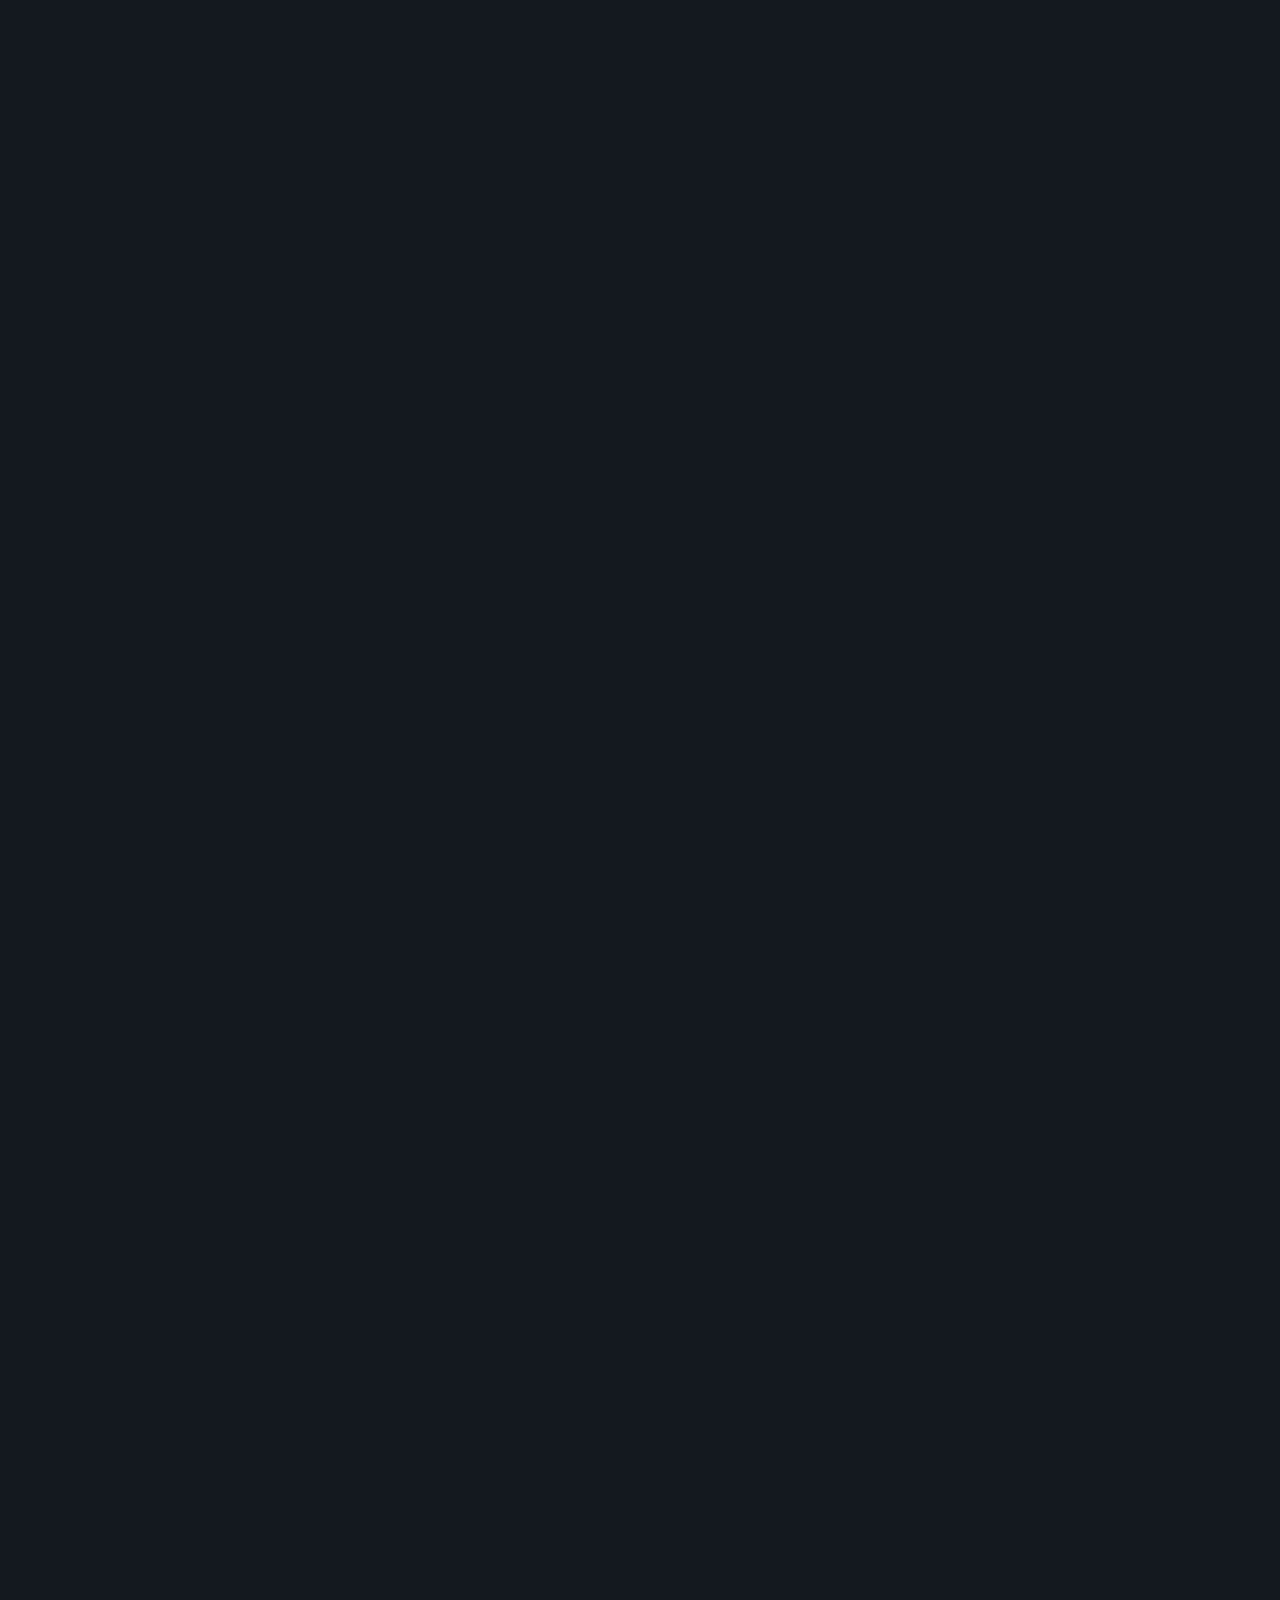
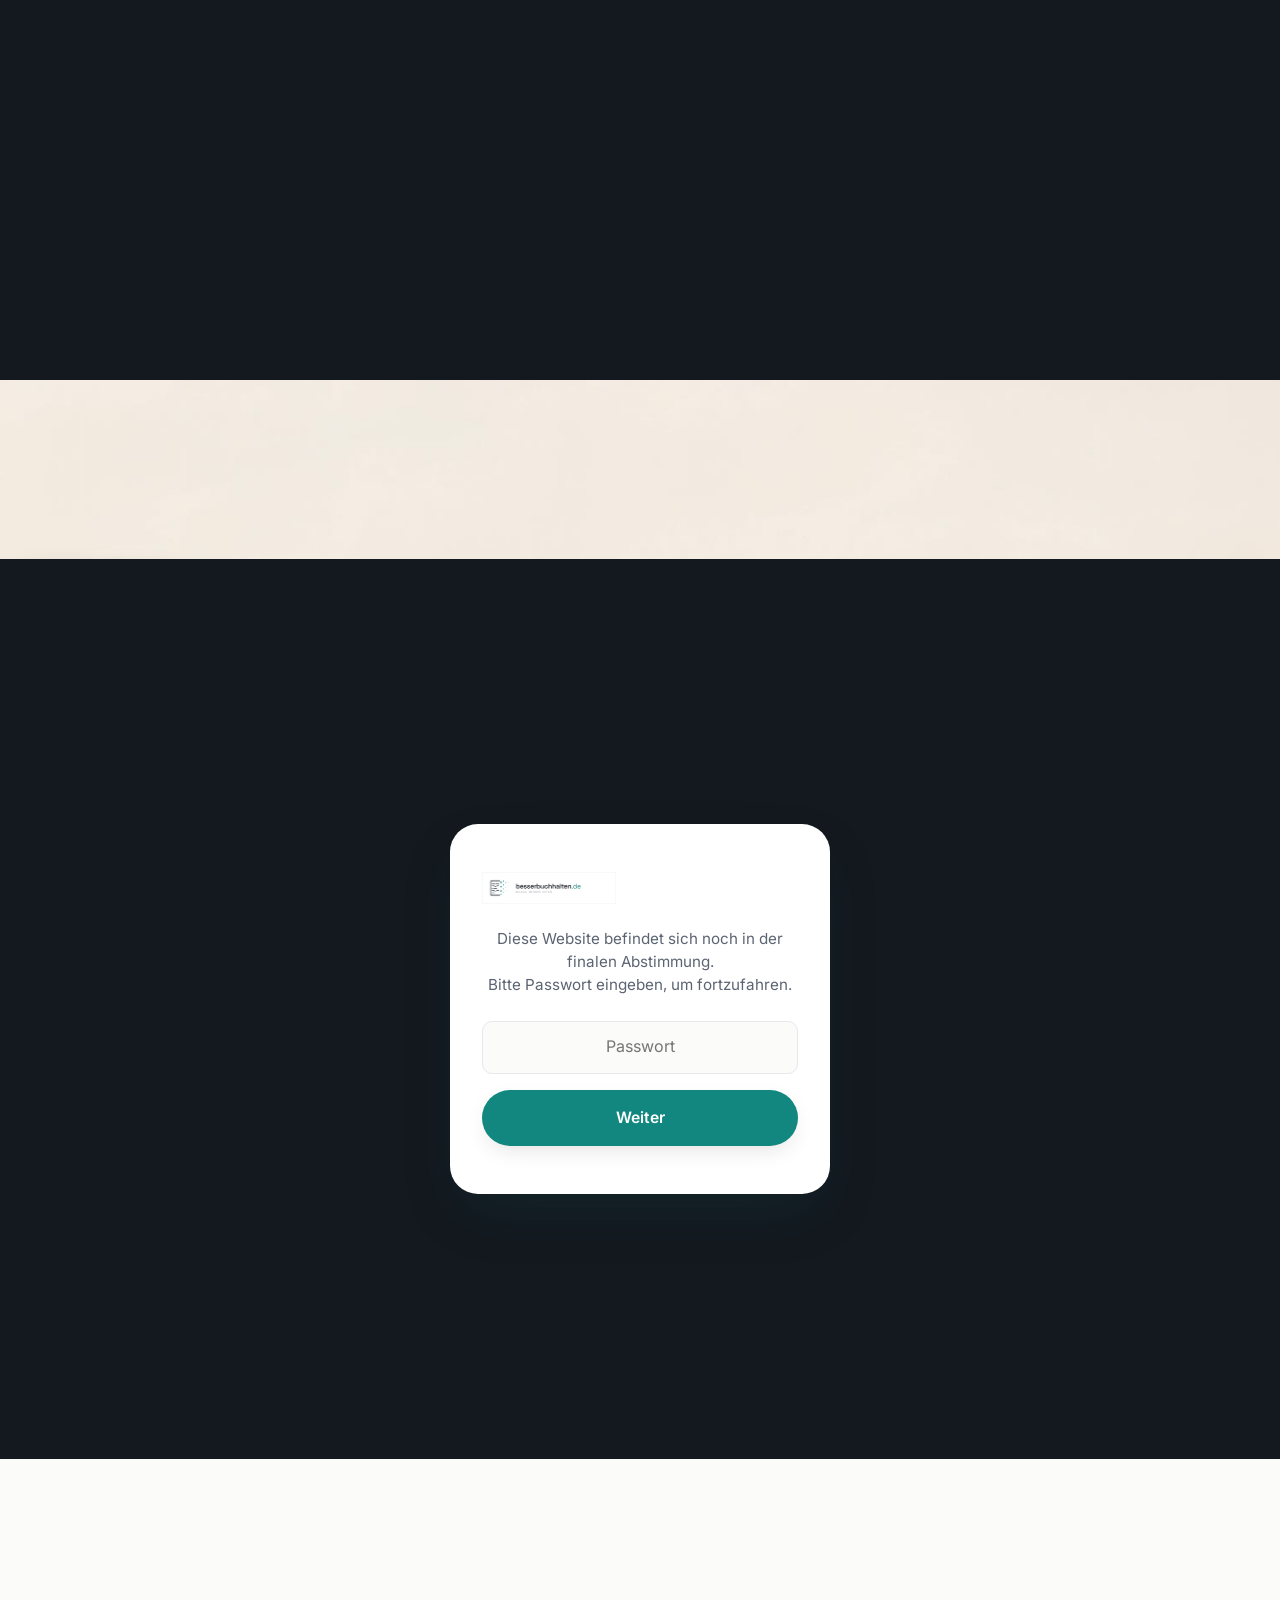
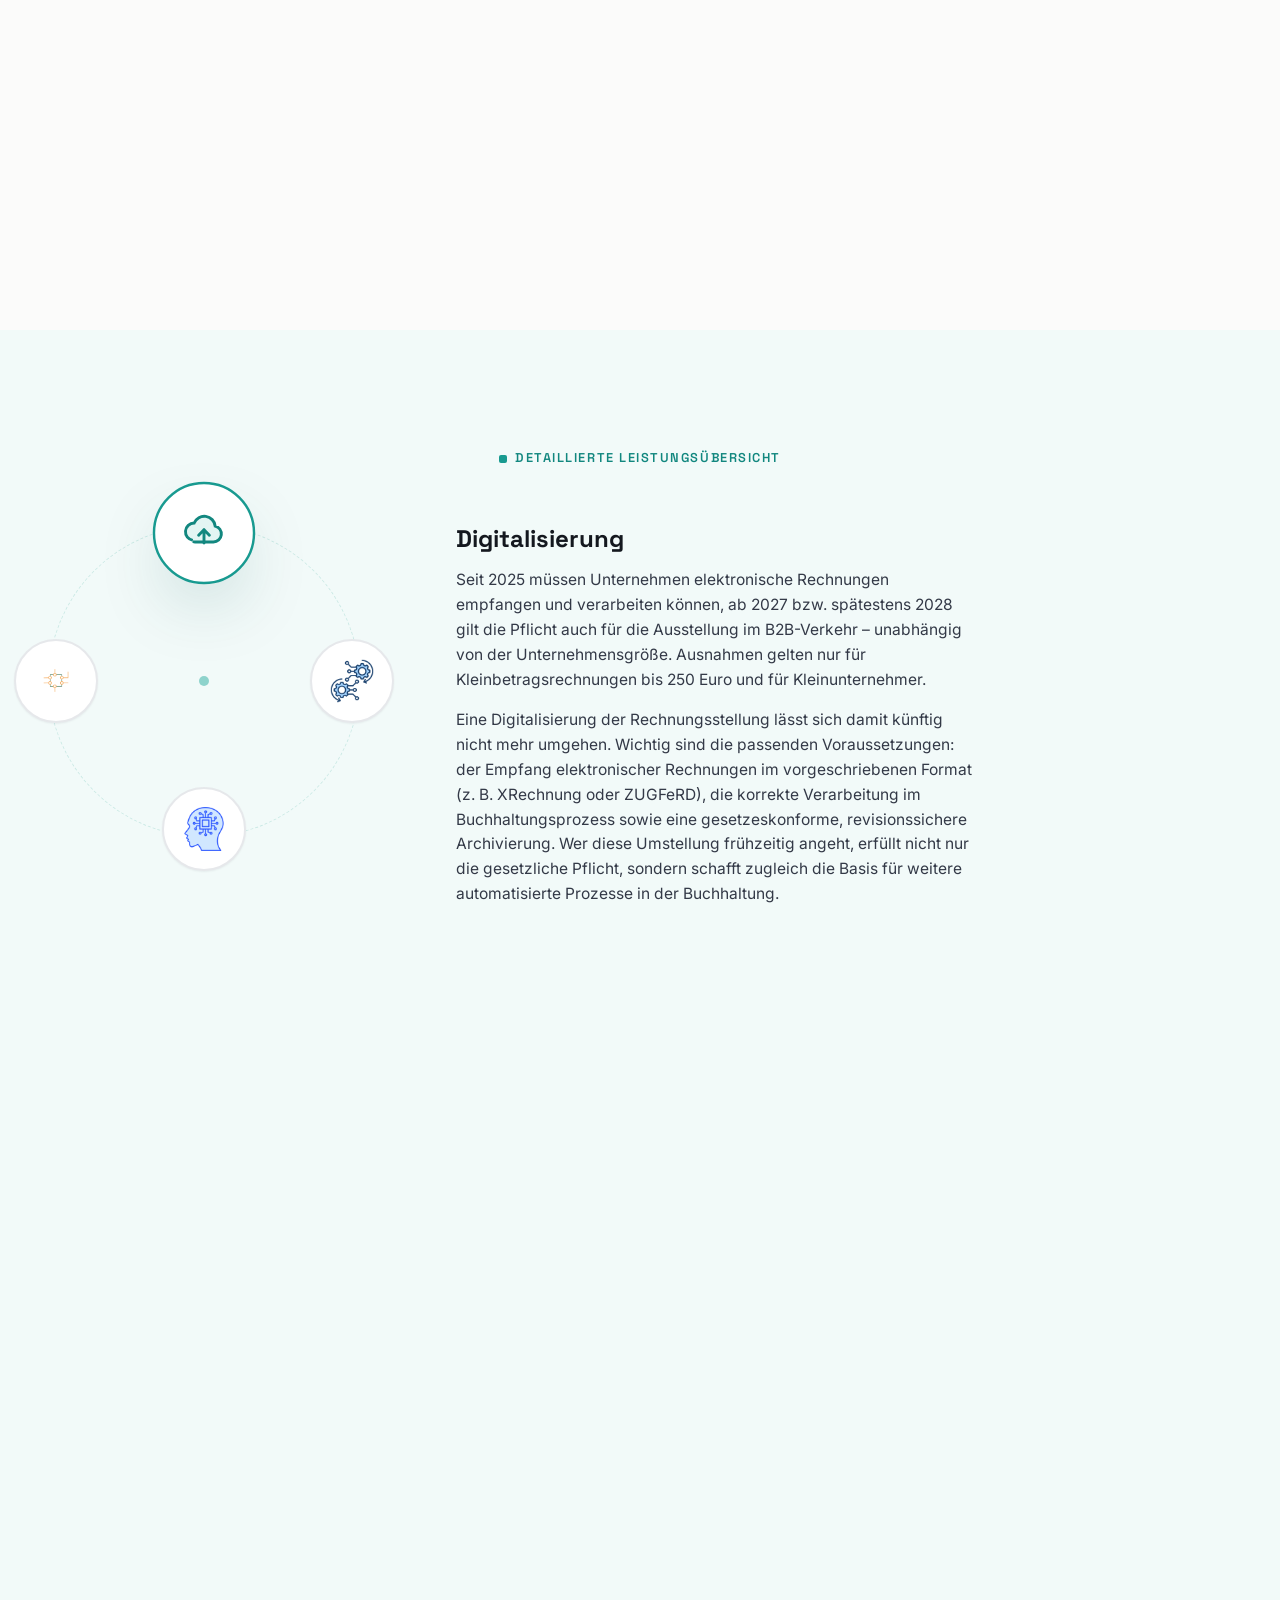
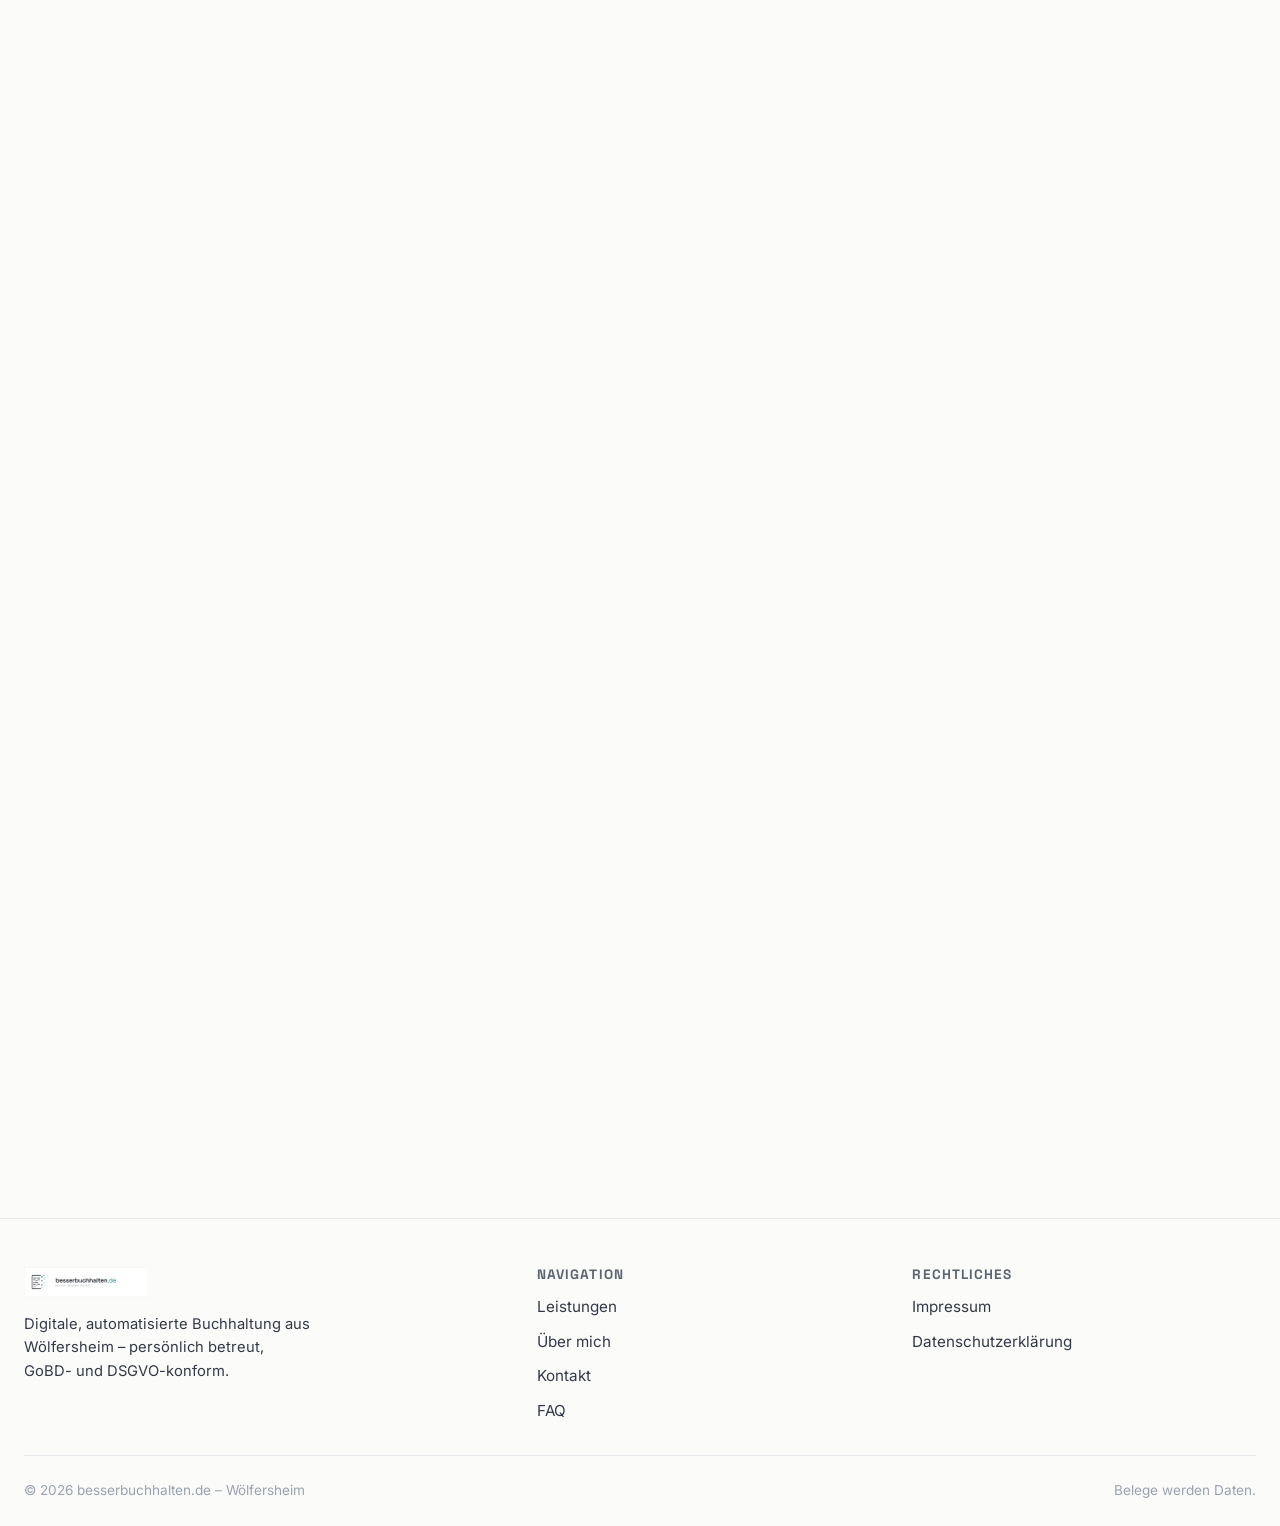
==== index.html @ 1b7bc753 "Replace FAQ with the finalized 7 questions from besserbuchhalten.de Swap the 5 placeholder questions" ====
<!DOCTYPE html>
<html lang="de">
<head>
<meta charset="UTF-8">
<meta name="viewport" content="width=device-width, initial-scale=1">
<title>besserbuchhalten.de – Digitale Buchhaltung aus Wölfersheim</title>
<meta name="description" content="besserbuchhalten.de digitalisiert und automatisiert Ihre Buchhaltung – mit praxisnaher Erfahrung aus der Steuerkanzlei und nahtlosen Schnittstellen zu Steuerberater, DATEV & Co. Aus Wölfersheim, für ganz Deutschland.">
<meta name="theme-color" content="#fbfbfa">
<link rel="icon" href="assets/img/logo-hoch.png">
<link rel="stylesheet" href="css/style.css">
<meta property="og:title" content="besserbuchhalten.de – Belege werden Daten">
<meta property="og:description" content="Digitale, automatisierte Buchhaltung aus Wölfersheim – persönlich betreut, GoBD- und DSGVO-konform.">
<meta property="og:type" content="website">
</head>
<body>
<div class="site-gate" id="siteGate">
  <div class="site-gate-card">
    <img src="assets/img/logo-quer.png" alt="besserbuchhalten.de" class="site-gate-logo">
    <p class="site-gate-text">Diese Website befindet sich noch in der finalen Abstimmung.<br>Bitte Passwort eingeben, um fortzufahren.</p>
    <form class="site-gate-form" id="siteGateForm" autocomplete="off">
      <input type="password" id="siteGatePassword" class="site-gate-input" placeholder="Passwort" autocomplete="off" required>
      <button type="submit" class="btn btn-accent btn-block">Weiter</button>
    </form>
    <p class="site-gate-error" id="siteGateError" hidden>Falsches Passwort. Bitte erneut versuchen.</p>
  </div>
</div>
<script>
(function () {
  var GATE_KEY = "bb_site_unlocked";
  var GATE_PASSWORD = "DieseWebsiteistnochnichtfinal!";
  var gate = document.getElementById("siteGate");

  if (localStorage.getItem(GATE_KEY) === "true") {
    gate.remove();
    return;
  }

  var form = document.getElementById("siteGateForm");
  var input = document.getElementById("siteGatePassword");
  var error = document.getElementById("siteGateError");

  form.addEventListener("submit", function (e) {
    e.preventDefault();
    if (input.value === GATE_PASSWORD) {
      localStorage.setItem(GATE_KEY, "true");
      gate.remove();
    } else {
      error.hidden = false;
      input.value = "";
      input.focus();
    }
  });
})();
</script>

<a class="skip-link" href="#main">Zum Inhalt springen</a>

<div class="site-chrome" id="siteChrome">
  <a class="brand" id="heroBrand" href="#top" aria-label="besserbuchhalten.de – Startseite">
    <img src="assets/img/logo-quer.png" alt="besserbuchhalten.de Logo" id="heroBrandImg">
  </a>

  <nav class="nav-pill header-chrome" aria-label="Hauptnavigation">
    <ul class="nav-links" id="navLinks">
      <li><a href="#leistungen">Leistungen</a></li>
      <li><a href="#ueber-mich">Über mich</a></li>
      <li><a href="#kontakt">Kontakt</a></li>
      <li><a href="#faq">FAQ</a></li>
    </ul>
    <span class="nav-indicator" id="navIndicator" aria-hidden="true"></span>
  </nav>

  <button class="nav-toggle-float header-chrome" id="navToggle" aria-label="Menü öffnen" aria-expanded="false" aria-controls="mobileNav">
    <svg viewBox="0 0 24 24" fill="none" stroke="currentColor" stroke-width="1.75" stroke-linecap="round"><line x1="4" y1="7" x2="20" y2="7"/><line x1="4" y1="12" x2="20" y2="12"/><line x1="4" y1="17" x2="20" y2="17"/></svg>
  </button>

  <a class="quick-contact header-chrome" href="#kontakt" aria-label="Jetzt besserbuchhalten – zum Kontaktformular">
    <span class="quick-contact-icon"><img src="assets/img/logo-beleg.png" alt=""></span>
    <span class="quick-contact-label">Jetzt besserbuchhalten</span>
  </a>
</div>

<div class="mobile-nav" id="mobileNav">
  <div class="mobile-nav-top">
    <a href="#top" aria-label="besserbuchhalten.de – Startseite">
      <img src="assets/img/logo-quer.png" alt="besserbuchhalten.de Logo" style="height:28px;">
    </a>
    <button class="nav-toggle" id="navClose" aria-label="Menü schließen">
      <svg viewBox="0 0 24 24" fill="none" stroke="currentColor" stroke-width="1.75" stroke-linecap="round"><line x1="6" y1="6" x2="18" y2="18"/><line x1="18" y1="6" x2="6" y2="18"/></svg>
    </button>
  </div>
  <ul>
    <li><a href="#leistungen">Leistungen</a></li>
    <li><a href="#ueber-mich">Über mich</a></li>
    <li><a href="#kontakt">Kontakt</a></li>
    <li><a href="#faq">FAQ</a></li>
  </ul>
  <a class="btn btn-accent btn-block" href="#kontakt">Erstgespräch vereinbaren</a>
</div>

<main id="main">

  <!-- HERO: scroll-scrubbed frame sequence (canvas), no text -->
  <section class="hero-scroll" id="top">
    <div class="hero-pin">
      <canvas class="hero-canvas" id="heroCanvas" aria-hidden="true"></canvas>
      <div class="hero-scrim" aria-hidden="true"></div>
      <div class="scroll-cue" aria-hidden="true">
        <svg viewBox="0 0 24 24" fill="none" stroke="currentColor" stroke-width="1.75" stroke-linecap="round" stroke-linejoin="round"><path d="M12 5v14M6 13l6 6 6-6"/></svg>
      </div>
    </div>
  </section>

  <!-- EINLEITUNG -->
  <section class="intro" id="einleitung">
    <div class="container intro-inner reveal">
      <p class="eyebrow" style="justify-content:center;">Digitale Buchhaltung aus Wölfersheim</p>
      <h1>Ihre Belege. <span class="accent">Automatisch zu Daten.</span></h1>
      <p class="hero-lead" style="margin-inline:auto;max-width:62ch;">Die Vorbereitung der Buchhaltung ist für viele Unternehmen aufwendiger, als sie sein müsste: Belege, Kontoauszüge und Daten aus verschiedenen Systemen müssen zusammengeführt, geprüft und so aufbereitet werden, dass auch die Zusammenarbeit mit dem Steuerberater reibungslos funktioniert. Genau hier setze ich an. Aus der praktischen Arbeit auf der anderen Seite dieses Prozesses kenne ich die Anforderungen an gut vorbereitete Buchhaltungsunterlagen – dieses Wissen bringe ich gezielt in die Abläufe Ihres Unternehmens ein. Gemeinsam identifizieren wir, wo Schnittstellen, Automatisierung, Digitalisierung und künstliche Intelligenz Ihre Buchhaltung entlasten können, und sorgen so für eine spürbare Prozessoptimierung in Ihrem Unternehmen.</p>
      <div class="hero-actions" style="justify-content:center;">
        <a href="#kontakt" class="btn btn-accent">Kostenloses Erstgespräch</a>
        <a href="#leistungen" class="btn btn-ghost">Leistungen entdecken</a>
      </div>
      <div class="hero-trust" style="justify-content:center;">
        <span class="hero-trust-item"><svg viewBox="0 0 24 24" fill="none" stroke="currentColor" stroke-width="1.75" stroke-linecap="round" stroke-linejoin="round"><path d="M12 3l7 3v5c0 4.5-3 7.5-7 9-4-1.5-7-4.5-7-9V6z"/><path d="M9 12l2 2 4-4"/></svg>DSGVO-konform</span>
        <span class="hero-trust-item"><svg viewBox="0 0 24 24" fill="none" stroke="currentColor" stroke-width="1.75" stroke-linecap="round" stroke-linejoin="round"><rect x="4" y="4" width="16" height="16" rx="3"/><path d="M8 12h8M8 16h5"/></svg>GoBD-konform archiviert</span>
        <span class="hero-trust-item"><svg viewBox="0 0 24 24" fill="none" stroke="currentColor" stroke-width="1.75" stroke-linecap="round" stroke-linejoin="round"><path d="M12 21s-7-4.35-9.5-9C1 8.5 2.5 5 6 5c2 0 3.5 1.2 4 2 0.5-0.8 2-2 4-2 3.5 0 5 3.5 3.5 7-2.5 4.65-9.5 9-9.5 9z"/></svg>Persönlich &amp; digital</span>
      </div>
      <figure class="intro-visual">
        <img src="assets/img/schreibtisch-chaos.png" alt="Gestapelte Belege, Verträge und Rechnungen auf einem Schreibtisch als Sinnbild für unstrukturierte Buchhaltungsunterlagen" loading="lazy">
        <figcaption>So sieht der Buchhaltungs-Alltag ohne digitale Prozesse oft aus.</figcaption>
      </figure>
    </div>
  </section>

  <!-- LEISTUNGEN -->
  <section id="leistungen">
    <div class="container">
      <div class="section-head reveal">
        <p class="eyebrow" style="justify-content:center;">Leistungen</p>
        <h2>Vier Bausteine für eine Buchhaltung, die einfach läuft</h2>
        <p>Von der digitalen Belegerfassung bis zur nahtlosen Anbindung an Ihr Steuerbüro – ich kombiniere Technologie mit persönlicher, praxisnaher Betreuung.</p>
      </div>
      <div class="services-grid reveal-stagger reveal">
        <article class="service-card" style="--i:0;">
          <div class="service-icon">
            <svg viewBox="0 0 24 24" fill="none"><path d="M7 15.3a3.9 3.9 0 0 1 .6-7.75A4.9 4.9 0 0 1 17 8.9a3.6 3.6 0 0 1-.8 7.1H8a3.1 3.1 0 0 1-1-.2" fill="var(--teal-100)" stroke="var(--teal-700)" stroke-width="1.3"/><path d="M12 10.5v6M9.6 13 12 10.5 14.4 13" stroke="var(--teal-700)" stroke-width="1.3" stroke-linecap="round" stroke-linejoin="round"/></svg>
          </div>
          <h3>Digitalisierung</h3>
          <p>Mit der gesetzlichen E-Rechnungspflicht wird die Digitalisierung von Rechnungen für Unternehmen zur Pflicht. Wer frühzeitig die technischen Voraussetzungen schafft, kann elektronische Rechnungen sicher empfangen, verarbeiten und archivieren.</p>
        </article>
        <article class="service-card" style="--i:1;">
          <div class="service-icon">
            <img src="assets/img/icons/automatisierung.png" alt="">
          </div>
          <h3>Automatisierung</h3>
          <p>Viele wiederkehrende Handgriffe in der Buchhaltung lassen sich automatisieren. Mit den passenden, bereits am Markt verfügbaren Tools richte ich für Sie ein, dass Belege automatisch bereitgestellt und Rechnungen direkt aus Online-Portalen abgerufen werden – der manuelle Aufwand entfällt.</p>
        </article>
        <article class="service-card" style="--i:2;">
          <div class="service-icon">
            <img src="assets/img/icons/ki.png" alt="">
          </div>
          <h3>Künstliche Intelligenz</h3>
          <p>Mit bestehenden KI-Tools lässt sich in vielen Unternehmensbereichen gewinnbringend arbeiten – von der Kommunikation bis zur Erstellung von Inhalten. Ich zeige Ihnen, welche Anwendungen zu Ihrem Unternehmen passen. Im eigentlichen Buchhaltungsprozess bleibt der Einsatz von KI in der Regel dem Steuerberater vorbehalten.</p>
        </article>
        <article class="service-card" style="--i:3;">
          <div class="service-icon">
            <img src="assets/img/icons/schnittstellen.png" alt="">
          </div>
          <h3>Schnittstellen</h3>
          <p>Viele Kassensysteme, Rechnungsprogramme und Bankkonten bringen bereits eigene Schnittstellen mit. Richtig eingerichtet und verbunden, fließen Ihre Daten automatisch dorthin, wo sie gebraucht werden – ganz ohne doppelte manuelle Erfassung.</p>
        </article>
      </div>
    </div>
  </section>

  <!-- LEISTUNGEN IM DETAIL: scroll-driven rotating icon wheel -->
  <section class="wheel-scroll" id="leistungen-detail">
    <div class="wheel-pin">
      <div class="container wheel-inner">
        <p class="eyebrow wheel-eyebrow">Detaillierte Leistungsübersicht</p>
        <div class="wheel-layout">
          <div class="wheel-circle" aria-hidden="true">
            <div class="wheel-ring" id="wheelRing">
              <div class="wheel-icon is-active" style="--angle:0deg;">
                <div class="wheel-icon-counter">
                  <svg viewBox="0 0 24 24" fill="none"><path d="M7 15.3a3.9 3.9 0 0 1 .6-7.75A4.9 4.9 0 0 1 17 8.9a3.6 3.6 0 0 1-.8 7.1H8a3.1 3.1 0 0 1-1-.2" fill="var(--teal-100)" stroke="var(--teal-700)" stroke-width="1.3"/><path d="M12 10.5v6M9.6 13 12 10.5 14.4 13" stroke="var(--teal-700)" stroke-width="1.3" stroke-linecap="round" stroke-linejoin="round"/></svg>
                </div>
              </div>
              <div class="wheel-icon" style="--angle:90deg;">
                <div class="wheel-icon-counter"><img src="assets/img/icons/automatisierung.png" alt=""></div>
              </div>
              <div class="wheel-icon" style="--angle:180deg;">
                <div class="wheel-icon-counter"><img src="assets/img/icons/ki.png" alt=""></div>
              </div>
              <div class="wheel-icon" style="--angle:270deg;">
                <div class="wheel-icon-counter"><img src="assets/img/icons/schnittstellen.png" alt=""></div>
              </div>
            </div>
          </div>
          <div class="wheel-text">
            <h3 class="wheel-title" id="wheelTitle">Digitalisierung</h3>
            <div class="wheel-text-panel is-active" data-title="Digitalisierung">
              <p>Seit 2025 müssen Unternehmen elektronische Rechnungen empfangen und verarbeiten können, ab 2027 bzw. spätestens 2028 gilt die Pflicht auch für die Ausstellung im B2B-Verkehr – unabhängig von der Unternehmensgröße. Ausnahmen gelten nur für Kleinbetragsrechnungen bis 250 Euro und für Kleinunternehmer.</p>
              <p>Eine Digitalisierung der Rechnungsstellung lässt sich damit künftig nicht mehr umgehen. Wichtig sind die passenden Voraussetzungen: der Empfang elektronischer Rechnungen im vorgeschriebenen Format (z. B. XRechnung oder ZUGFeRD), die korrekte Verarbeitung im Buchhaltungsprozess sowie eine gesetzeskonforme, revisionssichere Archivierung. Wer diese Umstellung frühzeitig angeht, erfüllt nicht nur die gesetzliche Pflicht, sondern schafft zugleich die Basis für weitere automatisierte Prozesse in der Buchhaltung.</p>
            </div>
            <div class="wheel-text-panel" data-title="Automatisierung">
              <p>Der Austausch von Daten zwischen Unternehmen und Buchhaltung setzt häufig voraus, dass jemand aktiv wird: Belege sammeln, hochladen, Rechnungen aus Online-Portalen herunterladen und an die richtige Stelle weiterleiten. Jeder dieser Schritte kostet Zeit – und bleibt oft an derselben Person hängen. Automatisierung reduziert genau diese manuellen Eingriffe auf ein Minimum.</p>
              <p>Ein Beispiel sind digitale Belege: Statt sie einzeln zu sammeln, zu sortieren und zu übermitteln, sorgen bereits am Markt verfügbare, entsprechend eingerichtete Lösungen dafür, dass Belege direkt bei ihrer Entstehung bereitgestellt bzw. hochgeladen werden. Auch Rechnungen, die Lieferanten, Versorger oder andere Dienstleister in eigenen Online-Portalen hinterlegen, müssen nicht mehr manuell abgerufen werden – richtig eingerichtete automatisierte Abrufe holen diese Rechnungen selbstständig ab und stellen sie für die weitere Bearbeitung bereit.</p>
              <p>Das Ergebnis: weniger manuelle Eingriffe durch Personal oder Unternehmer, weniger Zeitaufwand für wiederkehrende Routineaufgaben und dadurch mehr Raum für die eigentlichen unternehmerischen Tätigkeiten.</p>
            </div>
            <div class="wheel-text-panel" data-title="Künstliche Intelligenz">
              <p>Im Buchhaltungsprozess selbst ist der Einsatz von Künstlicher Intelligenz in der Regel dem Steuerberater vorbehalten. Abseits davon bietet KI aber zahlreiche Möglichkeiten, andere Unternehmensprozesse spürbar zu erleichtern und Zeit einzusparen.</p>
              <p>Mithilfe bestehender KI-Tools zählen dazu etwa der automatisierte Versand von Werbe-E-Mails, die Zusammenfassung eingehender E-Mails, die Unterstützung bei Recherchen sowie die Erstellung von Textvorlagen und Dokumenten. Auch Übersetzungen lassen sich mit KI-Unterstützung schneller erledigen, und selbst die Erstellung einer eigenen Website ist mit den passenden Werkzeugen deutlich einfacher geworden.</p>
              <p>Der gemeinsame Nenner all dieser Anwendungen: wiederkehrende, zeitaufwendige Aufgaben werden spürbar reduziert, sodass mehr Zeit für die eigentlichen unternehmerischen Kernaufgaben bleibt.</p>
            </div>
            <div class="wheel-text-panel" data-title="Schnittstellen">
              <p>Viele Kassensysteme, Rechnungsstellungsprogramme und Bankkonten bringen heute bereits eigene Schnittstellen mit – oft, ohne dass sie im Unternehmensalltag genutzt werden. Richtig eingerichtet, sorgen diese Schnittstellen dafür, dass Daten automatisch zwischen den beteiligten Systemen fließen, statt Geschäftsvorfälle händisch zu erfassen.</p>
              <p>Besonders deutlich wird das bei Ausgangsrechnungen: Kassensysteme und Rechnungsstellungssoftware verfügen häufig über Schnittstellen, die einen direkten Datenaustausch zwischen Unternehmen und Steuerberater ermöglichen. Statt Belege zu sammeln, auszudrucken oder einzeln hochzuladen, werden die relevanten Daten automatisch übermittelt und stehen für die Buchhaltung sofort zur Verfügung.</p>
              <p>Auch im Zahlungsverkehr lässt sich viel Aufwand einsparen: Über Bankschnittstellen können Kontoumsätze automatisch abgerufen und mit offenen Rechnungen abgeglichen werden. Der manuelle Abgleich von Zahlungseingängen und -ausgängen entfällt weitgehend, Zahlungsdifferenzen fallen schneller auf. Das Ergebnis: weniger manuelle Erfassung, weniger Übertragungsfehler und eine spürbar schnellere Zusammenarbeit mit dem Steuerberater.</p>
            </div>
          </div>
        </div>
      </div>
    </div>
  </section>

  <!-- UEBER MICH -->
  <section id="ueber-mich" style="background:var(--teal-50);">
    <div class="container about-grid">
      <div class="about-media reveal">
        <img src="assets/img/portrait-robin.jpg" alt="Robin Exeler, Gründer von besserbuchhalten.de" loading="lazy" width="725" height="900">
        <div class="about-badge">
          <svg viewBox="0 0 24 24" fill="none" stroke="currentColor" stroke-width="1.75" stroke-linecap="round" stroke-linejoin="round"><path d="M12 21c4-3.5 7-7.2 7-11a7 7 0 1 0-14 0c0 3.8 3 7.5 7 11z"/><circle cx="12" cy="10" r="2.5"/></svg>
          Aus Wölfersheim, Hessen
        </div>
      </div>
      <div class="about-bio reveal">
        <p class="eyebrow">Über mich</p>
        <h2>Direkt aus der Steuerkanzlei – für Ihre Buchhaltung</h2>
        <p>Hauptberuflich arbeite ich als Steuerassistent in einer Steuerkanzlei. Dort betreue ich eigenverantwortlich ein breites, branchenübergreifendes Mandantenportfolio – von der laufenden Buchführung über die Lohnbuchhaltung bis zur fachlichen Erstellung von Jahresabschlüssen, sicher im Umgang mit DATEV und den zugehörigen Cloud-Lösungen. Daneben bin ich am Standort interner Ansprechpartner für alle Fragen rund um EDV-Systeme und Digitalisierung und berate zunehmend auch zu betriebswirtschaftlichen Sonderfragen.</p>
        <p>Aus unzähligen Gesprächen mit Mandanten und aus dem eigenen Arbeitsalltag kenne ich beide Seiten der Zusammenarbeit zwischen Unternehmen und Steuerberater – und ich sehe dort regelmäßig ungenutztes Potenzial. Vielen Unternehmen fehlen schlicht die Zeit und die fachliche Expertise, um sich mit der Optimierung ihrer Buchhaltungsprozesse auseinanderzusetzen, sodass Verbesserungen liegen bleiben, die eigentlich naheliegend wären. Genau hier setze ich mit besserbuchhalten.de an: Ich möchte die Zusammenarbeit zwischen Unternehmen und Steuerberater nachhaltig erleichtern – mit weniger Aufwand für beide Seiten und, wo möglich, auch mit spürbar geringeren Kosten.</p>
        <p>Diese Praxisnähe verbinde ich mit einem akademischen Hintergrund in Betriebswirtschaftslehre: Mein duales Bachelorstudium mit Schwerpunkt Steuerberatung und mein aktuelles, berufsbegleitendes Masterstudium in Finance and Accounting beschäftigen sich immer wieder mit Fragen der Wirtschaftlichkeit und Prozessoptimierung. Mit diesem Wissen unterstütze ich Sie dabei, Ihre Buchhaltung gezielt und praxisnah zu optimieren – zugeschnitten auf Ihr Unternehmen und mit einem klaren Blick dafür, was sich wirtschaftlich wirklich lohnt.</p>
      </div>
      <div class="about-career reveal">
        <h3 class="timeline-heading">Werdegang</h3>
        <ol class="timeline">
          <li class="timeline-item">
            <span class="timeline-date">seit 03/2026</span>
            <p class="timeline-text">Berufsbegleitendes Masterstudium Finance and Accounting, FOM Hochschule</p>
          </li>
          <li class="timeline-item">
            <span class="timeline-date">04/2025 – heute</span>
            <p class="timeline-text">Steuerassistent in einer Steuerkanzlei (Buchführung, Lohnbuchhaltung, Jahresabschlüsse, interner Ansprechpartner für EDV &amp; Digitalisierung)</p>
          </li>
          <li class="timeline-item">
            <span class="timeline-date">10/2021 – 03/2025</span>
            <p class="timeline-text">Duales Bachelorstudium Betriebswirtschaftslehre, Schwerpunkt Steuerberatung, in Kooperation mit einer Steuerkanzlei</p>
          </li>
          <li class="timeline-item">
            <span class="timeline-date">2021</span>
            <p class="timeline-text">Allgemeine Hochschulreife (Abitur)</p>
          </li>
        </ol>

        <div class="linkedin-card">
          <img src="assets/img/linkedin-qr.png" alt="QR-Code zum LinkedIn-Profil von Robin Exeler" width="140" height="140" loading="lazy">
          <div>
            <strong>Vernetzen Sie sich mit mir</strong>
            <span>QR-Code scannen und auf LinkedIn folgen</span>
          </div>
        </div>
      </div>
    </div>
  </section>

  <!-- CTA BAND -->
  <section>
    <div class="container">
      <div class="cta-band reveal">
        <div>
          <h2>Bereit für Buchhaltung ohne Zettelwirtschaft?</h2>
          <p>Vereinbaren Sie ein unverbindliches, kostenloses Erstgespräch.</p>
        </div>
        <a href="#kontakt" class="btn btn-accent">Jetzt Kontakt aufnehmen</a>
      </div>
    </div>
  </section>

  <!-- KONTAKT -->
  <section id="kontakt">
    <div class="container">
      <div class="section-head reveal">
        <p class="eyebrow" style="justify-content:center;">Kontakt</p>
        <h2>Lassen Sie uns sprechen</h2>
        <p>Schreiben Sie mir – ich melde mich in der Regel innerhalb eines Werktages zurück.</p>
      </div>
      <div class="contact-grid reveal">
        <div class="contact-info-card">
          <h3>besserbuchhalten.de</h3>
          <p>Digitale Buchhaltung aus Wölfersheim, Hessen.</p>
          <div class="contact-detail">
            <svg viewBox="0 0 24 24" fill="none" stroke="currentColor" stroke-width="1.75" stroke-linecap="round" stroke-linejoin="round"><path d="M4 5h4l2 5-2.5 1.5a11 11 0 0 0 5 5L14 14l5 2v4a2 2 0 0 1-2 2C9.5 22 2 14.5 2 7a2 2 0 0 1 2-2z"/></svg>
            <div><strong>Telefon</strong><a href="tel:+4915122918889">0151 22918889</a></div>
          </div>
          <div class="contact-detail">
            <svg viewBox="0 0 24 24" fill="none" stroke="currentColor" stroke-width="1.75" stroke-linecap="round" stroke-linejoin="round"><rect x="3" y="5" width="18" height="14" rx="2"/><path d="m4 6 8 7 8-7"/></svg>
            <div><strong>E-Mail</strong><a href="mailto:mail@besserbuchhalten.de">mail@besserbuchhalten.de</a></div>
          </div>
        </div>

        <form class="contact-form" id="contactForm" name="kontakt" method="POST" data-netlify="true" netlify-honeypot="bot-field" novalidate>
          <input type="hidden" name="form-name" value="kontakt">
          <p class="hp-field" aria-hidden="true"><label>Bitte freilassen: <input name="bot-field" tabindex="-1" autocomplete="off"></label></p>
          <div class="form-success" id="formSuccess">
            <svg viewBox="0 0 24 24" fill="none" stroke="currentColor" stroke-width="1.75" stroke-linecap="round" stroke-linejoin="round"><path d="M20 6 9 17l-5-5"/></svg>
            Danke! Ihre Nachricht wurde erfolgreich versendet. Ich melde mich in der Regel innerhalb eines Werktages zurück.
          </div>
          <div class="form-row">
            <div class="field">
              <label for="name">Name</label>
              <input type="text" id="name" name="name" autocomplete="name" required>
              <span class="field-error">Bitte geben Sie Ihren Namen ein.</span>
            </div>
            <div class="field">
              <label for="email">E-Mail</label>
              <input type="email" id="email" name="email" autocomplete="email" required>
              <span class="field-error">Bitte geben Sie eine gültige E-Mail-Adresse ein.</span>
            </div>
          </div>
          <div class="form-row">
            <div class="field">
              <label for="company">Unternehmen (optional)</label>
              <input type="text" id="company" name="company" autocomplete="organization">
            </div>
            <div class="field">
              <label for="branche">Branche (optional)</label>
              <input type="text" id="branche" name="branche" autocomplete="off">
            </div>
          </div>
          <div class="field">
            <label for="steuerberater">Aktuelle Steuerkanzlei (optional)</label>
            <input type="text" id="steuerberater" name="steuerberater" autocomplete="off" placeholder="Name der Kanzlei, falls vorhanden">
          </div>
          <div class="field">
            <span class="field-label-static">Woran haben Sie Interesse? (optional)</span>
            <details class="multiselect" id="interessenDropdown">
              <summary class="multiselect-summary">
                <span id="interessenSummaryText">Bitte auswählen</span>
                <svg viewBox="0 0 24 24" fill="none" stroke="currentColor" stroke-width="1.75" stroke-linecap="round" stroke-linejoin="round" class="multiselect-chevron"><path d="M6 9l6 6 6-6"/></svg>
              </summary>
              <div class="multiselect-panel">
                <label class="multiselect-option"><input type="checkbox" name="interessen" value="Automatisierung"><span>Automatisierung</span></label>
                <label class="multiselect-option"><input type="checkbox" name="interessen" value="Digitalisierung"><span>Digitalisierung</span></label>
                <label class="multiselect-option"><input type="checkbox" name="interessen" value="Künstliche Intelligenz"><span>Künstliche Intelligenz</span></label>
                <label class="multiselect-option"><input type="checkbox" name="interessen" value="Schnittstellen"><span>Schnittstellen</span></label>
              </div>
            </details>
          </div>
          <div class="field">
            <span class="field-label-static">Aktueller Grad der Digitalisierung (optional)</span>
            <details class="multiselect" id="digitalisierungsgradDropdown">
              <summary class="multiselect-summary">
                <span id="digitalisierungsgradSummaryText">Bitte auswählen</span>
                <svg viewBox="0 0 24 24" fill="none" stroke="currentColor" stroke-width="1.75" stroke-linecap="round" stroke-linejoin="round" class="multiselect-chevron"><path d="M6 9l6 6 6-6"/></svg>
              </summary>
              <div class="multiselect-panel">
                <label class="multiselect-option"><input type="radio" name="digitalisierungsgrad" value="Papierbasiert – kaum digitale Prozesse"><span>Papierbasiert – kaum digitale Prozesse</span></label>
                <label class="multiselect-option"><input type="radio" name="digitalisierungsgrad" value="Einzelne digitale Tools im Einsatz"><span>Einzelne digitale Tools im Einsatz</span></label>
                <label class="multiselect-option"><input type="radio" name="digitalisierungsgrad" value="Größtenteils digital, aber wenig automatisiert"><span>Größtenteils digital, aber wenig automatisiert</span></label>
                <label class="multiselect-option"><input type="radio" name="digitalisierungsgrad" value="Digital und weitgehend automatisiert"><span>Digital und weitgehend automatisiert</span></label>
                <label class="multiselect-option"><input type="radio" name="digitalisierungsgrad" value="Unsicher / möchte ich im Gespräch klären"><span>Unsicher / möchte ich im Gespräch klären</span></label>
              </div>
            </details>
          </div>
          <div class="field">
            <label for="message">Nachricht</label>
            <textarea id="message" name="message" required></textarea>
            <span class="field-error">Bitte geben Sie eine Nachricht ein.</span>
          </div>
          <label class="consent">
            <input type="checkbox" id="consent" name="consent" required>
            <span>Ich habe die <a href="datenschutz.html">Datenschutzerklärung</a> gelesen und bin mit der Verarbeitung meiner Angaben zur Kontaktaufnahme einverstanden.</span>
          </label>
          <button type="submit" class="btn btn-accent btn-block">Nachricht senden</button>
        </form>
      </div>
    </div>
  </section>

  <!-- FAQ -->
  <section id="faq">
    <div class="container">
      <div class="section-head reveal">
        <p class="eyebrow" style="justify-content:center;">FAQ</p>
        <h2>Häufig gestellte Fragen</h2>
        <p>Die wichtigsten Antworten rund um Leistungsumfang, Zusammenarbeit mit Ihrem Steuerberater und Ablauf.</p>
      </div>
      <div class="faq-list reveal">
        <div class="faq-item">
          <button class="faq-question" aria-expanded="false">Für wen ist Ihr Angebot geeignet?<span class="plus"></span></button>
          <div class="faq-answer"><div class="faq-answer-inner"><p>Ich richte mich an kleine und mittlere Unternehmen (KMU) und deren Entscheider, die ihre Buchhaltungsprozesse mit Hilfe von IT, Digitalisierung und künstlicher Intelligenz optimieren möchten. Besonders profitieren Unternehmen mit eigenen, etwas aufwendigeren Buchhaltungsabläufen.</p></div></div>
        </div>
        <div class="faq-item">
          <button class="faq-question" aria-expanded="false">Brauche ich IT- oder Buchhaltungs-Kenntnisse, um mit Ihnen zusammenzuarbeiten?<span class="plus"></span></button>
          <div class="faq-answer"><div class="faq-answer-inner"><p>Nein, das ist nicht erforderlich. Ich erkläre Ihnen die relevanten Zusammenhänge verständlich und begleite die Umsetzung – Vorkenntnisse in IT oder Buchhaltung sind keine Voraussetzung.</p></div></div>
        </div>
        <div class="faq-item">
          <button class="faq-question" aria-expanded="false">Ersetzt Ihr Angebot meinen Steuerberater?<span class="plus"></span></button>
          <div class="faq-answer"><div class="faq-answer-inner"><p>Nein. Ich biete ganz bewusst keine buchhalterischen Leistungen oder Steuerberatung an – das bleibt Aufgabe Ihres Steuerberaters. Meine Leistung beschränkt sich ausschließlich auf die Optimierung der Prozesse rund um Ihr Rechnungswesen: Schnittstellen, Automatisierung, Digitalisierung und den sinnvollen Einsatz von KI. Dadurch wird die Zusammenarbeit mit Ihrem Steuerberater einfacher und reibungsloser.</p></div></div>
        </div>
        <div class="faq-item">
          <button class="faq-question" aria-expanded="false">Brauche ich schon einen Steuerberater, um Ihr Angebot zu nutzen?<span class="plus"></span></button>
          <div class="faq-answer"><div class="faq-answer-inner"><p>Nein. Ob Sie bereits einen Steuerberater beauftragt haben oder nicht, spielt für meine Leistung keine Rolle – ich optimiere die Prozesse in Ihrem Unternehmen unabhängig davon.</p></div></div>
        </div>
        <div class="faq-item">
          <button class="faq-question" aria-expanded="false">Wie läuft eine Zusammenarbeit mit Ihnen ab?<span class="plus"></span></button>
          <div class="faq-answer"><div class="faq-answer-inner"><p>Der Ablauf richtet sich individuell nach Ihrem Unternehmen – es gibt kein starres Schema. In einem ersten Gespräch verschaffe ich mir einen Überblick über Ihre aktuellen Prozesse, daraus ergibt sich gemeinsam mit Ihnen das weitere Vorgehen.</p></div></div>
        </div>
        <div class="faq-item">
          <button class="faq-question" aria-expanded="false">Wie lange dauert eine Zusammenarbeit?<span class="plus"></span></button>
          <div class="faq-answer"><div class="faq-answer-inner"><p>Das ist von Projekt zu Projekt unterschiedlich und hängt vom Umfang der gewünschten Optimierung ab – von einer punktuellen Beratung bis zu einer längeren Begleitung ist alles möglich.</p></div></div>
        </div>
        <div class="faq-item">
          <button class="faq-question" aria-expanded="false">Findet die Zusammenarbeit remote oder vor Ort statt?<span class="plus"></span></button>
          <div class="faq-answer"><div class="faq-answer-inner"><p>Beides ist möglich – ganz nach Ihrem Bedarf entscheiden wir gemeinsam, ob wir remote per Videocall oder vor Ort bei Ihnen zusammenarbeiten.</p></div></div>
        </div>
      </div>
    </div>
  </section>

</main>

<footer class="site-footer">
  <div class="container">
    <div class="footer-top">
      <div class="footer-brand">
        <img src="assets/img/logo-quer.png" alt="besserbuchhalten.de Logo">
        <p>Digitale, automatisierte Buchhaltung aus Wölfersheim – persönlich betreut, GoBD- und DSGVO-konform.</p>
      </div>
      <div class="footer-col">
        <h4>Navigation</h4>
        <ul>
          <li><a href="#leistungen">Leistungen</a></li>
          <li><a href="#ueber-mich">Über mich</a></li>
          <li><a href="#kontakt">Kontakt</a></li>
          <li><a href="#faq">FAQ</a></li>
        </ul>
      </div>
      <div class="footer-col">
        <h4>Rechtliches</h4>
        <ul>
          <li><a href="impressum.html">Impressum</a></li>
          <li><a href="datenschutz.html">Datenschutzerklärung</a></li>
        </ul>
      </div>
    </div>
    <div class="footer-bottom">
      <span>© 2026 besserbuchhalten.de – Wölfersheim</span>
      <span>Belege werden Daten.</span>
    </div>
  </div>
</footer>

<button class="back-to-top" id="backToTop" aria-label="Nach oben scrollen">
  <svg viewBox="0 0 24 24" fill="none" stroke="currentColor" stroke-width="2" stroke-linecap="round" stroke-linejoin="round"><path d="M12 19V5M5 12l7-7 7 7"/></svg>
</button>

<script src="js/main.js"></script>
</body>
</html>
---- css/style.css ----
@import url("fonts.css");

/* ============ Design Tokens ============ */
:root {
  --ink-900: #14181f;
  --ink-700: #333947;
  --ink-500: #5b6472;
  --ink-300: #9aa2ad;
  --ink-150: #d8dce1;
  --ink-100: #e9ebee;

  --teal-900: #0b4f4a;
  --teal-700: #12877f;
  --teal-600: #189a90;
  --teal-500: #2ca39a;
  --teal-300: #8ed3cc;
  --teal-150: #cdeae6;
  --teal-100: #e3f5f3;
  --teal-50: #f2faf9;

  --bg: #fbfbfa;
  --surface: #ffffff;
  --border: #e6e8eb;

  --font-head: "Space Grotesk", "Inter", system-ui, sans-serif;
  --font-body: "Inter", system-ui, sans-serif;

  --space-1: 0.5rem;
  --space-2: 0.75rem;
  --space-3: 1rem;
  --space-4: 1.5rem;
  --space-5: 2rem;
  --space-6: 3rem;
  --space-7: 4.5rem;
  --space-8: 7rem;

  --radius-sm: 10px;
  --radius-md: 16px;
  --radius-lg: 28px;

  --header-h: 80px;

  --shadow-sm: 0 1px 2px rgba(20, 24, 31, 0.06);
  --shadow-md: 0 8px 24px -8px rgba(20, 24, 31, 0.16);
  --shadow-lg: 0 24px 60px -16px rgba(11, 79, 74, 0.28);

  --ease-out: cubic-bezier(0.16, 1, 0.3, 1);
  --dur-fast: 180ms;
  --dur-med: 420ms;
  --dur-slow: 900ms;

  color-scheme: light;
}

@media (prefers-reduced-motion: reduce) {
  :root { --dur-fast: 0ms; --dur-med: 0ms; --dur-slow: 0ms; }
}

/* ============ Reset ============ */
*, *::before, *::after { box-sizing: border-box; }
html { scroll-behavior: smooth; -webkit-text-size-adjust: 100%; }
@media (prefers-reduced-motion: reduce) {
  html { scroll-behavior: auto; }
  *, *::before, *::after {
    animation-duration: 0.001ms !important;
    animation-iteration-count: 1 !important;
    transition-duration: 0.001ms !important;
    scroll-behavior: auto !important;
  }
}
body {
  margin: 0;
  min-height: 100dvh;
  background: var(--bg);
  color: var(--ink-900);
  font-family: var(--font-body);
  font-size: 1rem;
  line-height: 1.6;
  -webkit-font-smoothing: antialiased;
}
img { max-width: 100%; display: block; }
h1, h2, h3, h4 { font-family: var(--font-head); line-height: 1.15; margin: 0 0 var(--space-2); color: var(--ink-900); }
p { margin: 0 0 var(--space-3); color: var(--ink-700); }
a { color: inherit; text-decoration: none; }
ul { margin: 0; padding: 0; list-style: none; }
button { font: inherit; cursor: pointer; }
input, textarea { font: inherit; }

:focus-visible {
  outline: 3px solid var(--teal-600);
  outline-offset: 2px;
  border-radius: 4px;
}

.skip-link {
  position: absolute;
  left: -9999px;
  top: 0;
  background: var(--ink-900);
  color: #fff;
  padding: 0.75rem 1.25rem;
  z-index: 1000;
  border-radius: 0 0 8px 0;
}
.skip-link:focus {
  left: 0;
}

.container {
  width: 100%;
  max-width: 1320px;
  margin-inline: auto;
  padding-inline: var(--space-4);
}

section { padding-block: var(--space-8); }
section[id] { scroll-margin-top: var(--header-h, 80px); }
@media (max-width: 720px) {
  section { padding-block: var(--space-6); }
}

.eyebrow {
  display: inline-flex;
  align-items: center;
  gap: 0.5rem;
  font-family: var(--font-head);
  font-size: 0.8rem;
  font-weight: 600;
  letter-spacing: 0.12em;
  text-transform: uppercase;
  color: var(--teal-700);
  margin-bottom: var(--space-3);
}
.eyebrow::before {
  content: "";
  width: 8px;
  height: 8px;
  border-radius: 2px;
  background: var(--teal-600);
  flex-shrink: 0;
}

.section-head {
  max-width: 640px;
  margin-inline: auto;
  text-align: center;
  margin-bottom: var(--space-6);
}
.section-head h2 { font-size: clamp(1.7rem, 3.4vw, 2.4rem); }
.section-head p { font-size: 1.05rem; }

/* ============ Buttons ============ */
.btn {
  display: inline-flex;
  align-items: center;
  justify-content: center;
  gap: 0.5rem;
  padding: 0.9rem 1.6rem;
  border-radius: 999px;
  font-weight: 600;
  font-size: 0.98rem;
  border: 1.5px solid transparent;
  transition: transform var(--dur-fast) var(--ease-out), box-shadow var(--dur-fast) var(--ease-out), background var(--dur-fast) var(--ease-out), color var(--dur-fast) var(--ease-out), border-color var(--dur-fast) var(--ease-out);
  min-height: 44px;
  white-space: nowrap;
}
.btn:active { transform: translateY(1px) scale(0.99); }
.btn:disabled { opacity: 0.6; cursor: not-allowed; pointer-events: none; }
.btn-primary {
  background: var(--ink-900);
  color: #fff;
}
.btn-primary:hover { background: var(--teal-700); box-shadow: var(--shadow-md); }
.btn-accent {
  background: var(--teal-700);
  color: #fff;
  box-shadow: var(--shadow-md);
}
.btn-accent:hover { background: var(--teal-600); transform: translateY(-2px); }
.btn-ghost {
  background: transparent;
  color: var(--ink-900);
  border-color: var(--border);
}
.btn-ghost:hover { border-color: var(--teal-600); color: var(--teal-700); }
.btn-block { width: 100%; }

/* ============ Site password gate ============ */
body:has(.site-gate) { overflow: hidden; }
.site-gate {
  position: fixed;
  inset: 0;
  z-index: 9999;
  display: flex;
  align-items: center;
  justify-content: center;
  padding: var(--space-4);
  background: var(--ink-900);
}
.site-gate-card {
  width: 100%;
  max-width: 380px;
  background: var(--surface);
  border-radius: var(--radius-lg);
  box-shadow: var(--shadow-lg);
  padding: var(--space-6) var(--space-5);
  text-align: center;
}
.site-gate-logo { height: 32px; width: auto; margin-bottom: var(--space-4); }
.site-gate-text {
  color: var(--ink-500);
  font-size: 0.95rem;
  line-height: 1.5;
  margin-bottom: var(--space-4);
}
.site-gate-form { display: flex; flex-direction: column; gap: var(--space-3); }
.site-gate-input {
  width: 100%;
  padding: 0.8rem 1rem;
  border-radius: 10px;
  border: 1.5px solid var(--border);
  background: var(--bg);
  color: var(--ink-900);
  min-height: 44px;
  text-align: center;
  transition: border-color var(--dur-fast) var(--ease-out), box-shadow var(--dur-fast) var(--ease-out);
}
.site-gate-input:focus {
  outline: none;
  border-color: var(--teal-600);
  box-shadow: 0 0 0 4px var(--teal-100);
}
.site-gate-error { color: #b3261e; font-size: 0.9rem; margin-top: var(--space-3); }

/* ============ Header / scroll chrome ============ */
/* The header is no longer a full-width bar: the logo and the nav pill are
   independent freestanding elements floating over the page. */
.site-chrome {
  position: fixed;
  top: 0; left: 0; right: 0;
  z-index: 500;
  pointer-events: none;
}
.site-chrome > * { pointer-events: auto; }

.brand {
  position: absolute;
  top: 18px;
  left: max(24px, calc(50% - 660px + 24px));
  display: flex;
  align-items: center;
}
.brand img {
  height: 34px;
  width: auto;
  transform-origin: center center;
  filter: drop-shadow(0 2px 14px rgba(20, 24, 31, 0.35));
}

/* Nav pill + mobile toggle: hidden by default until the hero has (almost)
   finished scrubbing into view, then fade in. Default visible without JS. */
.header-chrome { opacity: 1; transition: opacity var(--dur-med) var(--ease-out); }
body.has-scroll-hero .header-chrome { opacity: 0; pointer-events: none; }
body.has-scroll-hero .site-chrome.is-visible .header-chrome { opacity: 1; pointer-events: auto; }

.nav-pill {
  position: absolute;
  top: 18px;
  left: 50%;
  transform: translateX(-50%);
}
.nav-links {
  position: relative;
  display: flex;
  gap: 2px;
  background: var(--surface);
  border: 1px solid var(--border);
  border-radius: 999px;
  padding: 5px;
  box-shadow: var(--shadow-sm);
}
.nav-links a {
  position: relative;
  display: block;
  font-weight: 500;
  color: var(--ink-700);
  font-size: 0.92rem;
  padding: 0.5rem 1rem;
  border-radius: 999px;
  transition: color var(--dur-fast) var(--ease-out), background var(--dur-fast) var(--ease-out);
}
.nav-links a:hover { color: var(--ink-900); background: var(--teal-50); }

/* Small bar under whichever nav item matches the section currently in view */
.nav-indicator {
  position: absolute;
  left: 0;
  bottom: 4px;
  height: 3px;
  border-radius: 999px;
  background: var(--teal-600);
  opacity: 0;
  transition: transform 250ms var(--ease-out), width 250ms var(--ease-out), opacity 200ms var(--ease-out);
  pointer-events: none;
}
.nav-indicator.is-visible { opacity: 1; }

/* Close button inside the full-screen mobile nav overlay */
.nav-toggle {
  display: inline-flex;
  width: 44px; height: 44px;
  align-items: center; justify-content: center;
  background: transparent; border: 1px solid var(--border); border-radius: 10px;
}
.nav-toggle svg { width: 22px; height: 22px; }

.nav-toggle-float {
  display: none;
  position: absolute;
  top: 18px;
  right: max(24px, calc(50% - 660px + 24px));
  width: 44px; height: 44px;
  align-items: center; justify-content: center;
  background: var(--surface);
  border: 1px solid var(--border);
  border-radius: 999px;
  box-shadow: var(--shadow-sm);
  color: var(--ink-900);
}
.nav-toggle-float svg { width: 20px; height: 20px; }

/* Floating quick-contact bubble: small brand-mark icon top-right that
   expands into a labeled pill on hover/focus, linking to the contact form. */
.quick-contact {
  position: absolute;
  top: 18px;
  right: max(24px, calc(50% - 660px + 24px));
  display: flex;
  align-items: center;
  height: 44px;
  border-radius: 999px;
  background: var(--teal-700);
  box-shadow: var(--shadow-sm);
  overflow: hidden;
  transition: background var(--dur-med) var(--ease-out), box-shadow var(--dur-med) var(--ease-out);
}
.quick-contact-icon {
  width: 44px;
  height: 44px;
  flex-shrink: 0;
  display: flex;
  align-items: center;
  justify-content: center;
}
.quick-contact-icon img { width: 20px; height: 20px; }
.quick-contact-label {
  display: inline-block;
  max-width: 0;
  overflow: hidden;
  white-space: nowrap;
  color: #fff;
  font-weight: 600;
  font-size: 0.9rem;
  transition: max-width var(--dur-med) var(--ease-out), padding-right var(--dur-med) var(--ease-out);
}
.quick-contact:hover,
.quick-contact:focus-visible {
  background: var(--teal-600);
  box-shadow: var(--shadow-md);
}
.quick-contact:hover .quick-contact-label,
.quick-contact:focus-visible .quick-contact-label {
  max-width: 200px;
  padding-right: 20px;
}
@media (max-width: 860px) {
  .quick-contact { display: none; }
}

.mobile-nav {
  display: none;
  position: fixed;
  inset: 0;
  z-index: 600;
  background: var(--surface);
  padding: var(--space-4);
  flex-direction: column;
  gap: var(--space-4);
}
.mobile-nav.is-open { display: flex; }
.mobile-nav-top { display: flex; align-items: center; justify-content: space-between; }
.mobile-nav a { font-family: var(--font-head); font-size: 1.4rem; font-weight: 600; }
.mobile-nav ul { display: flex; flex-direction: column; gap: var(--space-3); margin-top: var(--space-4); }
.mobile-nav .btn { margin-top: var(--space-3); }

@media (max-width: 860px) {
  .nav-pill { display: none; }
  .nav-toggle-float { display: inline-flex; }
}

/* ============ Hero: scroll-scrubbed frame sequence ============ */
/* Tall scroll track; the pinned viewport-height stage scrubs a preloaded
   JPEG frame sequence (drawn to canvas) as the user scrolls through it, then
   scrolls away normally afterwards. A frame sequence is used instead of a
   <video> element because programmatic currentTime-seeking on scroll is
   unreliable on iOS Safari; drawing images to canvas has no such limits. */
.hero-scroll {
  position: relative;
  height: 320vh;
  padding: 0;
  background: var(--ink-900);
}
.hero-pin {
  position: sticky;
  top: 0;
  height: 100vh;
  overflow: hidden;
}
.hero-canvas {
  position: absolute;
  inset: 0;
  width: 100%;
  height: 100%;
  display: block;
}
.hero-scrim {
  position: absolute;
  inset: 0;
  background: linear-gradient(180deg, rgba(20, 24, 31, 0) 55%, rgba(20, 24, 31, 0.55) 100%);
  pointer-events: none;
}
.scroll-cue {
  position: absolute;
  left: 50%;
  bottom: var(--space-4);
  transform: translateX(-50%);
  color: #fff;
  opacity: 0.85;
  animation: cue-bounce 1.8s var(--ease-out) infinite;
}
.scroll-cue svg { width: 26px; height: 26px; }
@keyframes cue-bounce {
  0%, 100% { transform: translate(-50%, 0); }
  50% { transform: translate(-50%, 10px); }
}
@media (prefers-reduced-motion: reduce) {
  .scroll-cue { animation: none; }
}
/* If no JS runs, there's no scrubbing — shrink the track to a normal viewport-height banner */
body:not(.has-scroll-hero) .hero-scroll { height: 100vh; }
body:not(.has-scroll-hero) .hero-pin { position: relative; }

/* ============ Einleitung (intro) ============ */
.intro-inner {
  max-width: 760px;
  text-align: center;
}
.intro-inner h1 {
  font-size: clamp(2.2rem, 5vw, 3.4rem);
  letter-spacing: -0.01em;
}
.intro-inner h1 .accent { color: var(--teal-700); }
.hero-lead {
  font-size: 1.15rem;
  max-width: 46ch;
  color: var(--ink-700);
}
.hero-actions {
  display: flex;
  gap: var(--space-3);
  flex-wrap: wrap;
  margin-top: var(--space-4);
}
.hero-trust {
  display: flex;
  flex-wrap: wrap;
  gap: var(--space-2) var(--space-4);
  margin-top: var(--space-6);
  padding-top: var(--space-4);
  border-top: 1px solid var(--border);
}
.hero-trust-item {
  display: flex;
  align-items: center;
  gap: 0.5rem;
  font-size: 0.9rem;
  font-weight: 500;
  color: var(--ink-500);
}
.hero-trust-item svg { width: 18px; height: 18px; color: var(--teal-700); flex-shrink: 0; }

.intro-visual {
  max-width: 920px;
  margin: var(--space-6) auto 0;
  border-radius: var(--radius-lg);
  overflow: hidden;
  box-shadow: var(--shadow-lg);
  position: relative;
}
.intro-visual img {
  width: 100%;
  height: 100%;
  max-height: 420px;
  object-fit: cover;
  display: block;
}
.intro-visual figcaption {
  position: absolute;
  left: 0; right: 0; bottom: 0;
  padding: var(--space-4);
  background: linear-gradient(0deg, rgba(20, 24, 31, 0.75), transparent);
  color: #fff;
  font-size: 0.92rem;
  font-weight: 500;
  text-align: left;
}

/* ============ Reveal on scroll ============ */
.reveal {
  opacity: 0;
  transform: translateY(22px);
  transition: opacity var(--dur-slow) var(--ease-out), transform var(--dur-slow) var(--ease-out);
}
.reveal.is-visible { opacity: 1; transform: none; }
.reveal-stagger.is-visible > * { transition-delay: calc(var(--i, 0) * 70ms); }

/* ============ Services ============ */
.services-grid {
  display: grid;
  grid-template-columns: repeat(4, 1fr);
  gap: var(--space-4);
  align-items: start;
}
@media (max-width: 980px) { .services-grid { grid-template-columns: 1fr 1fr; } }
@media (max-width: 560px) { .services-grid { grid-template-columns: 1fr; } }

.service-card {
  background: var(--surface);
  border: 1px solid var(--border);
  border-radius: var(--radius-md);
  padding: var(--space-4);
  transition: transform var(--dur-fast) var(--ease-out), box-shadow var(--dur-fast) var(--ease-out), border-color var(--dur-fast) var(--ease-out);
}
.service-card:hover {
  transform: translateY(-6px);
  box-shadow: var(--shadow-md);
  border-color: var(--teal-150);
}
.service-icon {
  width: 56px; height: 56px;
  border-radius: 14px;
  background: var(--teal-100);
  display: flex; align-items: center; justify-content: center;
  margin-bottom: var(--space-3);
  color: var(--teal-700);
  transition: background var(--dur-fast) var(--ease-out), transform var(--dur-fast) var(--ease-out);
}
.service-card:hover .service-icon { background: var(--teal-700); color: #fff; transform: rotate(-6deg) scale(1.05); }
.service-icon svg { width: 28px; height: 28px; }
.service-icon img { width: 34px; height: 34px; object-fit: contain; }
.service-card h3 { font-size: 1.15rem; margin-bottom: 0.4rem; }
.service-card p { font-size: 0.95rem; margin-bottom: 0; }

/* ============ Leistungen im Detail: rotating icon wheel ============ */
.wheel-scroll {
  position: relative;
  height: 400vh;
  padding: 0;
  background: var(--teal-50);
}
.wheel-pin {
  position: sticky;
  top: 0;
  height: 100vh;
  display: flex;
  flex-direction: column;
  justify-content: center;
  overflow: hidden;
}
.wheel-eyebrow { display: flex; justify-content: center; margin-bottom: var(--space-5); }
.wheel-layout {
  display: grid;
  grid-template-columns: 360px 1fr;
  gap: var(--space-7);
  align-items: start;
}
.wheel-circle {
  position: relative;
  width: 360px;
  height: 360px;
  flex-shrink: 0;
}
.wheel-circle::before {
  content: "";
  position: absolute;
  inset: 24px;
  border-radius: 50%;
  border: 1.5px dashed var(--teal-150);
}
.wheel-circle::after {
  content: "";
  position: absolute;
  top: 50%; left: 50%;
  width: 10px; height: 10px;
  border-radius: 50%;
  background: var(--teal-300);
  transform: translate(-50%, -50%);
}
.wheel-ring { position: absolute; inset: 0; --ring-rotation: 0deg; }
.wheel-icon {
  --radius: 148px;
  position: absolute;
  top: 50%;
  left: 50%;
  width: 84px;
  height: 84px;
  transform:
    translate(-50%, -50%)
    rotate(calc(var(--angle) + var(--ring-rotation)))
    translateY(calc(-1 * var(--radius)))
    rotate(calc(-1 * (var(--angle) + var(--ring-rotation))));
}
.wheel-icon-counter {
  width: 100%;
  height: 100%;
  border-radius: 50%;
  background: var(--surface);
  border: 2px solid var(--border);
  box-shadow: var(--shadow-sm);
  display: flex;
  align-items: center;
  justify-content: center;
  padding: 18px;
  transition: transform var(--dur-med) var(--ease-out), box-shadow var(--dur-med) var(--ease-out), border-color var(--dur-med) var(--ease-out);
}
.wheel-icon-counter svg,
.wheel-icon-counter img { width: 100%; height: 100%; object-fit: contain; }
.wheel-icon.is-active .wheel-icon-counter {
  transform: scale(1.22);
  border-color: var(--teal-600);
  box-shadow: var(--shadow-lg);
}

/* Grid overlap keeps the block's height pinned to the tallest panel at all
   times (all panels contribute to row sizing even while invisible), so
   crossfading between panels of different lengths never shifts the heading
   above them or the pinned section's vertical centering. */
.wheel-text { display: grid; grid-template-rows: auto 1fr; grid-template-columns: 1fr; }
.wheel-title { grid-row: 1; grid-column: 1; font-size: 1.5rem; margin-top: 24px; margin-bottom: var(--space-3); max-width: 52ch; }
.wheel-text-panel {
  grid-row: 2;
  grid-column: 1;
  max-width: 52ch;
  opacity: 0;
  pointer-events: none;
  transition: opacity var(--dur-slow) var(--ease-out);
}
.wheel-text-panel.is-active { opacity: 1; pointer-events: auto; }
.wheel-text-panel p { font-size: 0.97rem; margin-bottom: var(--space-3); }
@media (prefers-reduced-motion: reduce) {
  .wheel-icon { transition: none; }
}
@media (max-width: 900px) {
  .wheel-layout { grid-template-columns: 1fr; justify-items: center; text-align: center; }
  .wheel-circle { width: 240px; height: 240px; }
  .wheel-icon { --radius: 98px; width: 64px; height: 64px; }
  .wheel-title { margin-top: var(--space-4); margin-inline: auto; }
  .wheel-text-panel { max-width: 46ch; margin-inline: auto; }
}
/* If no JS runs, there's no scroll-driven rotation — show a simple static stack */
body:not(.has-scroll-hero) .wheel-scroll { height: auto; padding-block: var(--space-8); }
body:not(.has-scroll-hero) .wheel-pin { position: relative; height: auto; overflow: visible; }
body:not(.has-scroll-hero) .wheel-text { display: block; }
body:not(.has-scroll-hero) .wheel-text-panel {
  grid-row: auto;
  grid-column: auto;
  opacity: 1;
  pointer-events: auto;
  max-width: 65ch;
  margin-inline: auto;
  margin-bottom: var(--space-6);
}
body:not(.has-scroll-hero) .wheel-circle { display: none; }
body:not(.has-scroll-hero) .wheel-title { display: none; }
body:not(.has-scroll-hero) .wheel-text-panel::before {
  content: attr(data-title);
  display: block;
  font-family: var(--font-head);
  font-weight: 600;
  font-size: 1.3rem;
  color: var(--ink-900);
  margin-bottom: var(--space-3);
}

/* ============ About ============ */
.about-grid {
  display: grid;
  grid-template-columns: 280px 1fr 300px;
  gap: var(--space-6);
  align-items: start;
}
@media (max-width: 1080px) { .about-grid { grid-template-columns: 240px 1fr; } .about-career { grid-column: 1 / -1; } }
@media (max-width: 700px) { .about-grid { grid-template-columns: 1fr; } .about-career { grid-column: auto; } }
.about-media {
  position: relative;
  border-radius: var(--radius-lg);
  overflow: hidden;
  box-shadow: var(--shadow-lg);
}
.about-media img { width: 100%; height: 100%; object-fit: cover; aspect-ratio: 4/5; }
.about-badge {
  position: absolute;
  left: var(--space-3);
  bottom: var(--space-3);
  background: rgba(20, 24, 31, 0.82);
  backdrop-filter: blur(6px);
  color: #fff;
  padding: 0.7rem 1rem;
  border-radius: var(--radius-sm);
  font-size: 0.85rem;
  font-weight: 600;
  display: flex;
  align-items: center;
  gap: 0.5rem;
}
.about-badge svg { width: 18px; height: 18px; color: var(--teal-300); }

.timeline-heading {
  font-size: 1.05rem;
  margin-top: var(--space-5);
  margin-bottom: 0;
}
.timeline {
  list-style: none;
  margin: var(--space-3) 0 0;
  padding-left: 0;
  border-left: 2px solid var(--teal-150);
  margin-left: 6px;
}
.timeline-item {
  position: relative;
  padding: 0 0 var(--space-3) 1.5rem;
}
.timeline-item:last-child { padding-bottom: 0; }
.timeline-item::before {
  content: "";
  position: absolute;
  left: -7px;
  top: 4px;
  width: 12px;
  height: 12px;
  border-radius: 50%;
  background: var(--teal-600);
  box-shadow: 0 0 0 3px var(--teal-50);
}
.timeline-date {
  display: block;
  font-family: var(--font-head);
  font-weight: 600;
  font-size: 0.85rem;
  color: var(--teal-700);
  margin-bottom: 2px;
}
.timeline-text { font-size: 0.94rem; color: var(--ink-700); margin: 0; }

.linkedin-card {
  display: flex;
  align-items: center;
  gap: var(--space-3);
  margin-top: var(--space-5);
  padding: var(--space-3);
  background: var(--surface);
  border: 1px solid var(--border);
  border-radius: var(--radius-md);
}
.linkedin-card img { width: 72px; height: 72px; border-radius: 8px; flex-shrink: 0; }
.linkedin-card strong { display: block; font-size: 0.92rem; color: var(--ink-900); margin-bottom: 2px; }
.linkedin-card span { font-size: 0.84rem; color: var(--ink-500); }

/* ============ FAQ ============ */
.faq-list { max-width: 760px; margin-inline: auto; display: grid; gap: var(--space-2); }
.faq-item {
  background: var(--surface);
  border: 1px solid var(--border);
  border-radius: var(--radius-md);
  overflow: hidden;
}
.faq-question {
  width: 100%;
  display: flex;
  align-items: center;
  justify-content: space-between;
  gap: var(--space-3);
  background: transparent;
  border: none;
  text-align: left;
  padding: 1.15rem 1.4rem;
  font-family: var(--font-head);
  font-weight: 600;
  font-size: 1.02rem;
  color: var(--ink-900);
}
.faq-question .plus {
  width: 26px; height: 26px;
  flex-shrink: 0;
  border-radius: 50%;
  border: 1.5px solid var(--border);
  position: relative;
  transition: transform var(--dur-fast) var(--ease-out), background var(--dur-fast) var(--ease-out), border-color var(--dur-fast) var(--ease-out);
}
.faq-question .plus::before, .faq-question .plus::after {
  content: "";
  position: absolute;
  background: var(--ink-900);
  top: 50%; left: 50%;
  transition: transform var(--dur-fast) var(--ease-out), background var(--dur-fast) var(--ease-out);
}
.faq-question .plus::before { width: 10px; height: 1.6px; transform: translate(-50%, -50%); }
.faq-question .plus::after { width: 1.6px; height: 10px; transform: translate(-50%, -50%); }
.faq-item.is-open .faq-question .plus { background: var(--teal-700); border-color: var(--teal-700); transform: rotate(180deg); }
.faq-item.is-open .faq-question .plus::before,
.faq-item.is-open .faq-question .plus::after { background: #fff; }
.faq-item.is-open .faq-question .plus::after { transform: translate(-50%, -50%) scaleY(0); }

.faq-answer {
  display: grid;
  grid-template-rows: 0fr;
  transition: grid-template-rows var(--dur-med) var(--ease-out);
}
.faq-item.is-open .faq-answer { grid-template-rows: 1fr; }
.faq-answer-inner { overflow: hidden; }
.faq-answer p { padding: 0 1.4rem 1.3rem; margin: 0; font-size: 0.97rem; }

/* ============ Contact ============ */
.contact-grid {
  display: grid;
  grid-template-columns: 1fr 1.15fr;
  gap: var(--space-6);
  align-items: start;
}
@media (max-width: 900px) { .contact-grid { grid-template-columns: 1fr; } }

.contact-info-card {
  background: var(--ink-900);
  color: #fff;
  border-radius: var(--radius-lg);
  padding: var(--space-5);
  position: relative;
  overflow: hidden;
}
.contact-info-card h3 { color: #fff; }
.contact-info-card p { color: rgba(255,255,255,0.72); }
.contact-detail {
  display: flex;
  gap: 0.85rem;
  align-items: flex-start;
  margin-top: var(--space-4);
}
.contact-detail svg { width: 22px; height: 22px; color: var(--teal-300); flex-shrink: 0; margin-top: 2px; }
.contact-detail strong { display: block; font-size: 0.82rem; text-transform: uppercase; letter-spacing: 0.06em; color: rgba(255,255,255,0.5); margin-bottom: 2px; }
.contact-detail span, .contact-detail a { font-size: 1rem; color: #fff; }
.contact-detail a:hover { color: var(--teal-300); }

.contact-form {
  background: var(--surface);
  border: 1px solid var(--border);
  border-radius: var(--radius-lg);
  padding: var(--space-5);
}
/* Netlify Forms spam honeypot: present in the DOM for bots, hidden from people */
.hp-field { position: absolute; left: -9999px; top: 0; }
.form-row { display: grid; grid-template-columns: 1fr 1fr; gap: var(--space-3); }
@media (max-width: 560px) { .form-row { grid-template-columns: 1fr; } }
.field { margin-bottom: var(--space-3); }
.field label, .field-label-static {
  display: block;
  font-size: 0.88rem;
  font-weight: 600;
  margin-bottom: 0.4rem;
  color: var(--ink-700);
}

/* Multi-select "dropdown": a native <details> panel of checkboxes, styled
   to match the other form fields, so several service areas can be ticked
   at once without the poor mobile UX of a native <select multiple>. */
.multiselect {
  border: 1.5px solid var(--border);
  border-radius: 10px;
  background: var(--bg);
}
.multiselect[open] { border-color: var(--teal-600); box-shadow: 0 0 0 4px var(--teal-100); }
.multiselect-summary {
  display: flex;
  align-items: center;
  justify-content: space-between;
  gap: 0.75rem;
  padding: 0.8rem 1rem;
  min-height: 44px;
  cursor: pointer;
  list-style: none;
  font-size: 0.98rem;
  color: var(--ink-900);
}
.multiselect-summary::-webkit-details-marker { display: none; }
#interessenSummaryText { overflow: hidden; text-overflow: ellipsis; white-space: nowrap; }
.multiselect-chevron { width: 18px; height: 18px; flex-shrink: 0; color: var(--ink-500); transition: transform var(--dur-fast) var(--ease-out); }
.multiselect[open] .multiselect-chevron { transform: rotate(180deg); }
.multiselect-panel {
  display: grid;
  gap: 0.6rem;
  padding: 0.75rem 1rem 1rem;
  border-top: 1px solid var(--border);
}
.multiselect-panel .multiselect-option {
  display: flex;
  align-items: center;
  gap: 0.6rem;
  font-size: 0.95rem;
  color: var(--ink-700);
  cursor: pointer;
}
.multiselect-panel .multiselect-option input { width: 18px; height: 18px; accent-color: var(--teal-700); flex-shrink: 0; }
.field input, .field textarea, .field select {
  width: 100%;
  padding: 0.8rem 1rem;
  border-radius: 10px;
  border: 1.5px solid var(--border);
  background: var(--bg);
  color: var(--ink-900);
  transition: border-color var(--dur-fast) var(--ease-out), box-shadow var(--dur-fast) var(--ease-out);
  min-height: 44px;
}
.field textarea { min-height: 120px; resize: vertical; }
.field input:focus, .field textarea:focus, .field select:focus {
  outline: none;
  border-color: var(--teal-600);
  box-shadow: 0 0 0 4px var(--teal-100);
}
.field-error {
  color: #b3261e;
  font-size: 0.85rem;
  margin-top: 0.35rem;
  display: none;
}
.field.has-error input, .field.has-error textarea { border-color: #b3261e; }
.field.has-error .field-error { display: block; }
.consent {
  display: flex;
  gap: 0.6rem;
  align-items: flex-start;
  font-size: 0.88rem;
  color: var(--ink-500);
  margin-bottom: var(--space-4);
}
.consent input { margin-top: 4px; width: 18px; height: 18px; accent-color: var(--teal-700); flex-shrink: 0; }
.consent a { color: var(--teal-700); font-weight: 600; }
.form-success {
  display: none;
  align-items: center;
  gap: 0.6rem;
  background: var(--teal-100);
  color: var(--teal-900);
  padding: 0.9rem 1.1rem;
  border-radius: 12px;
  font-weight: 600;
  margin-bottom: var(--space-3);
}
.form-success.is-visible { display: flex; }
.form-success svg { width: 20px; height: 20px; flex-shrink: 0; }

/* ============ CTA band ============ */
.cta-band {
  background: linear-gradient(135deg, var(--teal-900), var(--teal-700));
  color: #fff;
  border-radius: var(--radius-lg);
  padding: var(--space-6);
  display: flex;
  align-items: center;
  justify-content: space-between;
  gap: var(--space-4);
  flex-wrap: wrap;
  position: relative;
  overflow: hidden;
}
.cta-band h2 { color: #fff; margin-bottom: 0.3rem; font-size: clamp(1.5rem, 3vw, 2rem); }
.cta-band p { color: rgba(255,255,255,0.78); margin-bottom: 0; }
.cta-band .btn-accent { background: #fff; color: var(--teal-900); }
.cta-band .btn-accent:hover { background: var(--teal-50); }

/* ============ Footer ============ */
.site-footer {
  border-top: 1px solid var(--border);
  padding-block: var(--space-6) var(--space-4);
}
.footer-top {
  display: grid;
  grid-template-columns: 1.4fr 1fr 1fr;
  gap: var(--space-5);
  margin-bottom: var(--space-5);
}
@media (max-width: 720px) { .footer-top { grid-template-columns: 1fr; } }
.footer-brand img { height: 30px; margin-bottom: var(--space-3); }
.footer-brand p { max-width: 32ch; font-size: 0.92rem; }
.footer-col h4 { font-size: 0.85rem; text-transform: uppercase; letter-spacing: 0.08em; color: var(--ink-500); margin-bottom: var(--space-2); }
.footer-col ul { display: grid; gap: 0.55rem; }
.footer-col a { font-size: 0.95rem; color: var(--ink-700); transition: color var(--dur-fast); }
.footer-col a:hover { color: var(--teal-700); }
.footer-bottom {
  display: flex;
  justify-content: space-between;
  align-items: center;
  flex-wrap: wrap;
  gap: var(--space-2);
  padding-top: var(--space-4);
  border-top: 1px solid var(--border);
  font-size: 0.85rem;
  color: var(--ink-300);
}

.back-to-top {
  position: fixed;
  right: var(--space-4);
  bottom: var(--space-4);
  width: 46px; height: 46px;
  border-radius: 50%;
  background: var(--ink-900);
  color: #fff;
  display: flex; align-items: center; justify-content: center;
  box-shadow: var(--shadow-md);
  opacity: 0;
  pointer-events: none;
  transform: translateY(10px);
  transition: opacity var(--dur-fast) var(--ease-out), transform var(--dur-fast) var(--ease-out), background var(--dur-fast) var(--ease-out);
  z-index: 400;
}
.back-to-top.is-visible { opacity: 1; pointer-events: auto; transform: none; }
.back-to-top:hover { background: var(--teal-700); }
.back-to-top svg { width: 20px; height: 20px; }

/* ============ Legal pages ============ */
.legal-page { padding-block: var(--space-7) var(--space-8); }
.legal-page .container { max-width: 820px; }
.legal-page h1 { margin-bottom: var(--space-2); }
.legal-page h2 { font-size: 1.25rem; margin-top: var(--space-5); }
.legal-page p, .legal-page li { color: var(--ink-700); font-size: 0.98rem; }
.legal-page ul { list-style: disc; padding-left: 1.3rem; margin-bottom: var(--space-3); }
.legal-page a { color: var(--teal-700); font-weight: 600; }
.placeholder {
  background: var(--teal-100);
  color: var(--teal-900);
  padding: 0.1rem 0.4rem;
  border-radius: 4px;
  font-weight: 600;
}
.back-link { display: inline-flex; align-items: center; gap: 0.4rem; margin-bottom: var(--space-4); color: var(--ink-500); font-weight: 600; }
.back-link svg { width: 18px; height: 18px; }
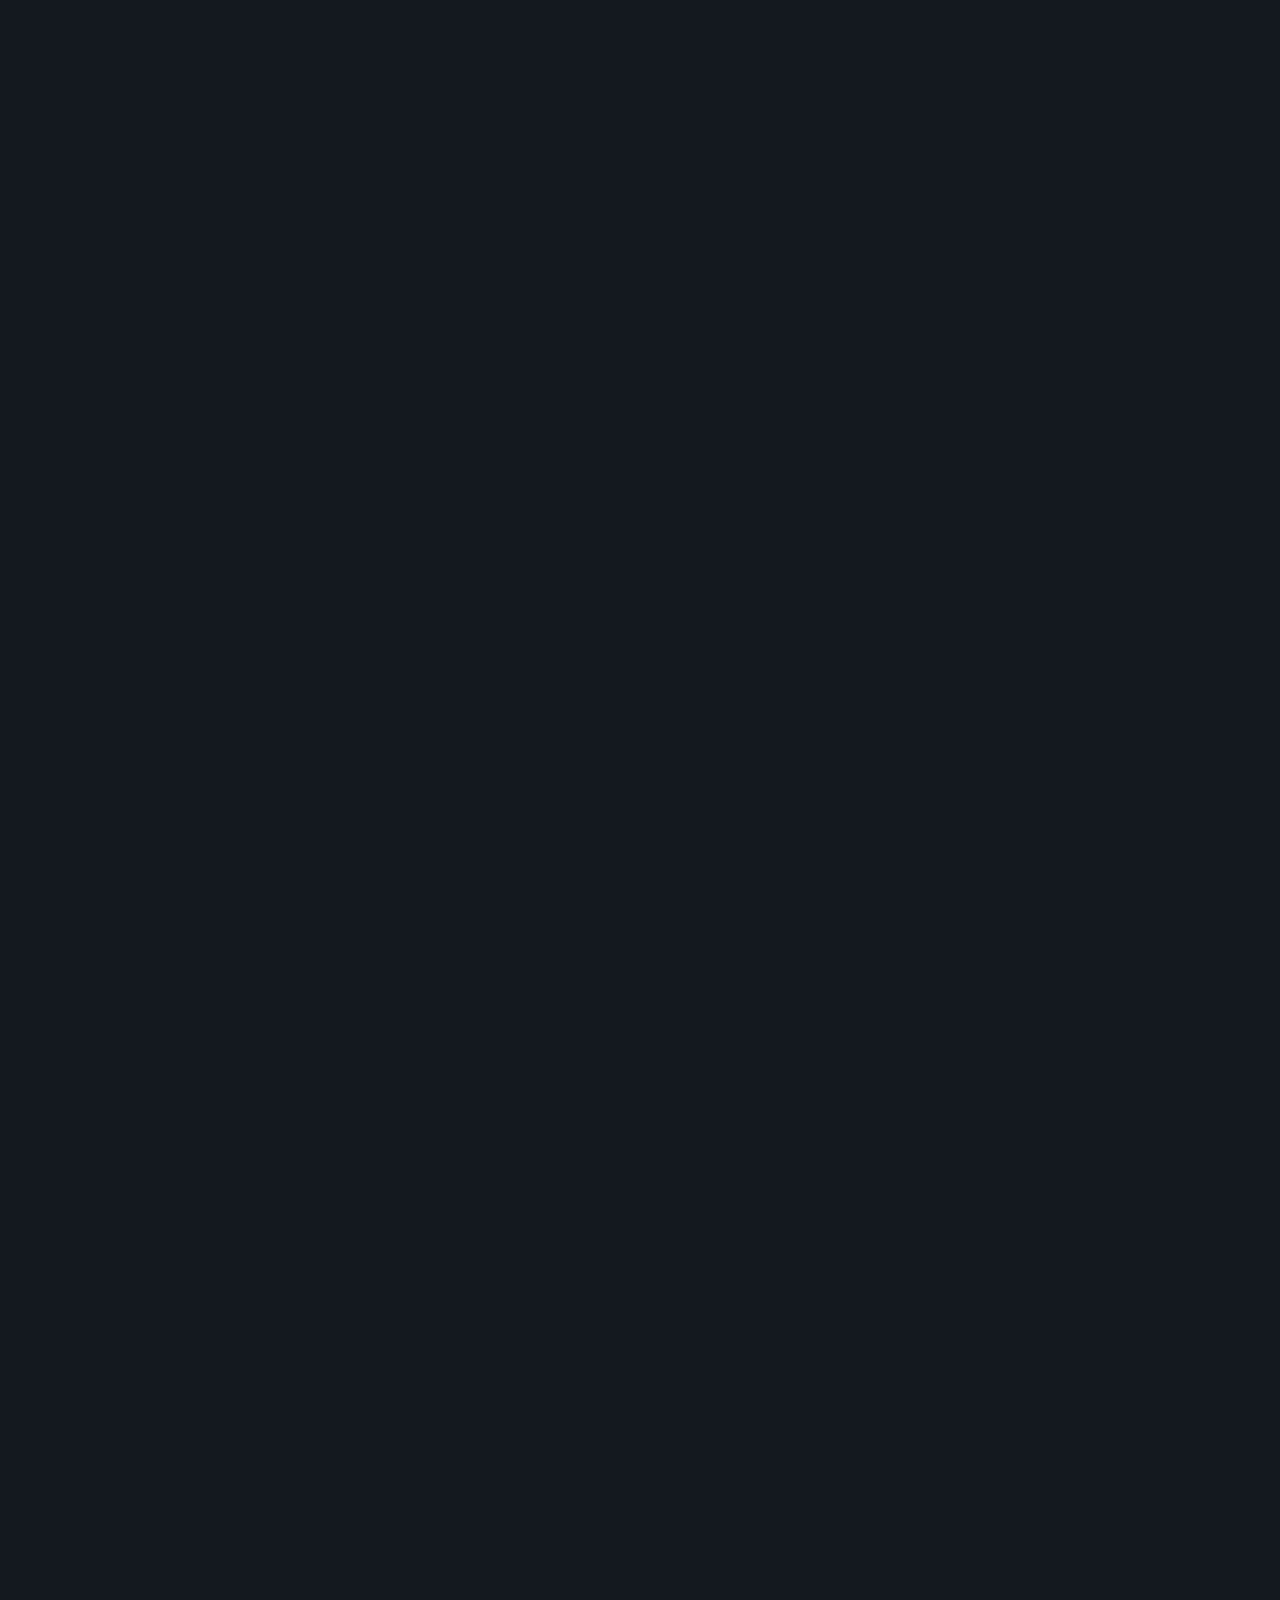
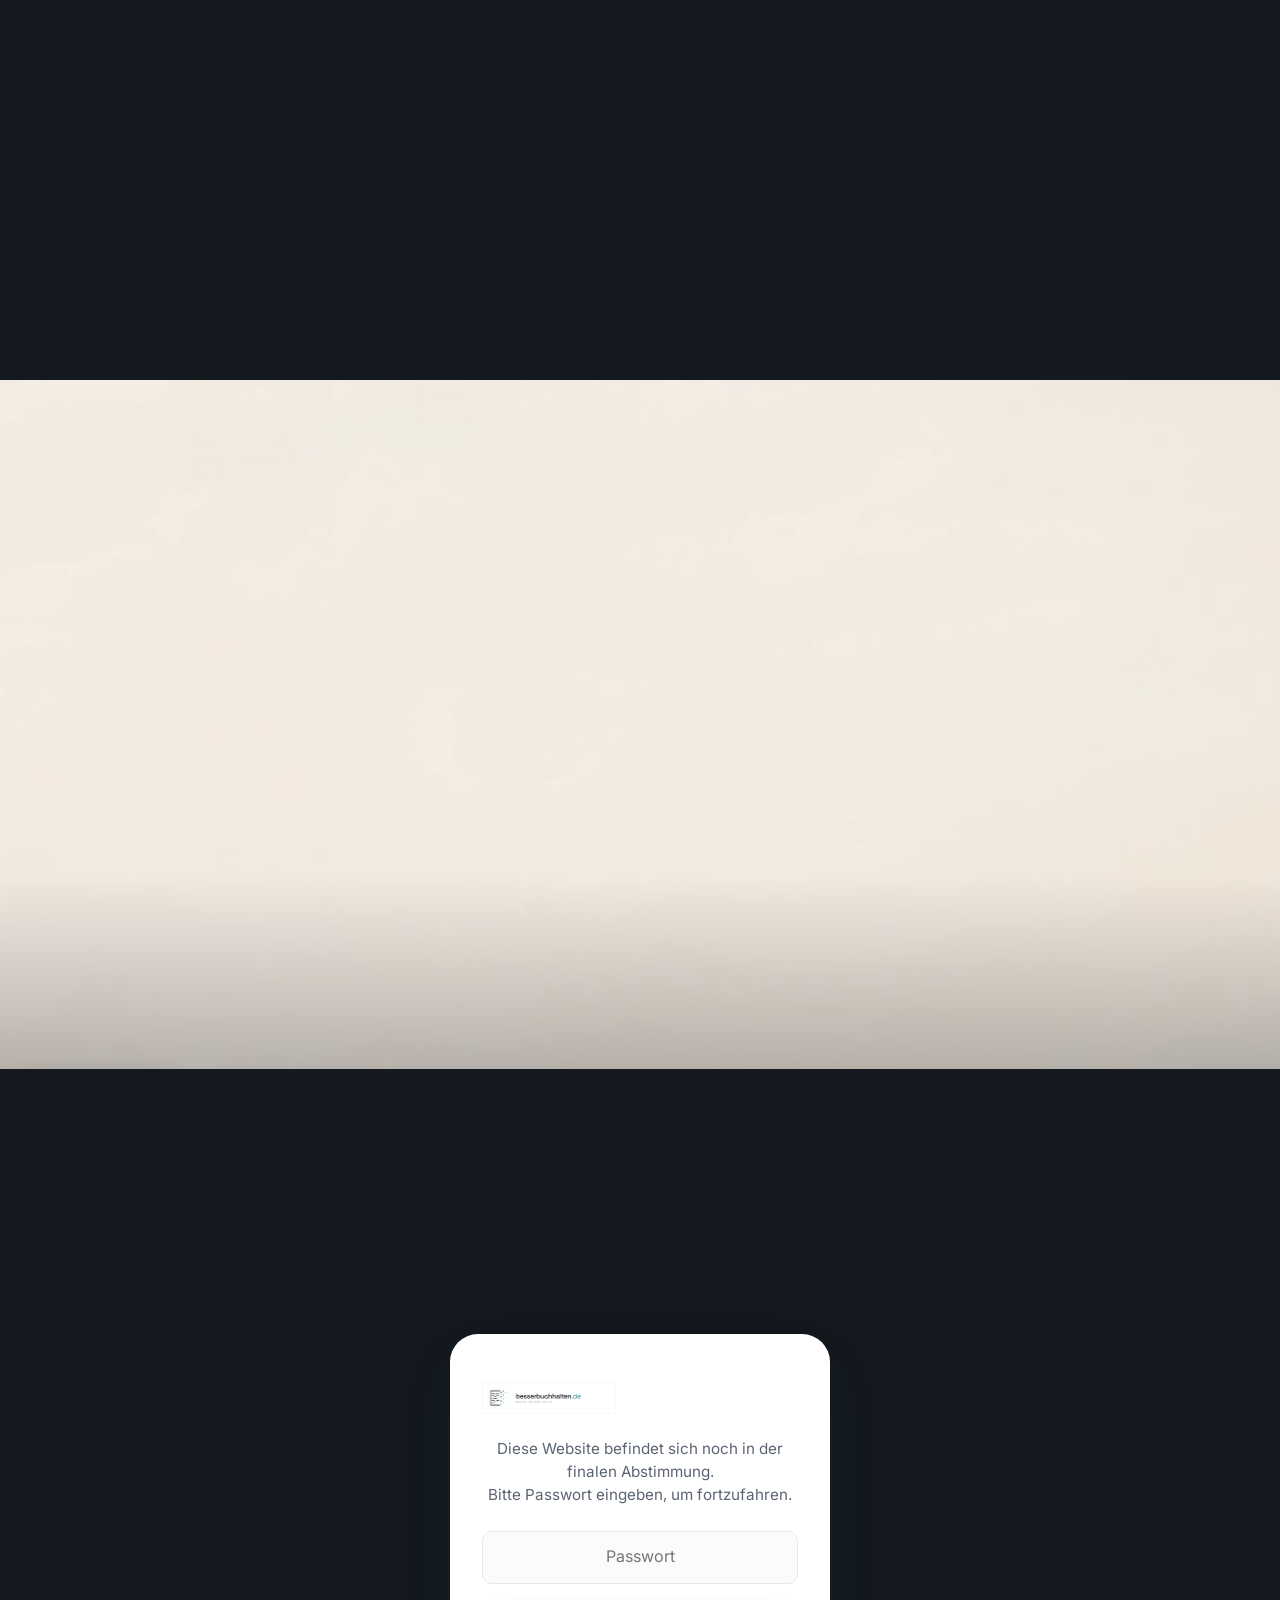
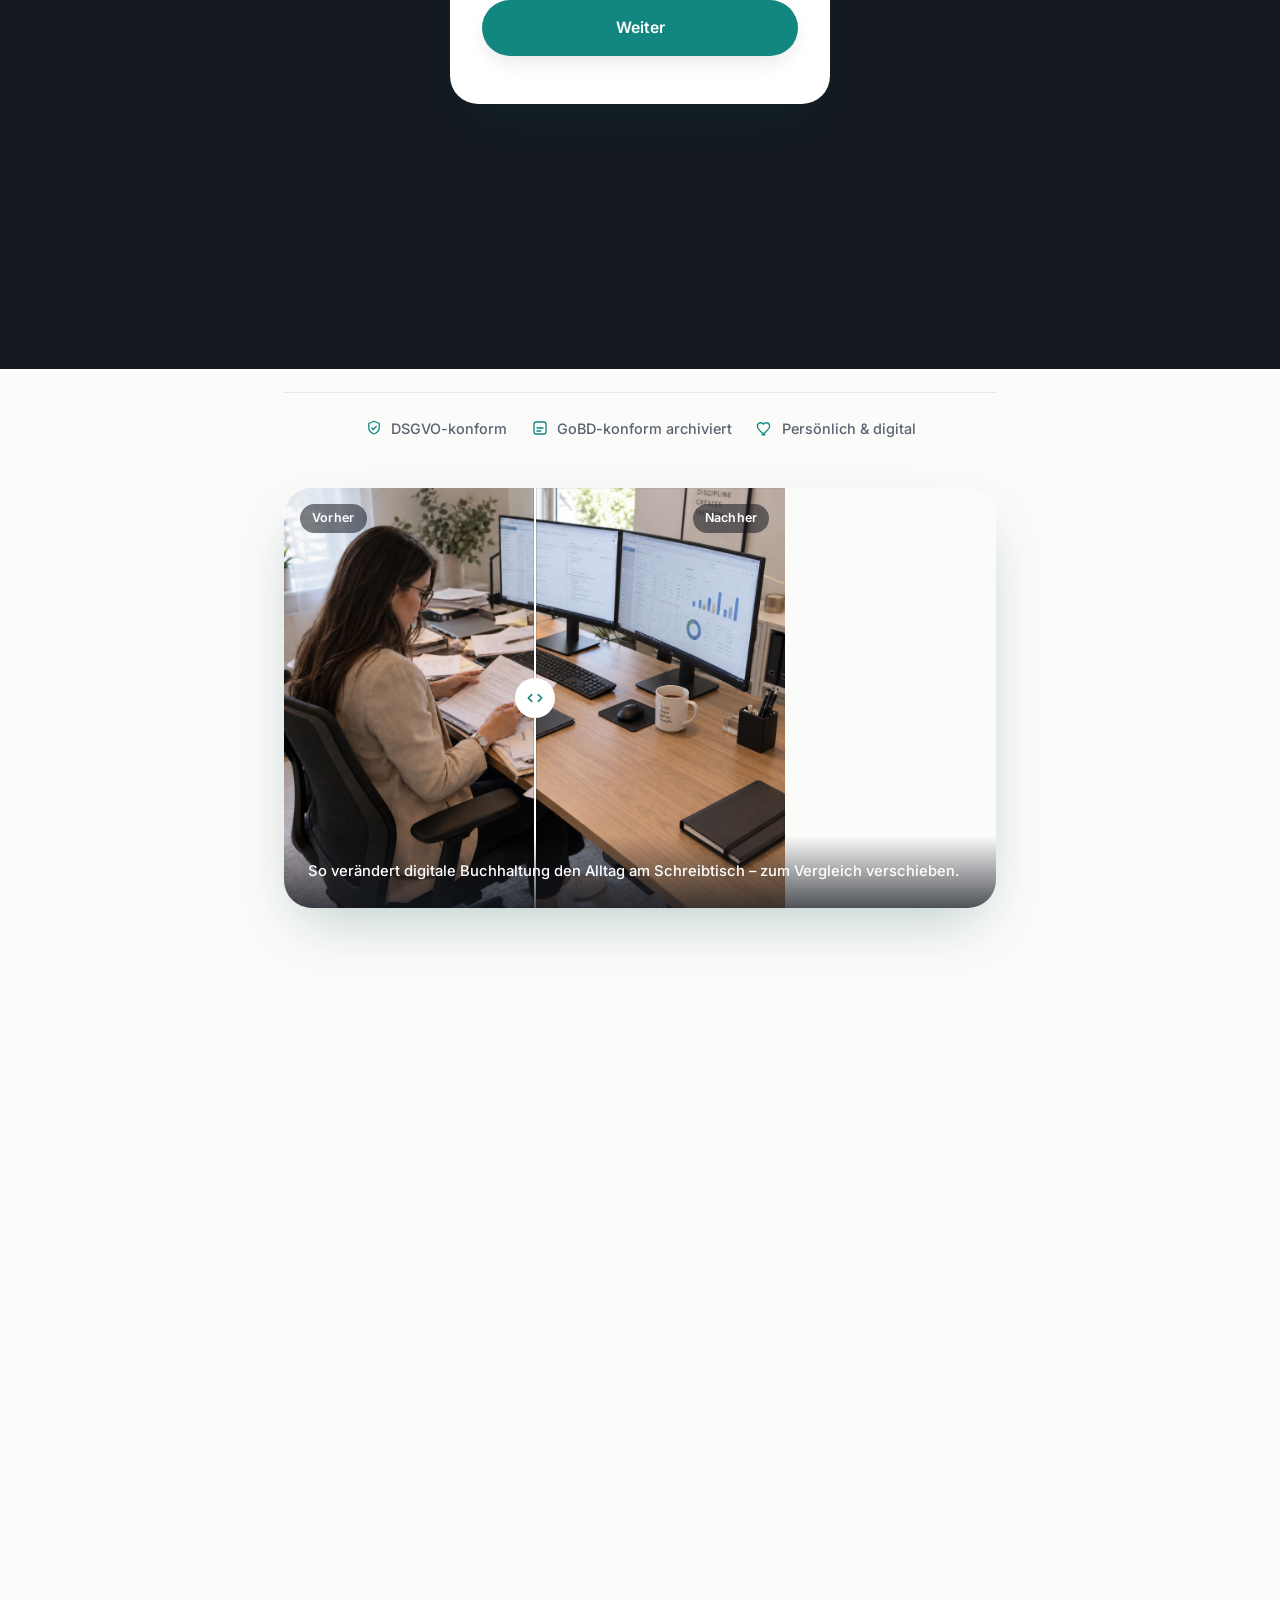
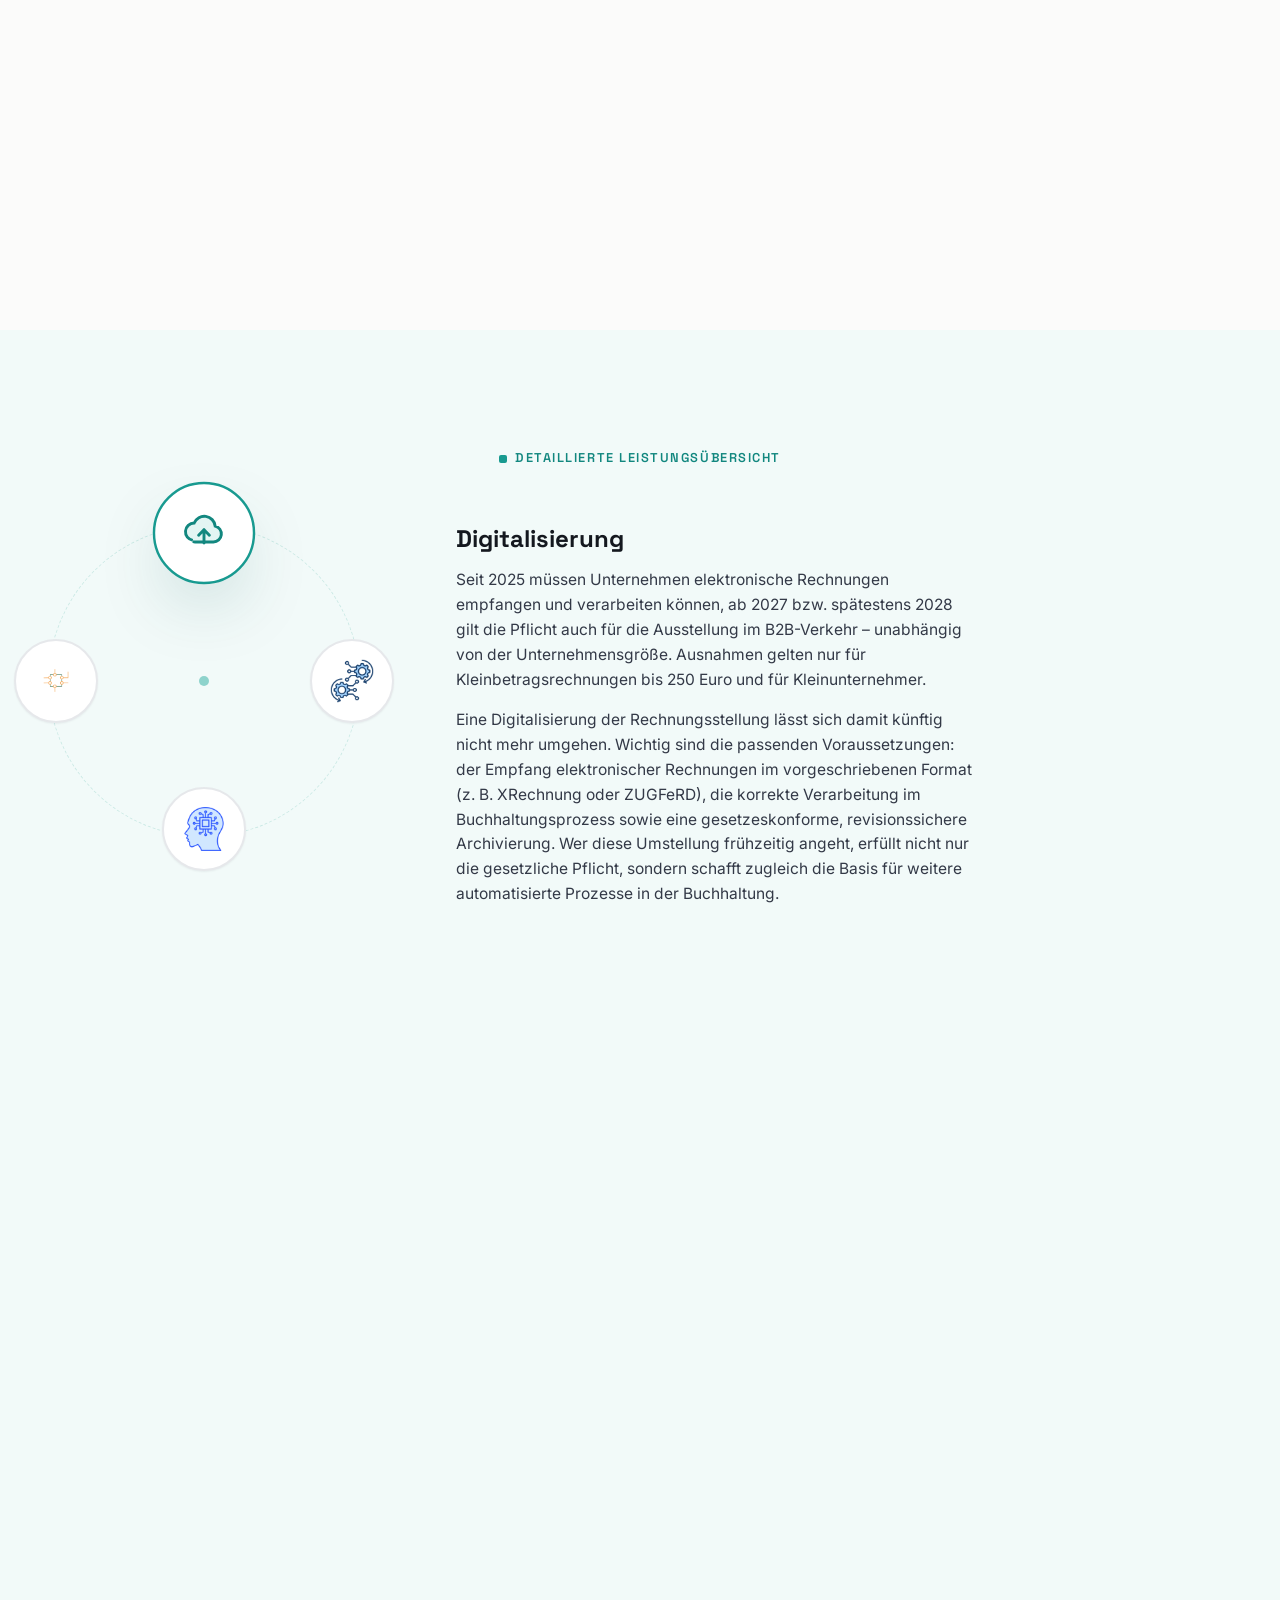
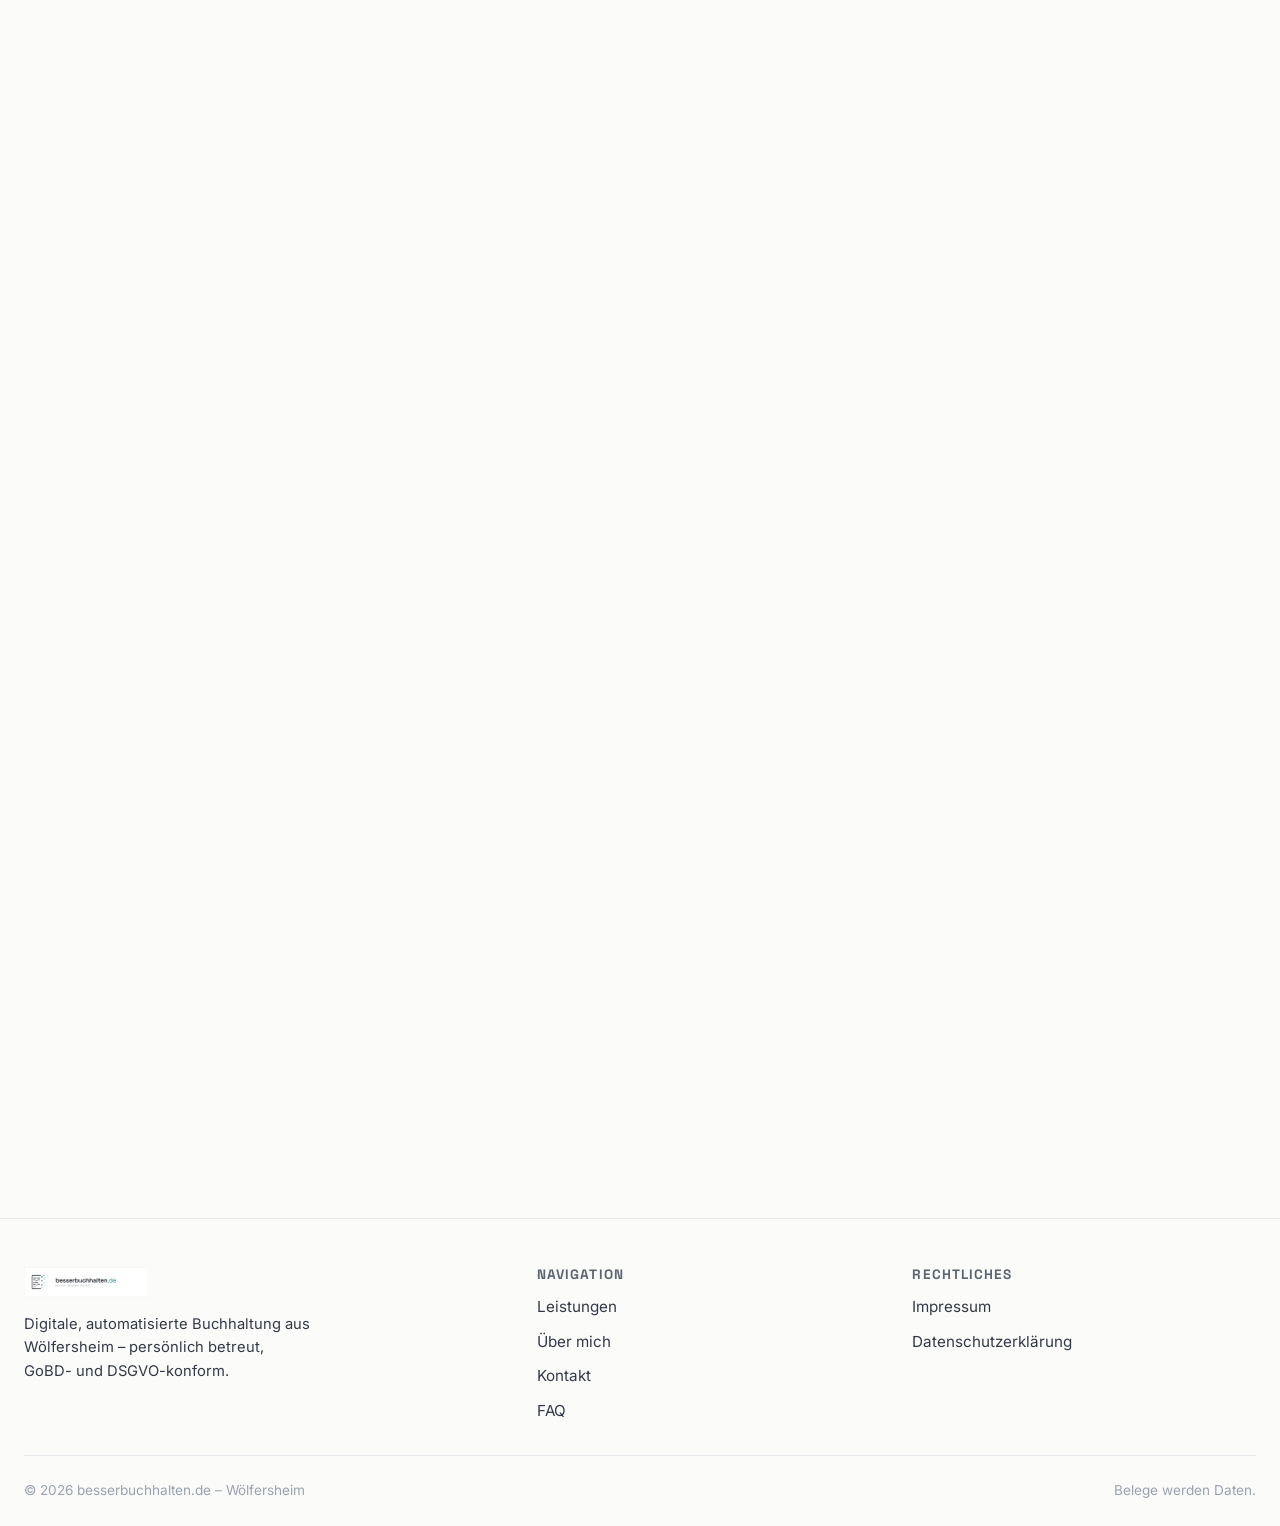
==== commit c417e5e9: "Replace intro image with a before/after comparison slider Swap the single "messy desk" photo for a d" ====
--- a/index.html
+++ b/index.html
@@ -127,8 +127,19 @@
         <span class="hero-trust-item"><svg viewBox="0 0 24 24" fill="none" stroke="currentColor" stroke-width="1.75" stroke-linecap="round" stroke-linejoin="round"><path d="M12 21s-7-4.35-9.5-9C1 8.5 2.5 5 6 5c2 0 3.5 1.2 4 2 0.5-0.8 2-2 4-2 3.5 0 5 3.5 3.5 7-2.5 4.65-9.5 9-9.5 9z"/></svg>Persönlich &amp; digital</span>
       </div>
       <figure class="intro-visual">
-        <img src="assets/img/schreibtisch-chaos.png" alt="Gestapelte Belege, Verträge und Rechnungen auf einem Schreibtisch als Sinnbild für unstrukturierte Buchhaltungsunterlagen" loading="lazy">
-        <figcaption>So sieht der Buchhaltungs-Alltag ohne digitale Prozesse oft aus.</figcaption>
+        <div class="ba-slider" id="baSlider">
+          <img class="ba-img ba-after" src="assets/img/schreibtisch-nachher.jpg" alt="Aufgeräumter Schreibtisch nach der Digitalisierung der Buchhaltung" loading="lazy">
+          <img class="ba-img ba-before" src="assets/img/schreibtisch-vorher.jpg" alt="Unaufgeräumter Schreibtisch mit gestapelten Belegen vor der Digitalisierung" loading="lazy">
+          <span class="ba-label ba-label-before" aria-hidden="true">Vorher</span>
+          <span class="ba-label ba-label-after" aria-hidden="true">Nachher</span>
+          <div class="ba-divider" aria-hidden="true">
+            <span class="ba-handle">
+              <svg viewBox="0 0 24 24" fill="none" stroke="currentColor" stroke-width="2" stroke-linecap="round" stroke-linejoin="round"><path d="M8 8l-4 4 4 4M16 8l4 4-4 4"/></svg>
+            </span>
+          </div>
+          <input type="range" class="ba-range" id="baRange" min="0" max="100" value="50" aria-label="Vorher/Nachher-Vergleich verschieben">
+        </div>
+        <figcaption>So verändert digitale Buchhaltung den Alltag am Schreibtisch – zum Vergleich verschieben.</figcaption>
       </figure>
     </div>
   </section>
--- a/css/style.css
+++ b/css/style.css
@@ -513,7 +513,83 @@
   font-size: 0.92rem;
   font-weight: 500;
   text-align: left;
-}
+  pointer-events: none;
+  z-index: 4;
+}
+
+/* ============ Before/after comparison slider ============ */
+.ba-slider {
+  position: relative;
+  aspect-ratio: 1200 / 1005;
+  max-height: 420px;
+  overflow: hidden;
+  --pos: 50%;
+}
+.ba-slider .ba-img {
+  position: absolute;
+  inset: 0;
+  width: 100%;
+  height: 100%;
+  max-height: none;
+  object-fit: cover;
+  display: block;
+  pointer-events: none;
+}
+.ba-slider .ba-before { clip-path: inset(0 calc(100% - var(--pos)) 0 0); }
+.ba-divider {
+  position: absolute;
+  top: 0; bottom: 0;
+  left: var(--pos);
+  width: 2px;
+  background: #fff;
+  transform: translateX(-50%);
+  box-shadow: 0 0 0 1px rgba(20, 24, 31, 0.15);
+  z-index: 2;
+}
+.ba-handle {
+  position: absolute;
+  top: 50%; left: 50%;
+  transform: translate(-50%, -50%);
+  width: 40px; height: 40px;
+  border-radius: 50%;
+  background: #fff;
+  display: flex;
+  align-items: center;
+  justify-content: center;
+  color: var(--teal-700);
+  box-shadow: var(--shadow-md);
+}
+.ba-handle svg { width: 20px; height: 20px; }
+.ba-label {
+  position: absolute;
+  top: var(--space-3);
+  padding: 0.3rem 0.75rem;
+  border-radius: 999px;
+  background: rgba(20, 24, 31, 0.55);
+  color: #fff;
+  font-size: 0.78rem;
+  font-weight: 600;
+  letter-spacing: 0.02em;
+  z-index: 2;
+}
+.ba-label-before { left: var(--space-3); }
+.ba-label-after { right: var(--space-3); }
+.ba-range {
+  position: absolute;
+  inset: 0;
+  width: 100%;
+  height: 100%;
+  margin: 0;
+  cursor: ew-resize;
+  -webkit-appearance: none;
+  appearance: none;
+  background: transparent;
+  z-index: 3;
+}
+.ba-range::-webkit-slider-runnable-track { -webkit-appearance: none; height: 100%; background: transparent; }
+.ba-range::-webkit-slider-thumb { -webkit-appearance: none; width: 40px; height: 100%; background: transparent; cursor: ew-resize; }
+.ba-range::-moz-range-track { height: 100%; background: transparent; border: none; }
+.ba-range::-moz-range-thumb { width: 40px; height: 100%; background: transparent; border: none; cursor: ew-resize; }
 
 /* ============ Reveal on scroll ============ */
 .reveal {
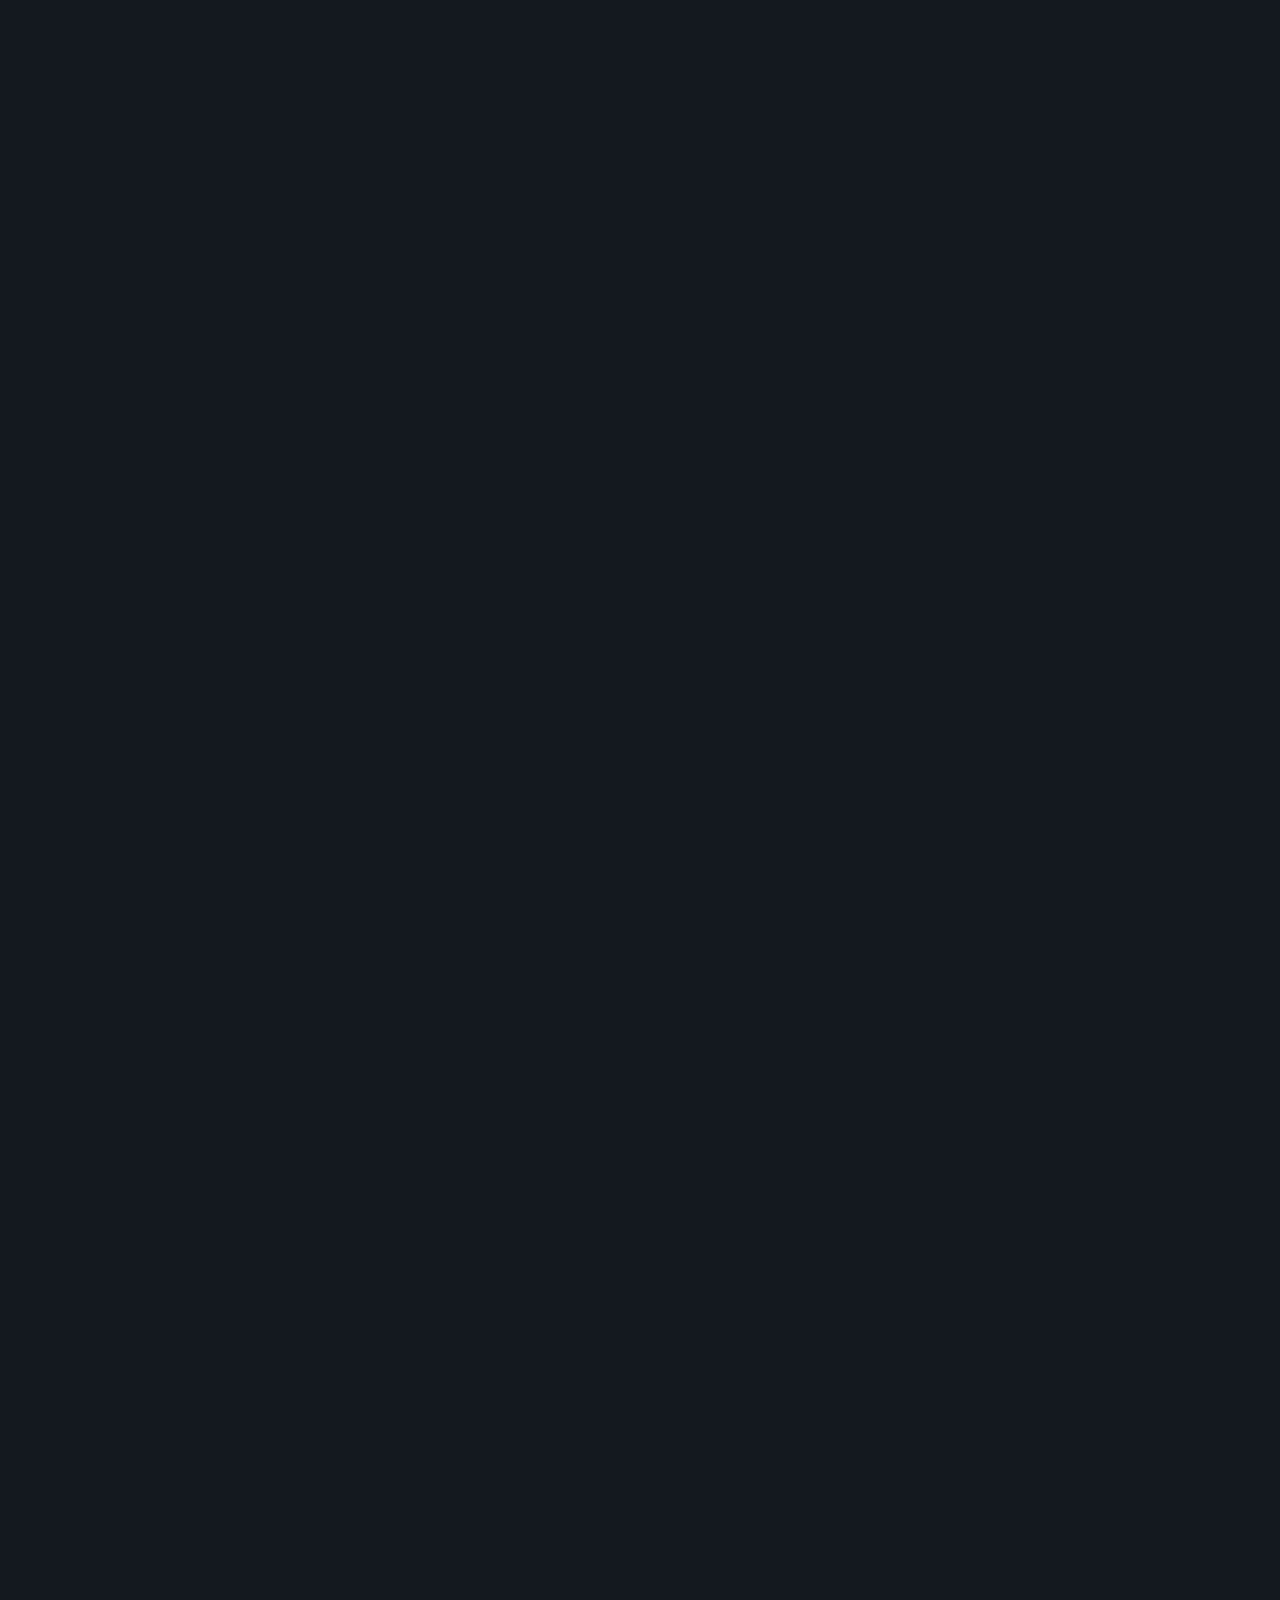
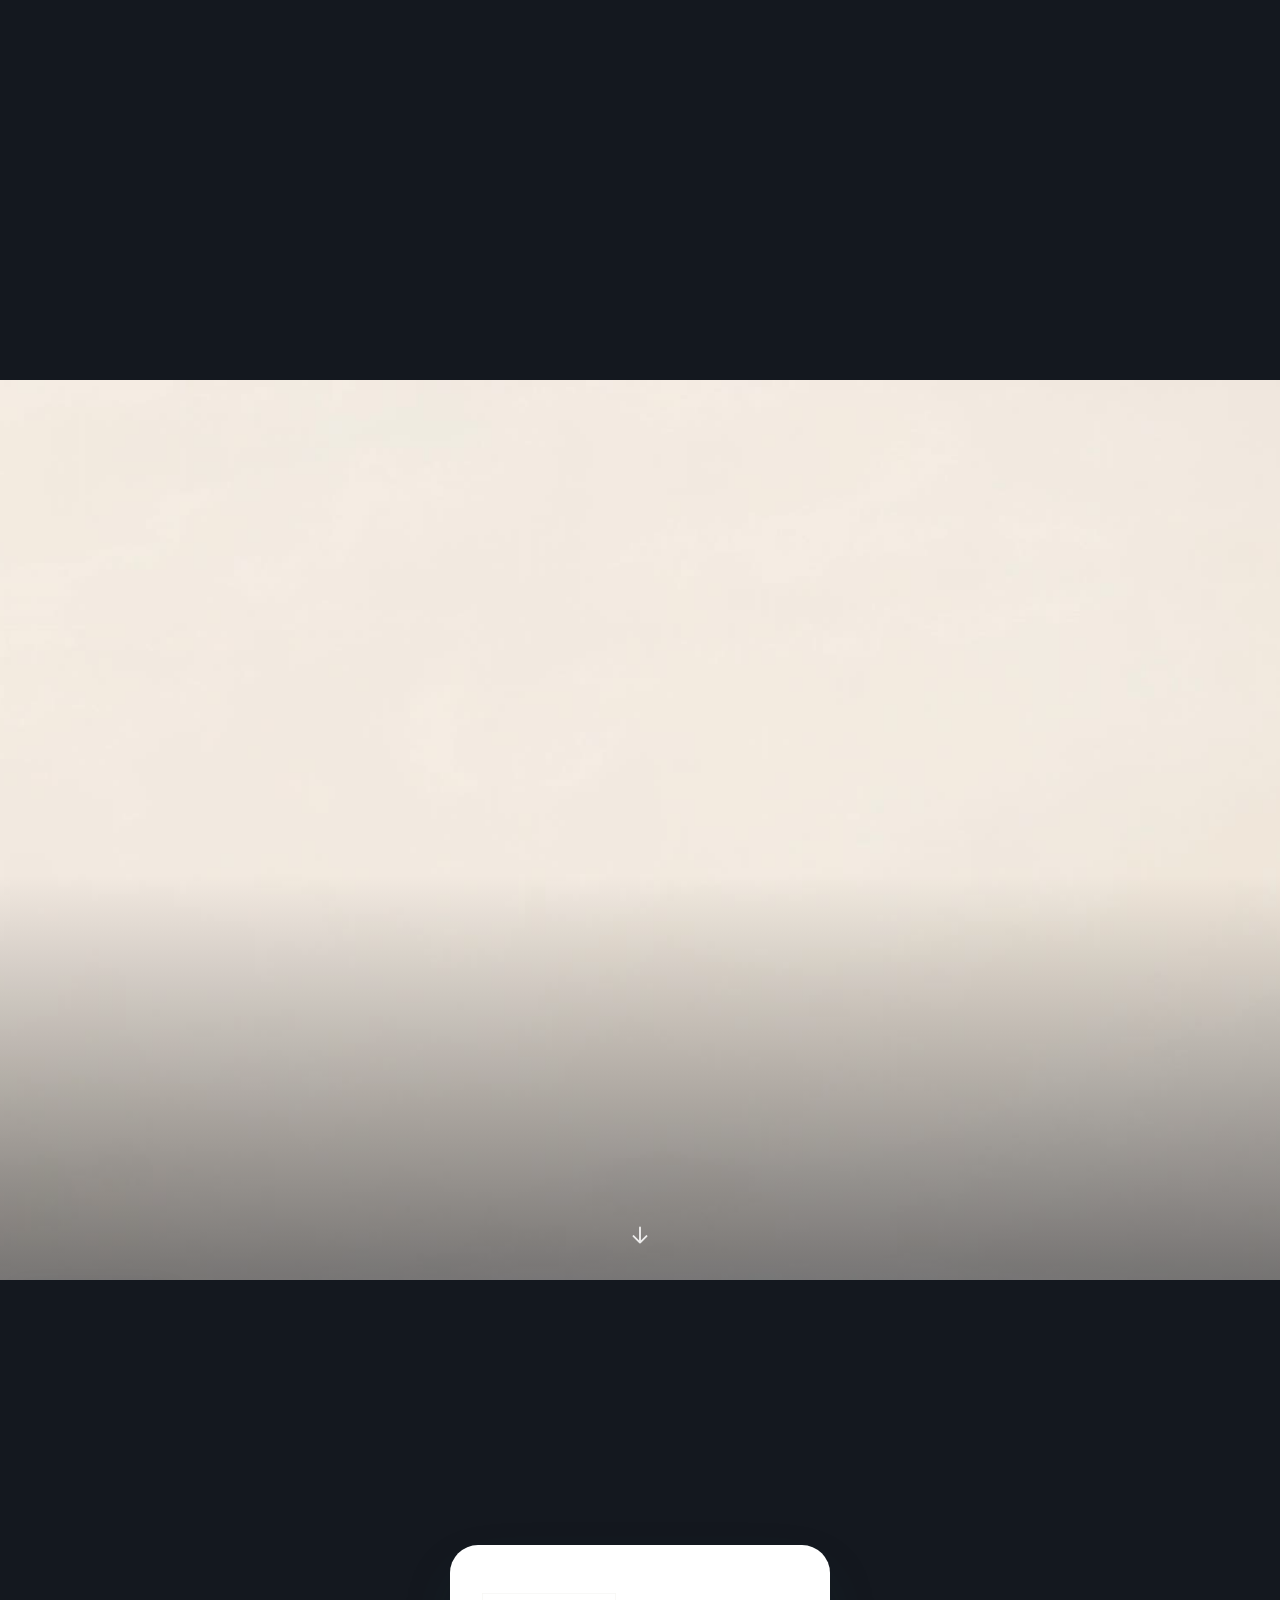
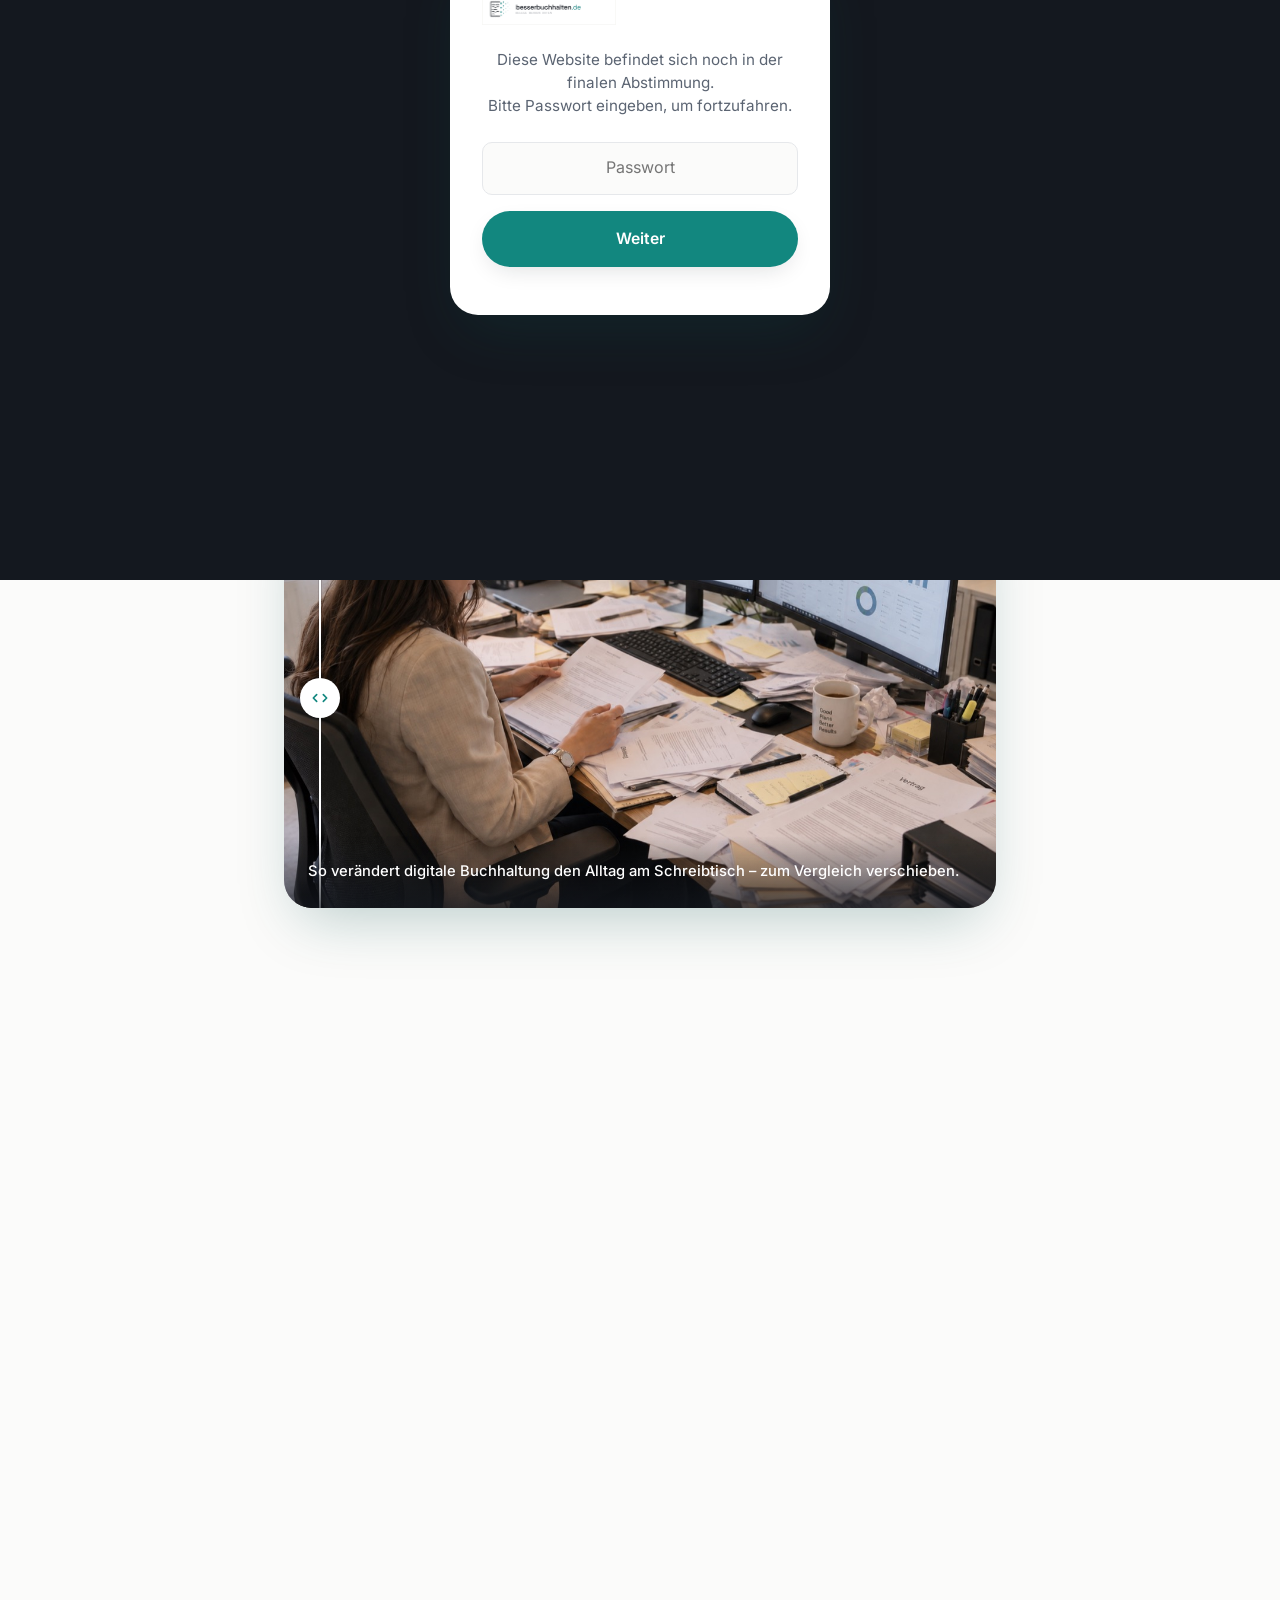
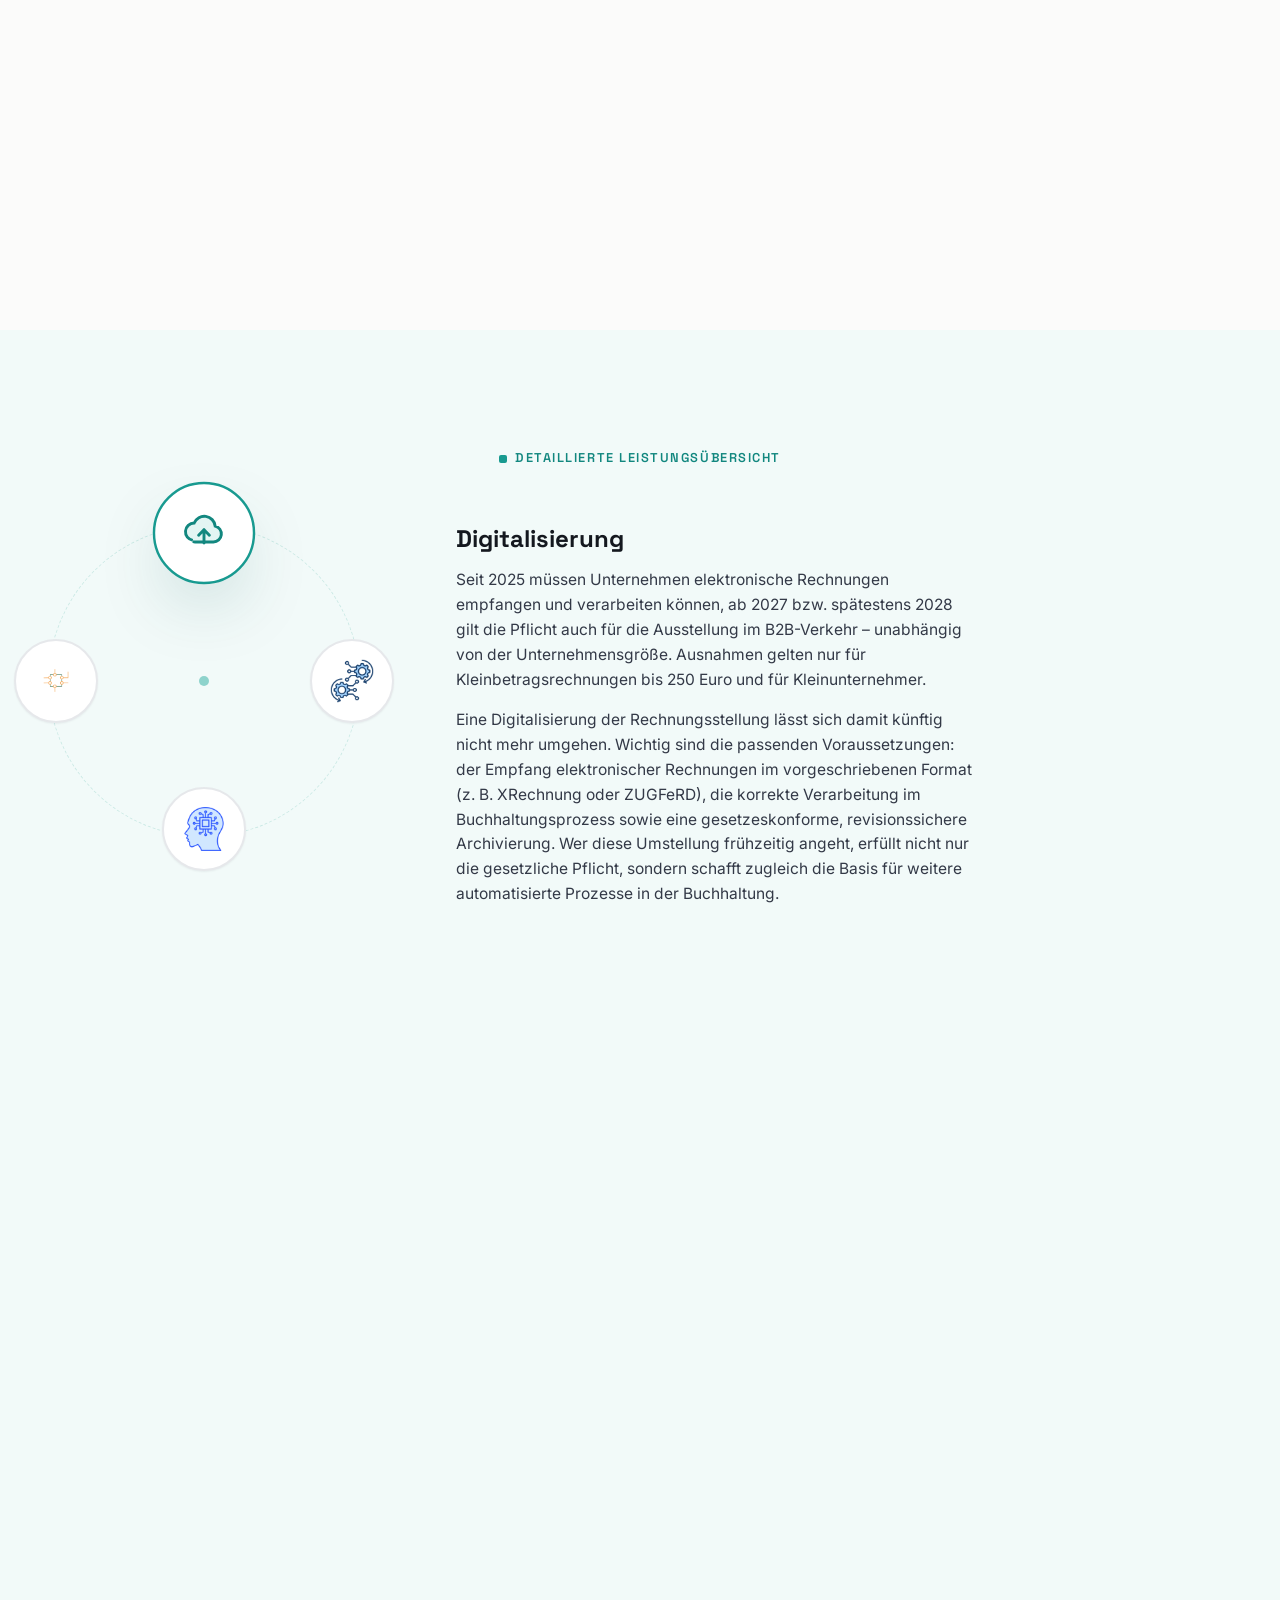
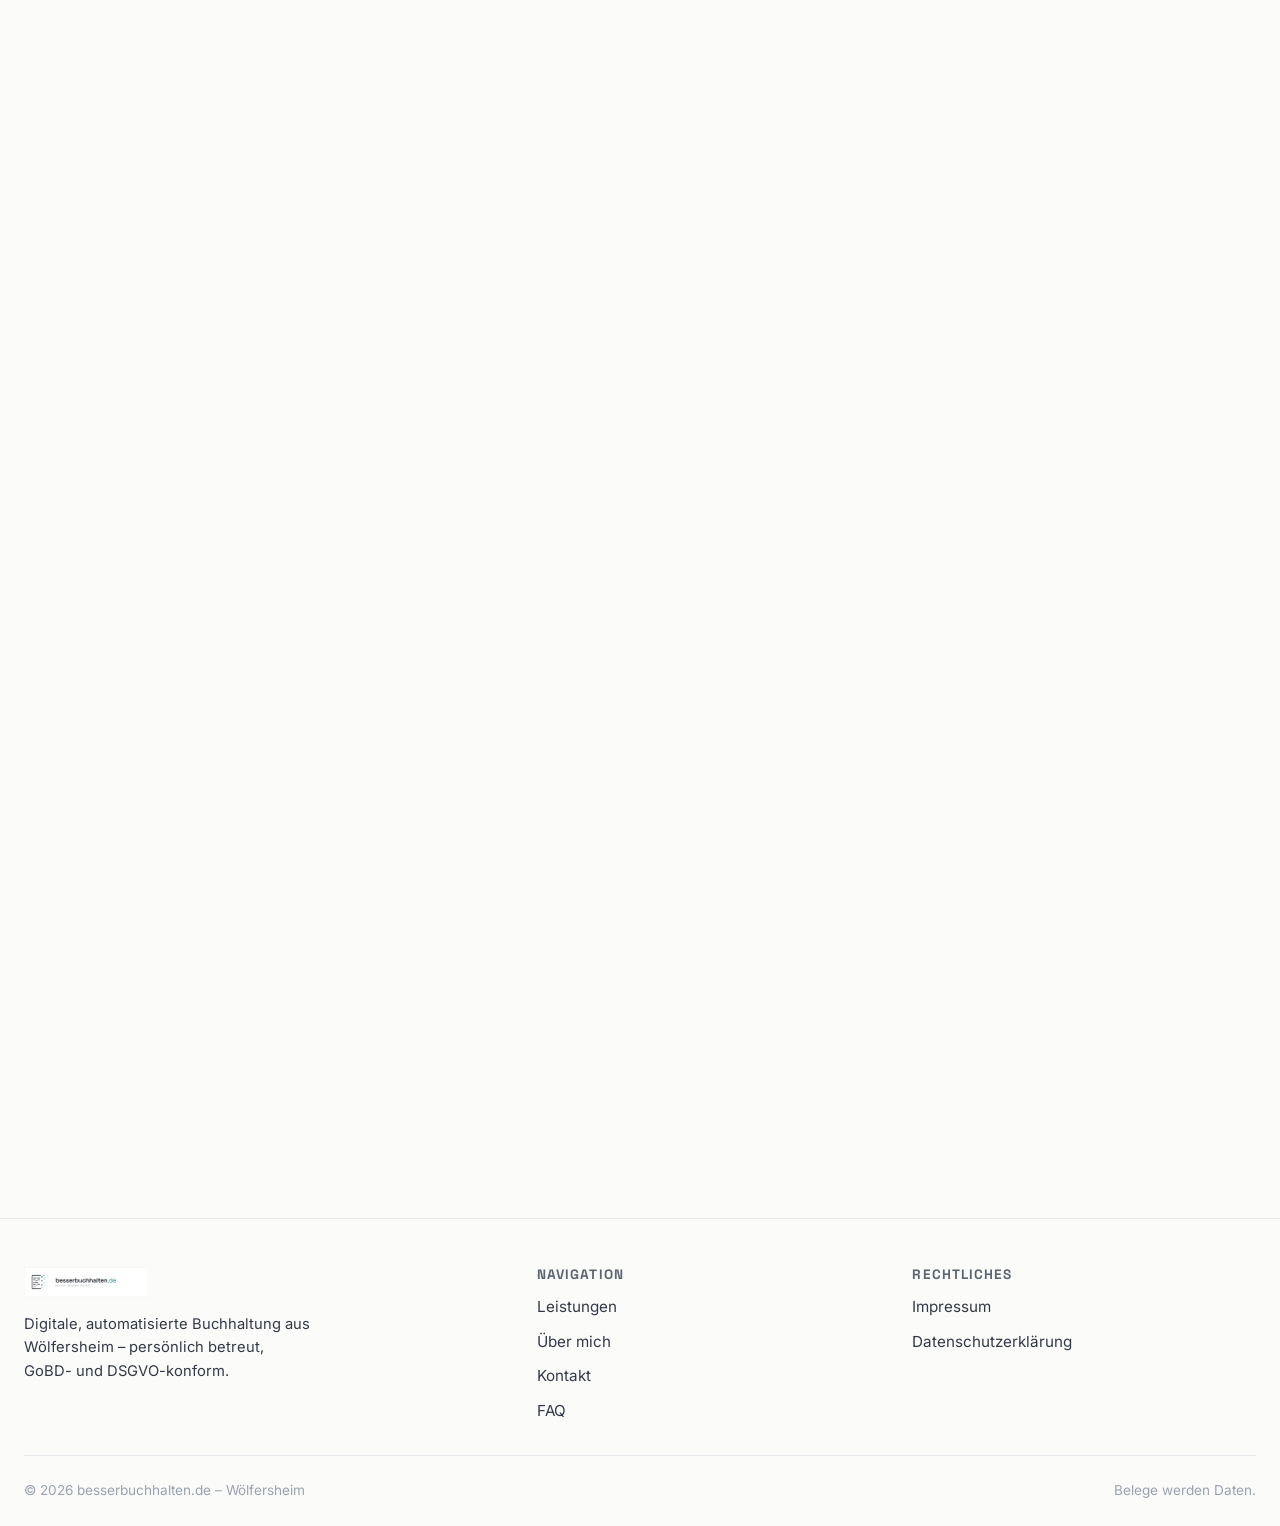
==== commit 5089d28a: "Fix before/after slider width gap and reveal direction - The slider div sized itself from its aspect" ====
--- a/index.html
+++ b/index.html
@@ -128,8 +128,8 @@
       </div>
       <figure class="intro-visual">
         <div class="ba-slider" id="baSlider">
+          <img class="ba-img ba-before" src="assets/img/schreibtisch-vorher.jpg" alt="Unaufgeräumter Schreibtisch mit gestapelten Belegen vor der Digitalisierung" loading="lazy">
           <img class="ba-img ba-after" src="assets/img/schreibtisch-nachher.jpg" alt="Aufgeräumter Schreibtisch nach der Digitalisierung der Buchhaltung" loading="lazy">
-          <img class="ba-img ba-before" src="assets/img/schreibtisch-vorher.jpg" alt="Unaufgeräumter Schreibtisch mit gestapelten Belegen vor der Digitalisierung" loading="lazy">
           <span class="ba-label ba-label-before" aria-hidden="true">Vorher</span>
           <span class="ba-label ba-label-after" aria-hidden="true">Nachher</span>
           <div class="ba-divider" aria-hidden="true">
@@ -137,7 +137,7 @@
               <svg viewBox="0 0 24 24" fill="none" stroke="currentColor" stroke-width="2" stroke-linecap="round" stroke-linejoin="round"><path d="M8 8l-4 4 4 4M16 8l4 4-4 4"/></svg>
             </span>
           </div>
-          <input type="range" class="ba-range" id="baRange" min="0" max="100" value="50" aria-label="Vorher/Nachher-Vergleich verschieben">
+          <input type="range" class="ba-range" id="baRange" min="0" max="100" value="5" aria-label="Vorher/Nachher-Vergleich verschieben">
         </div>
         <figcaption>So verändert digitale Buchhaltung den Alltag am Schreibtisch – zum Vergleich verschieben.</figcaption>
       </figure>
--- a/css/style.css
+++ b/css/style.css
@@ -520,10 +520,11 @@
 /* ============ Before/after comparison slider ============ */
 .ba-slider {
   position: relative;
+  width: 100%;
   aspect-ratio: 1200 / 1005;
   max-height: 420px;
   overflow: hidden;
-  --pos: 50%;
+  --pos: 5%;
 }
 .ba-slider .ba-img {
   position: absolute;
@@ -535,7 +536,7 @@
   display: block;
   pointer-events: none;
 }
-.ba-slider .ba-before { clip-path: inset(0 calc(100% - var(--pos)) 0 0); }
+.ba-slider .ba-after { clip-path: inset(0 calc(100% - var(--pos)) 0 0); }
 .ba-divider {
   position: absolute;
   top: 0; bottom: 0;
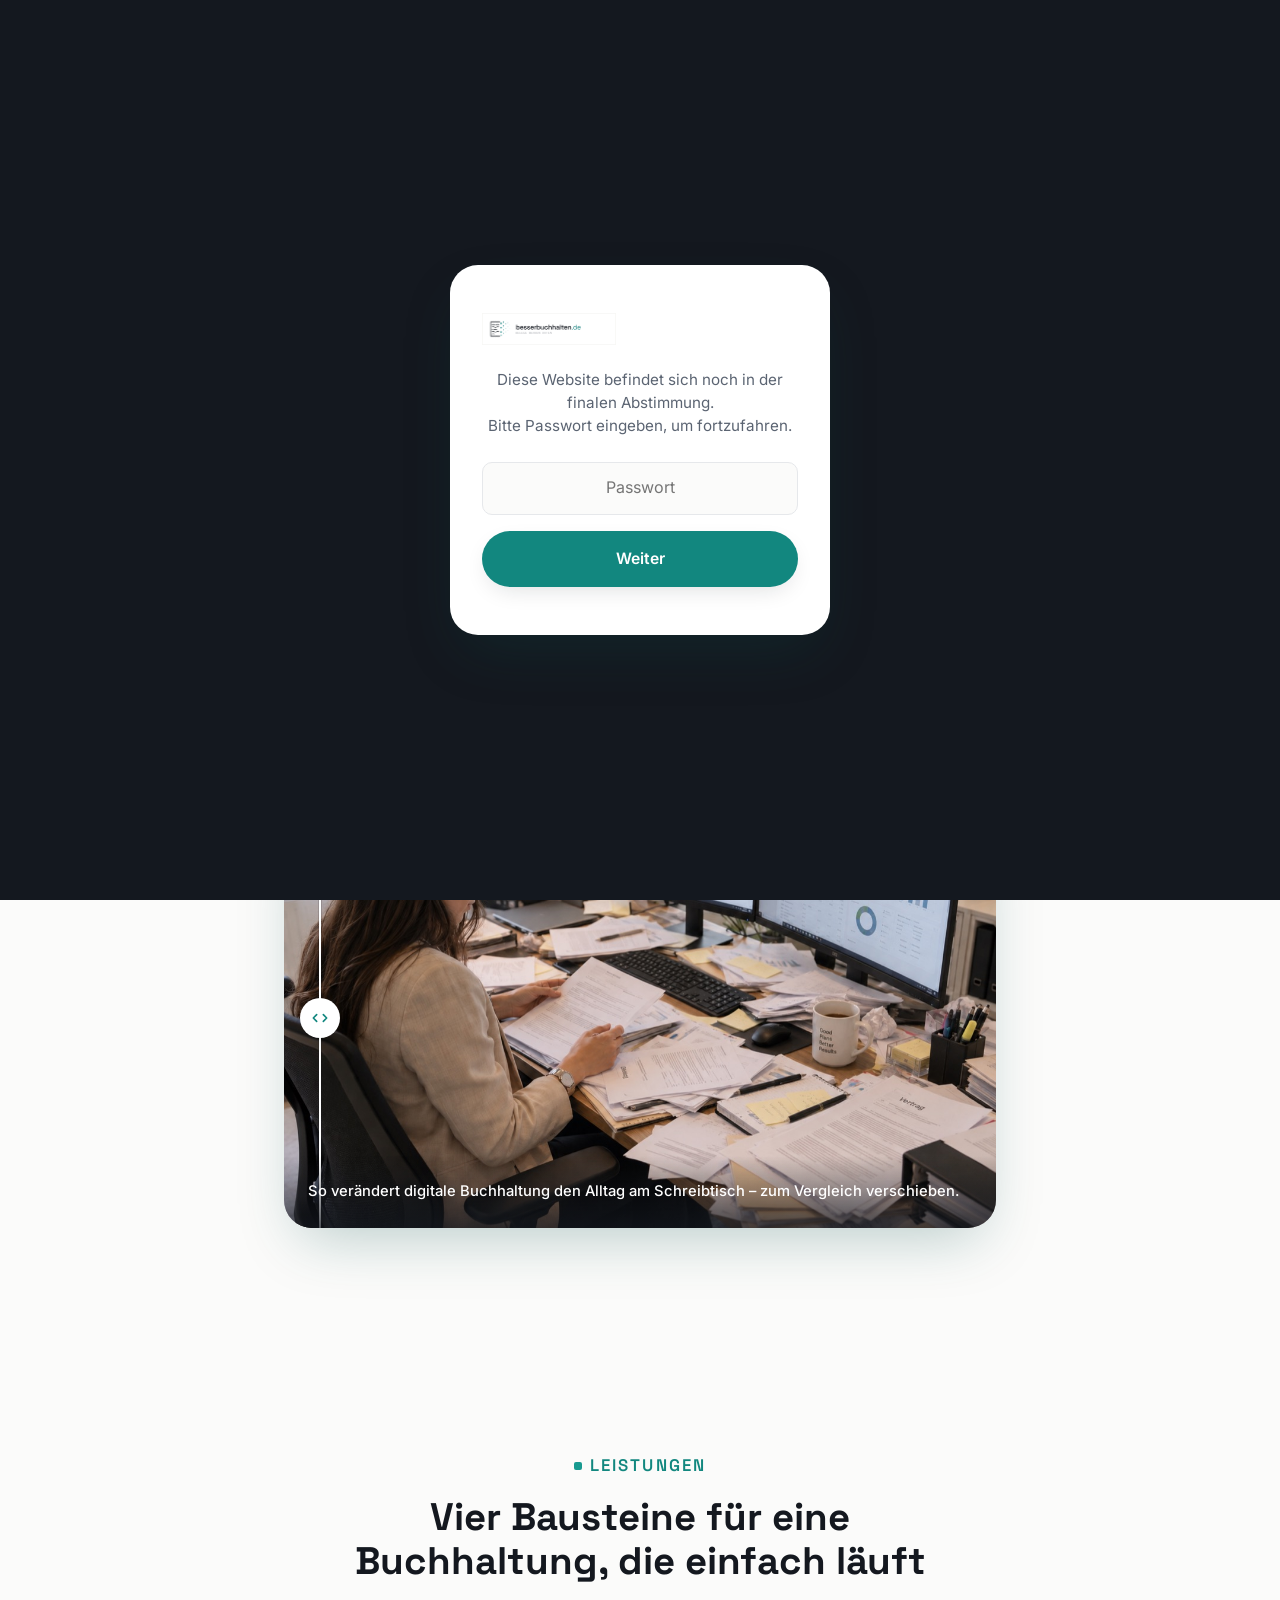
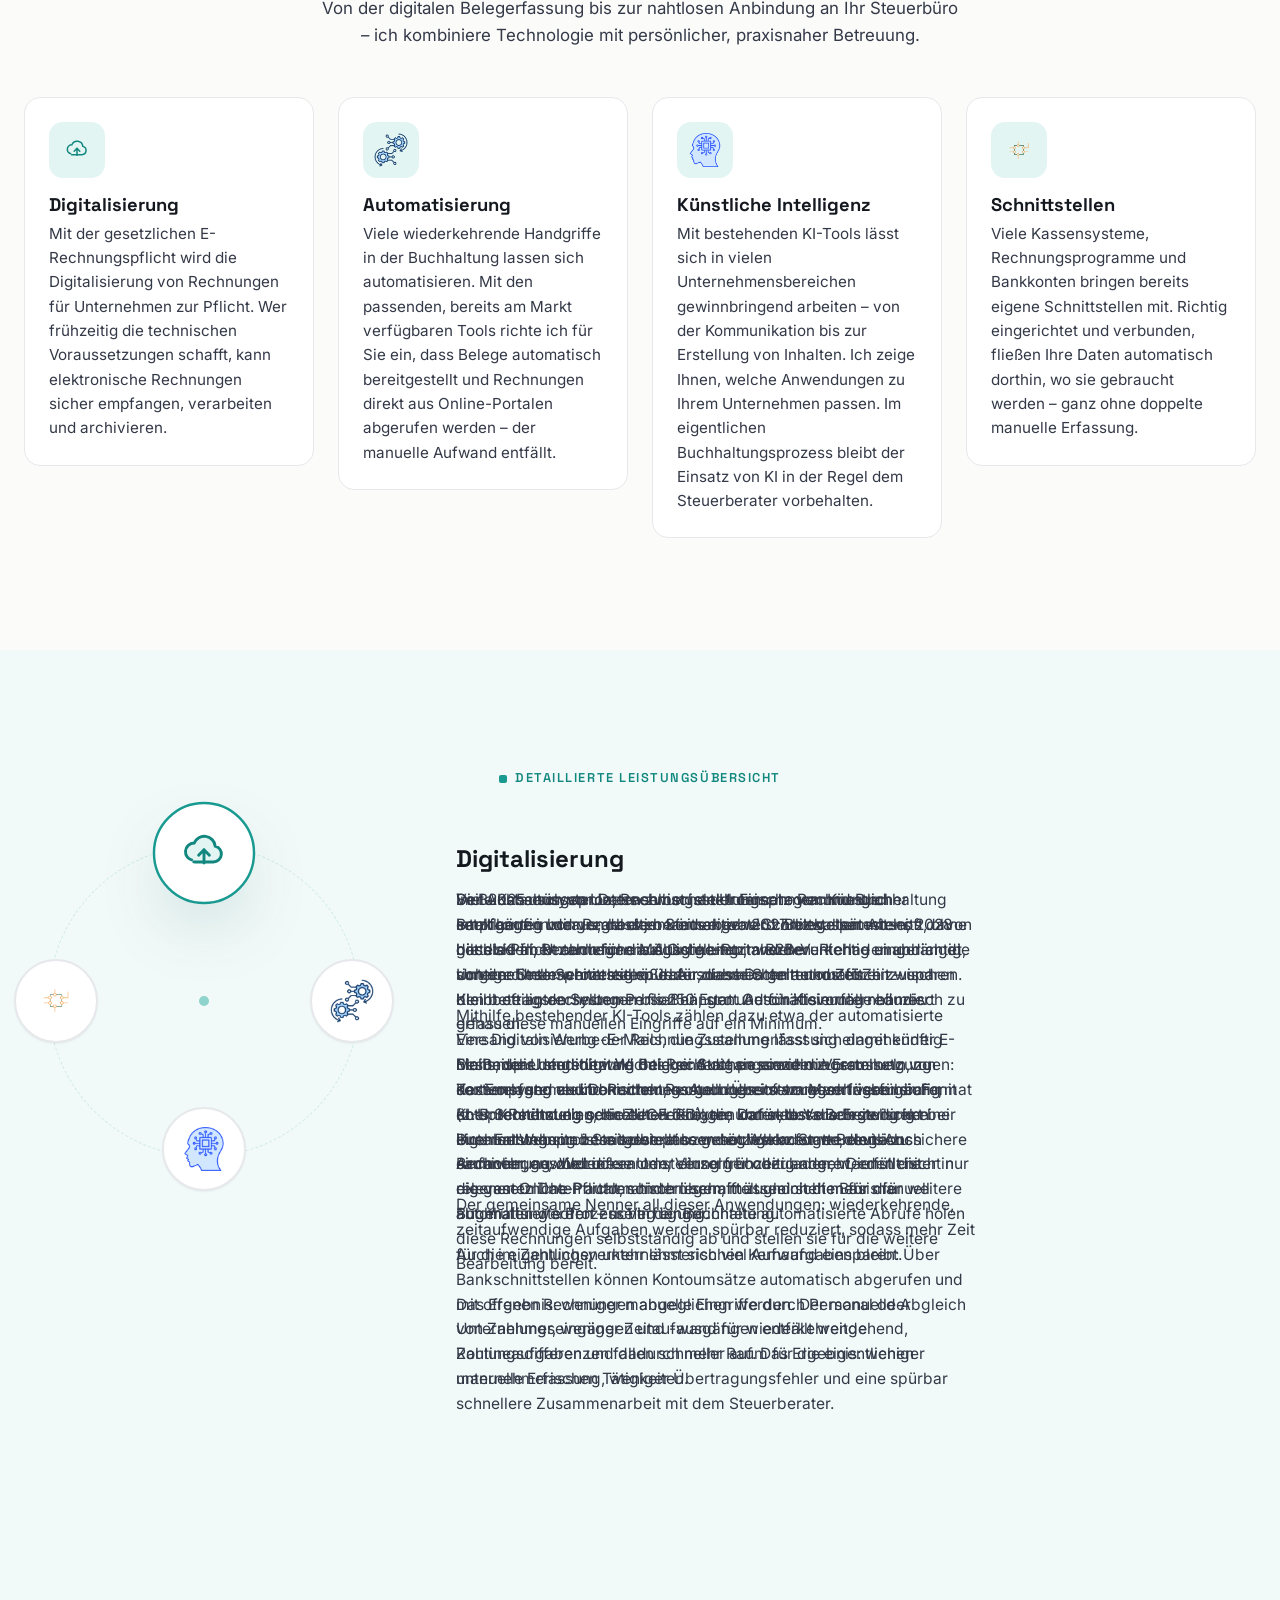
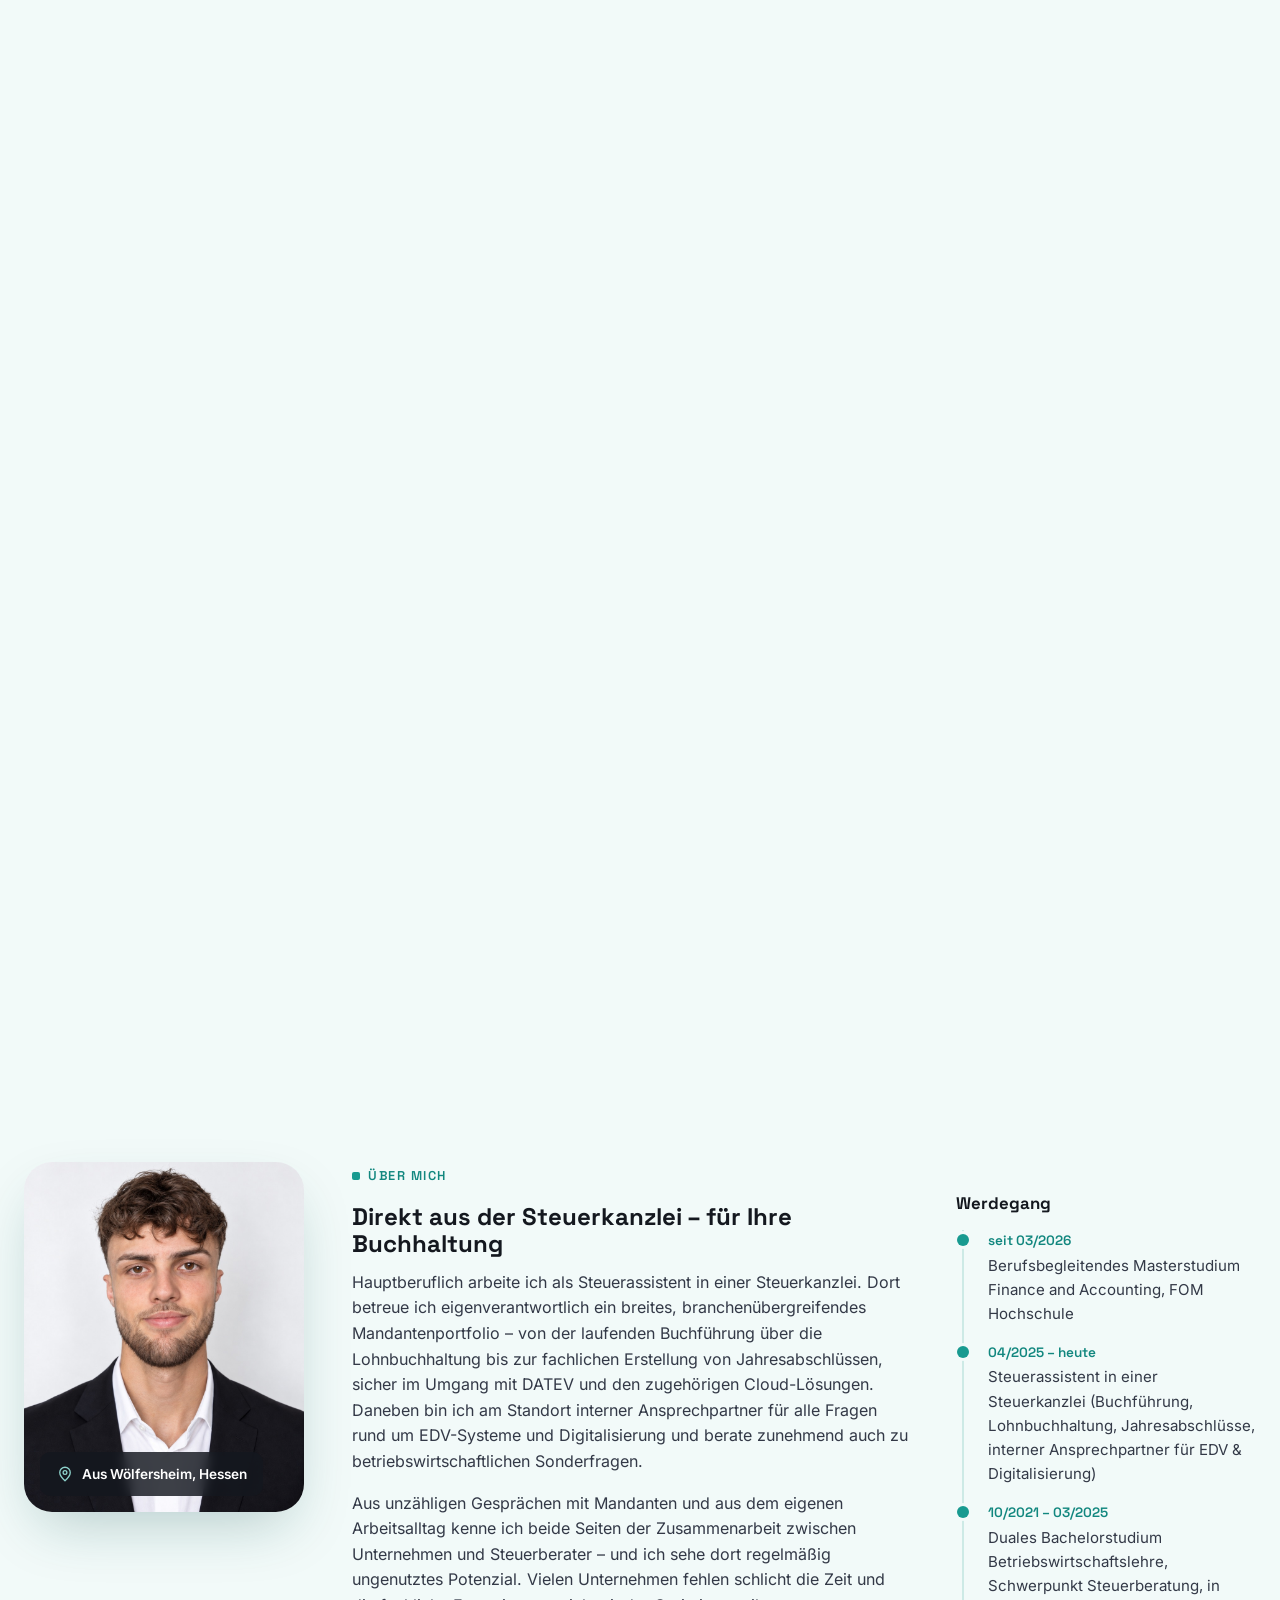
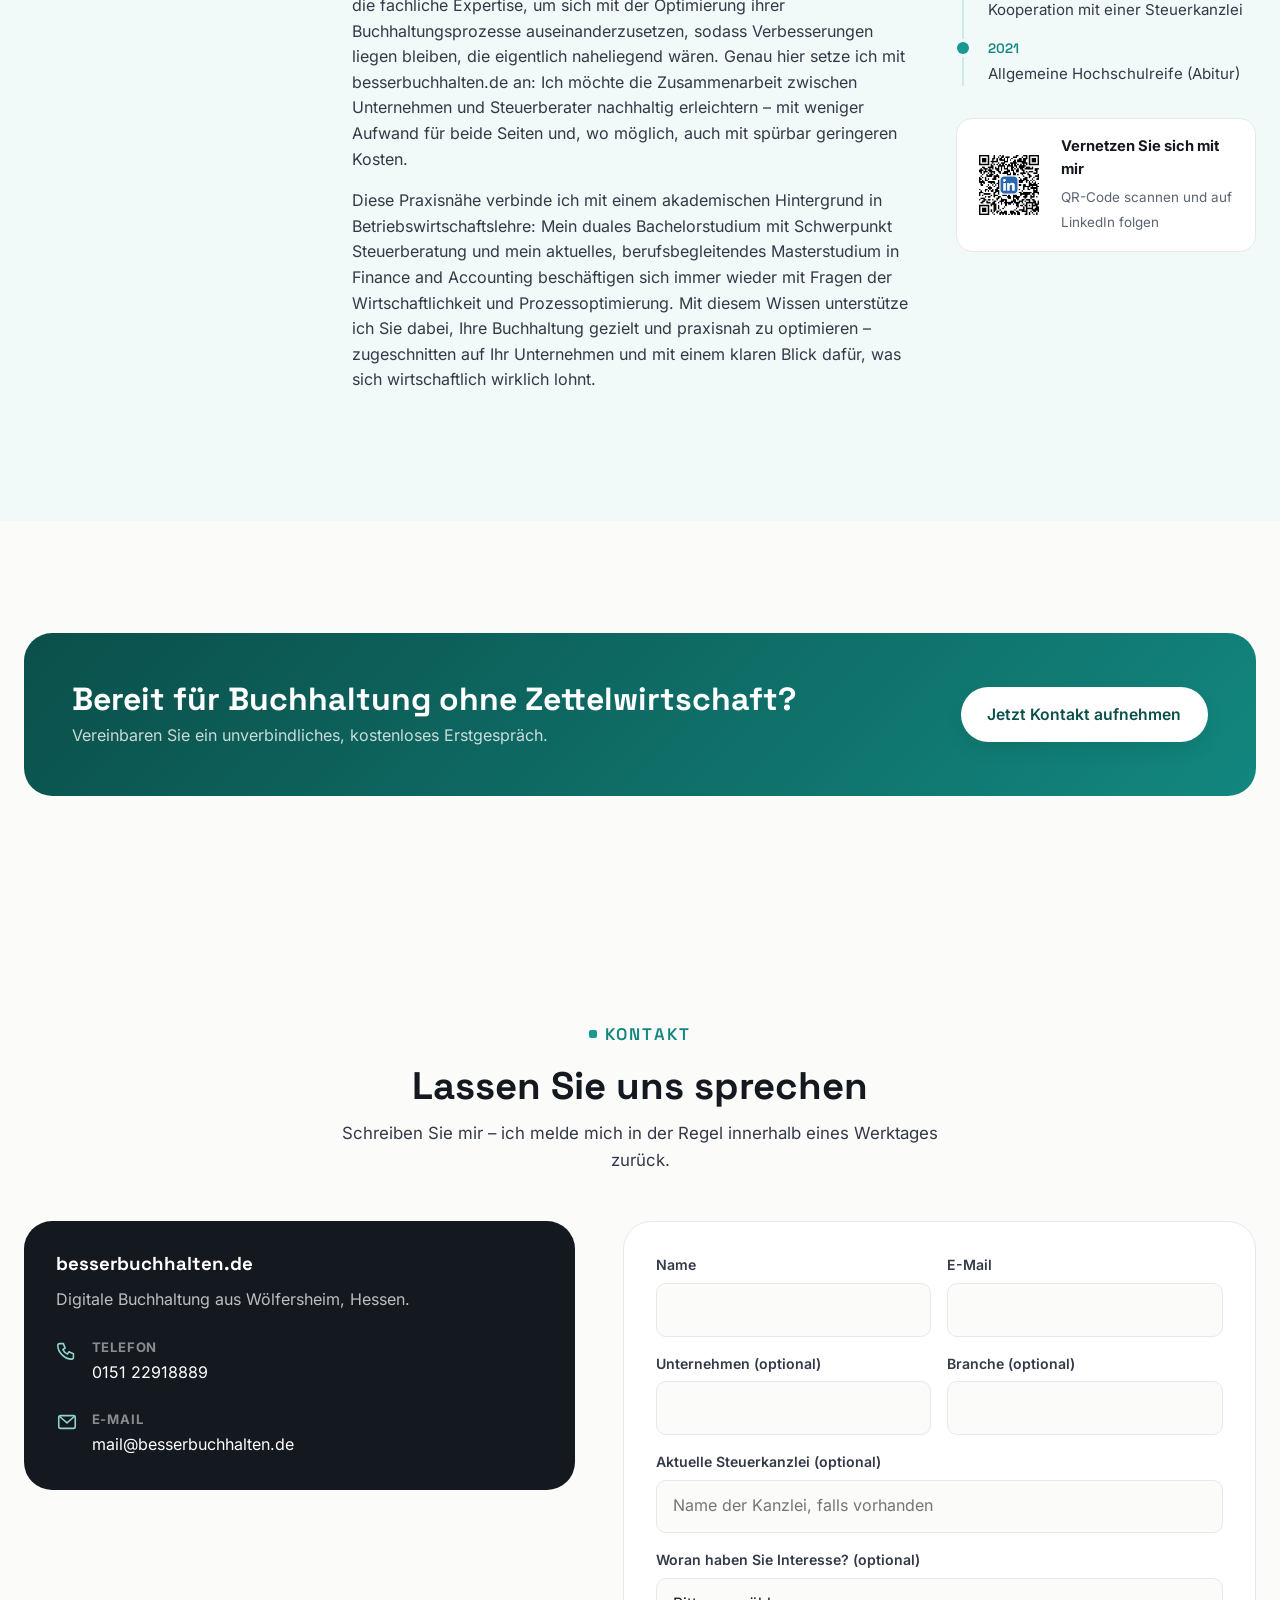
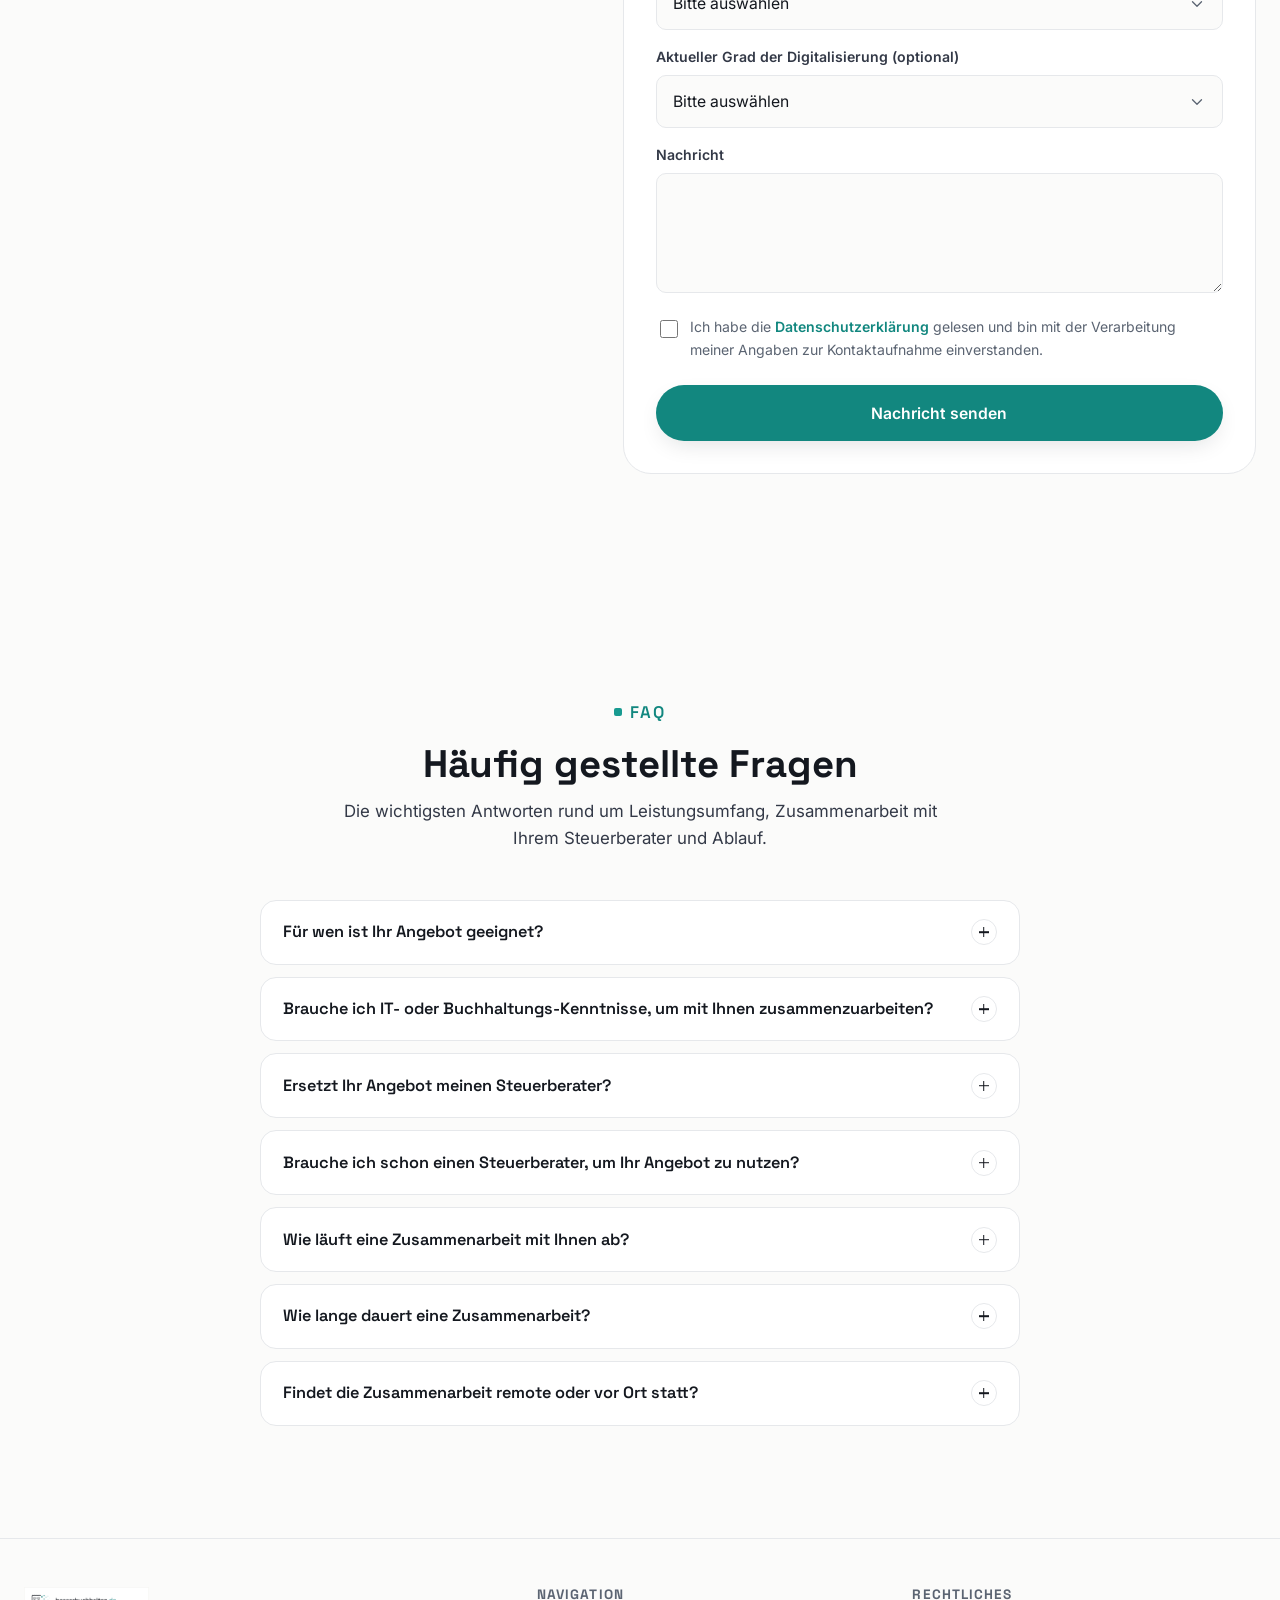
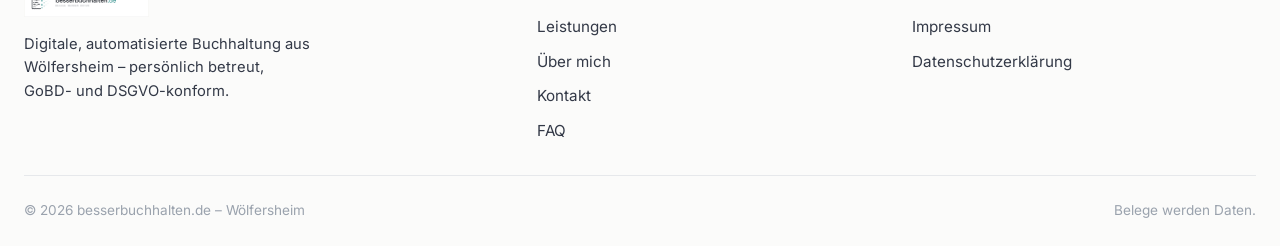
==== commit 08bf5826: "Remove the video hero; Einleitung is now the page start Drop the scroll-scrubbed frame-sequence hero" ====
--- a/index.html
+++ b/index.html
@@ -56,8 +56,8 @@
 <a class="skip-link" href="#main">Zum Inhalt springen</a>
 
 <div class="site-chrome" id="siteChrome">
-  <a class="brand" id="heroBrand" href="#top" aria-label="besserbuchhalten.de – Startseite">
-    <img src="assets/img/logo-quer.png" alt="besserbuchhalten.de Logo" id="heroBrandImg">
+  <a class="brand" href="#top" aria-label="besserbuchhalten.de – Startseite">
+    <img src="assets/img/logo-quer.png" alt="besserbuchhalten.de Logo">
   </a>
 
   <nav class="nav-pill header-chrome" aria-label="Hauptnavigation">
@@ -100,19 +100,8 @@
 
 <main id="main">
 
-  <!-- HERO: scroll-scrubbed frame sequence (canvas), no text -->
-  <section class="hero-scroll" id="top">
-    <div class="hero-pin">
-      <canvas class="hero-canvas" id="heroCanvas" aria-hidden="true"></canvas>
-      <div class="hero-scrim" aria-hidden="true"></div>
-      <div class="scroll-cue" aria-hidden="true">
-        <svg viewBox="0 0 24 24" fill="none" stroke="currentColor" stroke-width="1.75" stroke-linecap="round" stroke-linejoin="round"><path d="M12 5v14M6 13l6 6 6-6"/></svg>
-      </div>
-    </div>
-  </section>
-
-  <!-- EINLEITUNG -->
-  <section class="intro" id="einleitung">
+  <!-- EINLEITUNG (jetzt der Seitenanfang) -->
+  <section class="intro" id="top">
     <div class="container intro-inner reveal">
       <p class="eyebrow" style="justify-content:center;">Digitale Buchhaltung aus Wölfersheim</p>
       <h1>Ihre Belege. <span class="accent">Automatisch zu Daten.</span></h1>
--- a/css/style.css
+++ b/css/style.css
@@ -253,15 +253,7 @@
 .brand img {
   height: 34px;
   width: auto;
-  transform-origin: center center;
-  filter: drop-shadow(0 2px 14px rgba(20, 24, 31, 0.35));
-}
-
-/* Nav pill + mobile toggle: hidden by default until the hero has (almost)
-   finished scrubbing into view, then fade in. Default visible without JS. */
-.header-chrome { opacity: 1; transition: opacity var(--dur-med) var(--ease-out); }
-body.has-scroll-hero .header-chrome { opacity: 0; pointer-events: none; }
-body.has-scroll-hero .site-chrome.is-visible .header-chrome { opacity: 1; pointer-events: auto; }
+}
 
 .nav-pill {
   position: absolute;
@@ -397,58 +389,6 @@
   .nav-pill { display: none; }
   .nav-toggle-float { display: inline-flex; }
 }
-
-/* ============ Hero: scroll-scrubbed frame sequence ============ */
-/* Tall scroll track; the pinned viewport-height stage scrubs a preloaded
-   JPEG frame sequence (drawn to canvas) as the user scrolls through it, then
-   scrolls away normally afterwards. A frame sequence is used instead of a
-   <video> element because programmatic currentTime-seeking on scroll is
-   unreliable on iOS Safari; drawing images to canvas has no such limits. */
-.hero-scroll {
-  position: relative;
-  height: 320vh;
-  padding: 0;
-  background: var(--ink-900);
-}
-.hero-pin {
-  position: sticky;
-  top: 0;
-  height: 100vh;
-  overflow: hidden;
-}
-.hero-canvas {
-  position: absolute;
-  inset: 0;
-  width: 100%;
-  height: 100%;
-  display: block;
-}
-.hero-scrim {
-  position: absolute;
-  inset: 0;
-  background: linear-gradient(180deg, rgba(20, 24, 31, 0) 55%, rgba(20, 24, 31, 0.55) 100%);
-  pointer-events: none;
-}
-.scroll-cue {
-  position: absolute;
-  left: 50%;
-  bottom: var(--space-4);
-  transform: translateX(-50%);
-  color: #fff;
-  opacity: 0.85;
-  animation: cue-bounce 1.8s var(--ease-out) infinite;
-}
-.scroll-cue svg { width: 26px; height: 26px; }
-@keyframes cue-bounce {
-  0%, 100% { transform: translate(-50%, 0); }
-  50% { transform: translate(-50%, 10px); }
-}
-@media (prefers-reduced-motion: reduce) {
-  .scroll-cue { animation: none; }
-}
-/* If no JS runs, there's no scrubbing — shrink the track to a normal viewport-height banner */
-body:not(.has-scroll-hero) .hero-scroll { height: 100vh; }
-body:not(.has-scroll-hero) .hero-pin { position: relative; }
 
 /* ============ Einleitung (intro) ============ */
 .intro-inner {
@@ -745,10 +685,10 @@
   .wheel-text-panel { max-width: 46ch; margin-inline: auto; }
 }
 /* If no JS runs, there's no scroll-driven rotation — show a simple static stack */
-body:not(.has-scroll-hero) .wheel-scroll { height: auto; padding-block: var(--space-8); }
-body:not(.has-scroll-hero) .wheel-pin { position: relative; height: auto; overflow: visible; }
-body:not(.has-scroll-hero) .wheel-text { display: block; }
-body:not(.has-scroll-hero) .wheel-text-panel {
+body:not(.has-scroll-wheel) .wheel-scroll { height: auto; padding-block: var(--space-8); }
+body:not(.has-scroll-wheel) .wheel-pin { position: relative; height: auto; overflow: visible; }
+body:not(.has-scroll-wheel) .wheel-text { display: block; }
+body:not(.has-scroll-wheel) .wheel-text-panel {
   grid-row: auto;
   grid-column: auto;
   opacity: 1;
@@ -757,9 +697,9 @@
   margin-inline: auto;
   margin-bottom: var(--space-6);
 }
-body:not(.has-scroll-hero) .wheel-circle { display: none; }
-body:not(.has-scroll-hero) .wheel-title { display: none; }
-body:not(.has-scroll-hero) .wheel-text-panel::before {
+body:not(.has-scroll-wheel) .wheel-circle { display: none; }
+body:not(.has-scroll-wheel) .wheel-title { display: none; }
+body:not(.has-scroll-wheel) .wheel-text-panel::before {
   content: attr(data-title);
   display: block;
   font-family: var(--font-head);
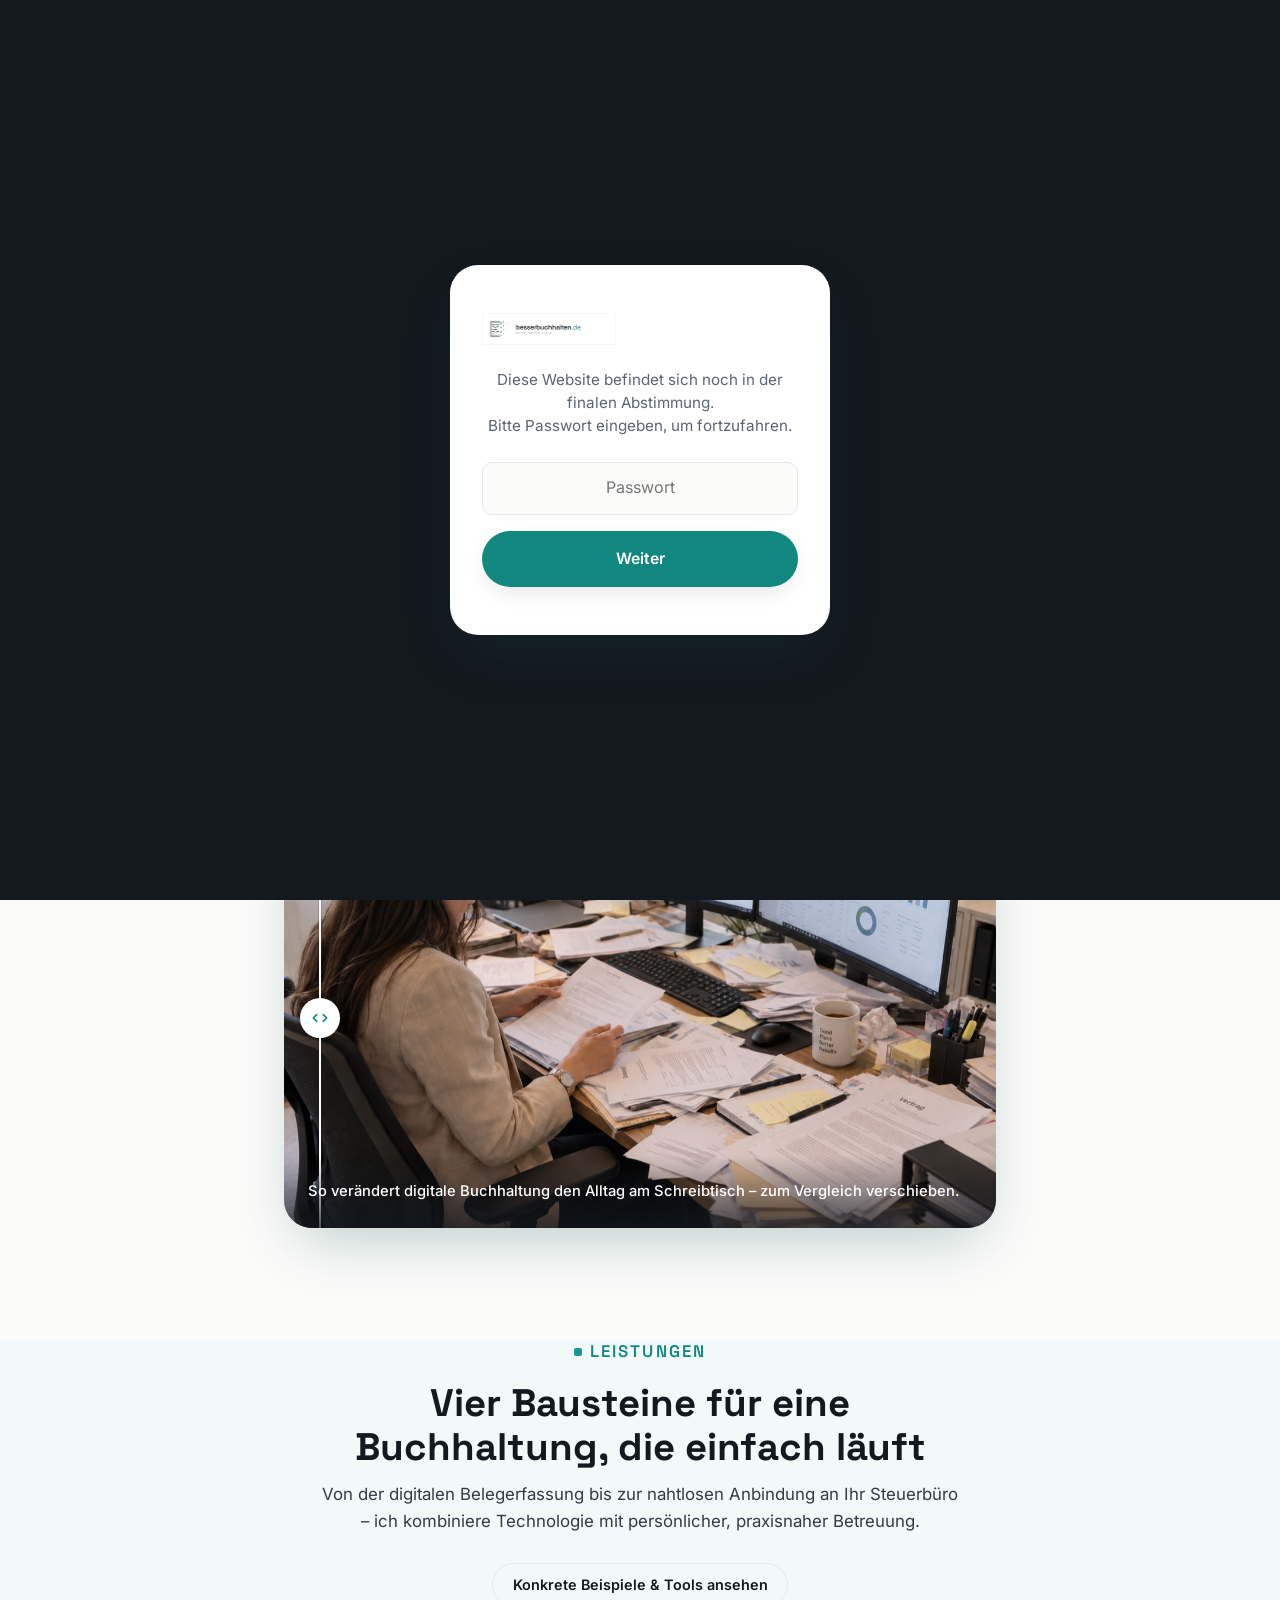
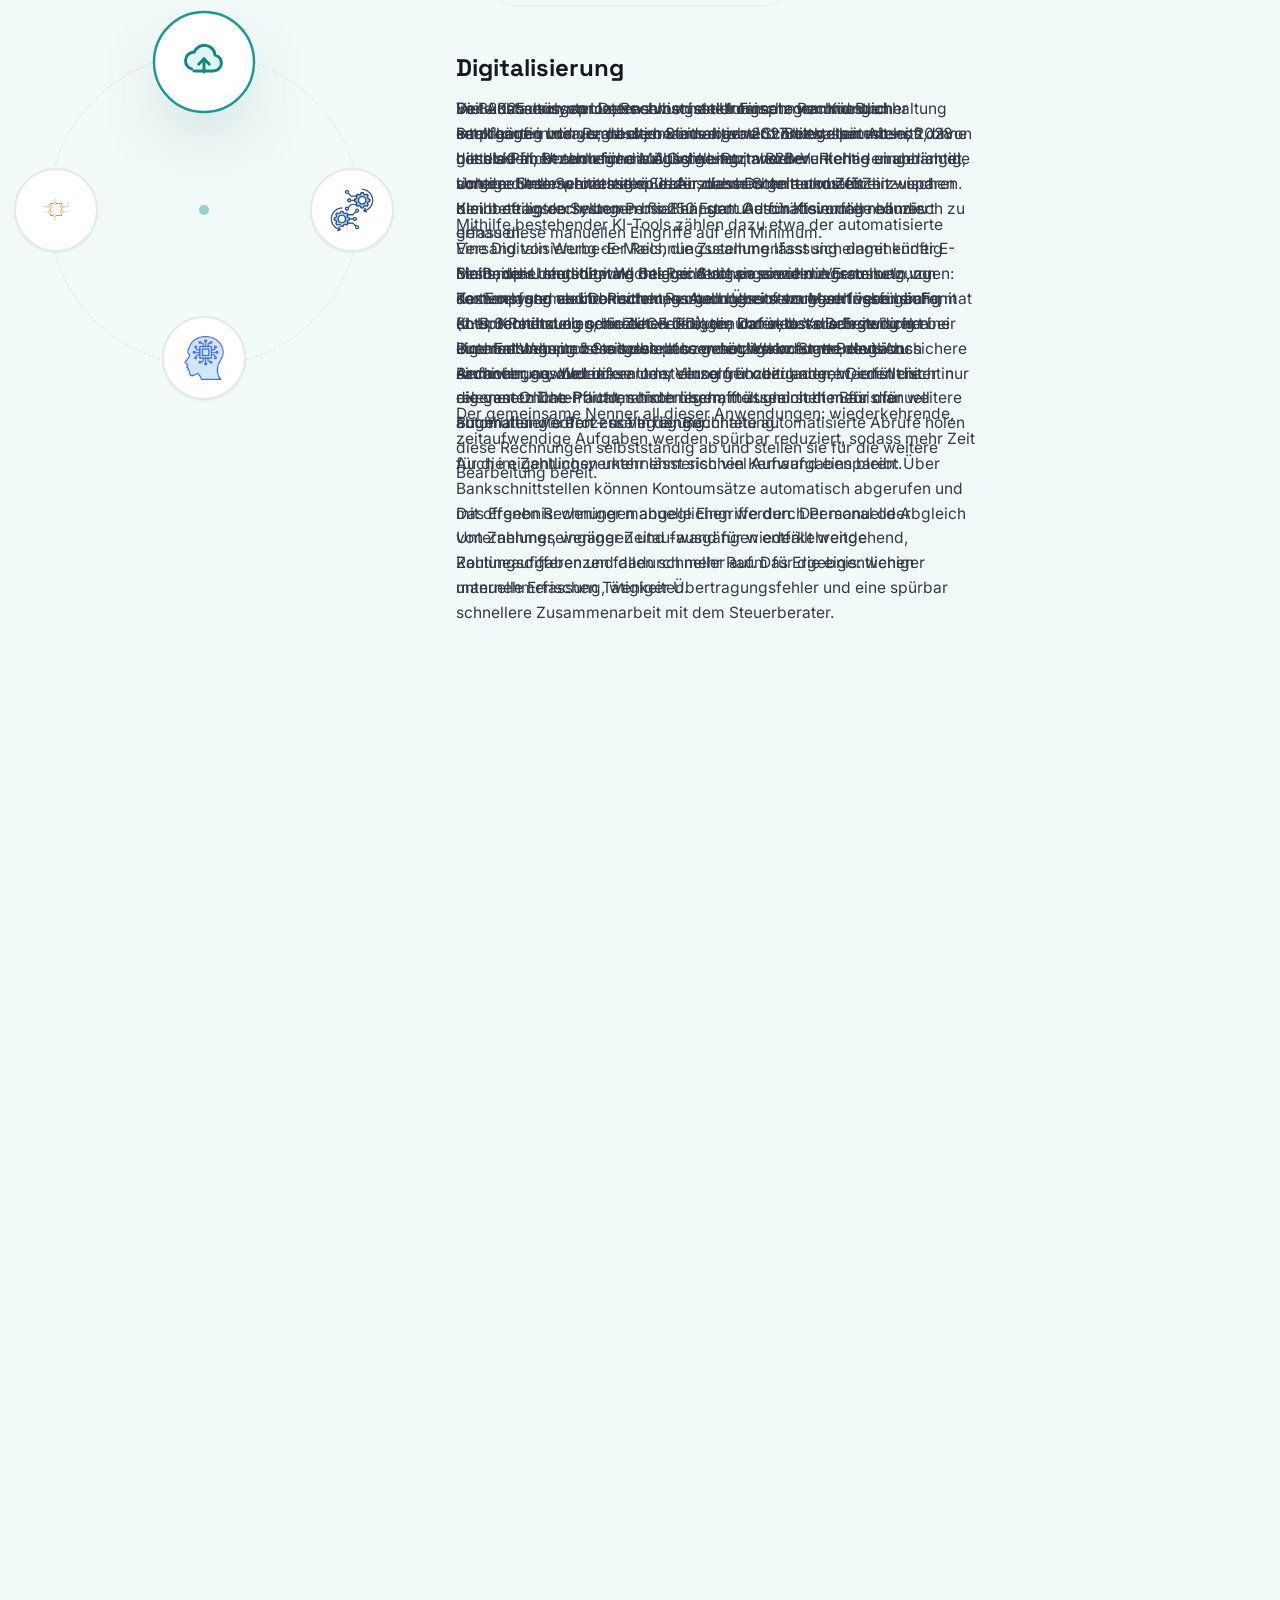
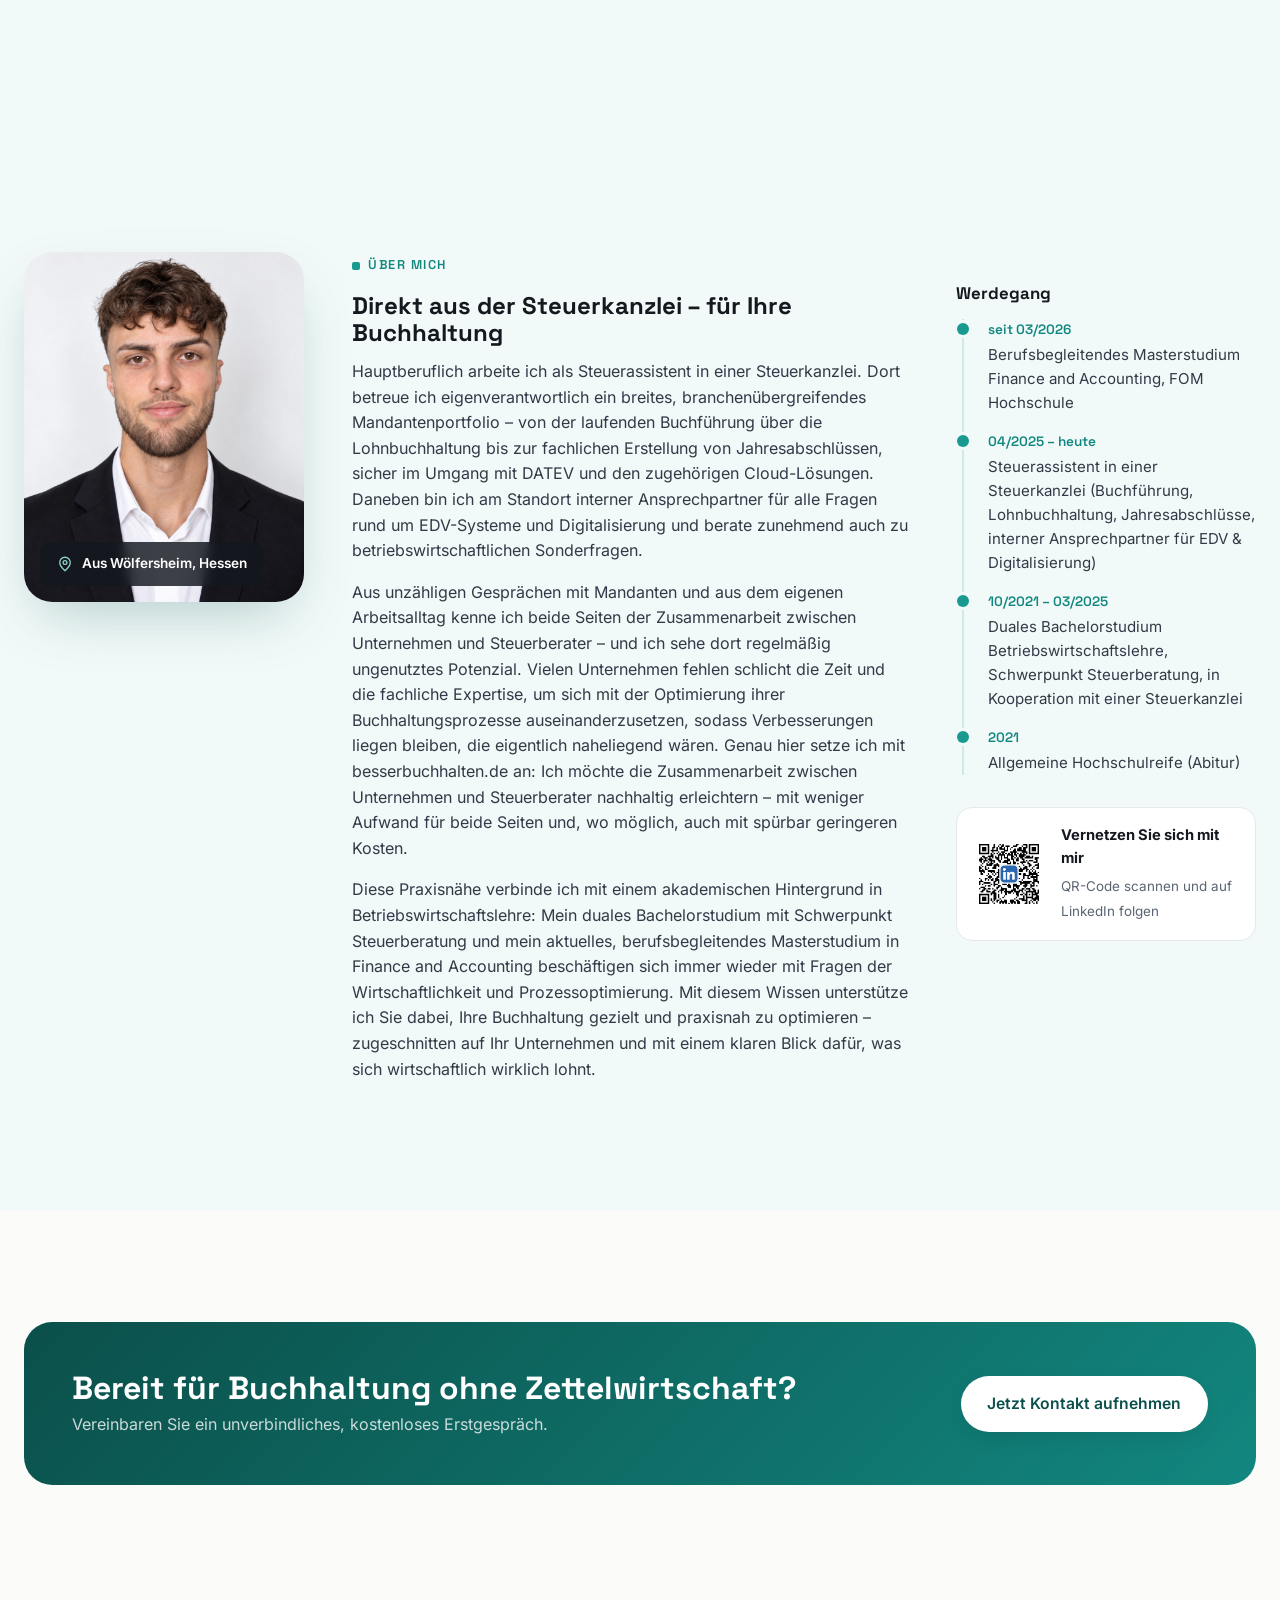
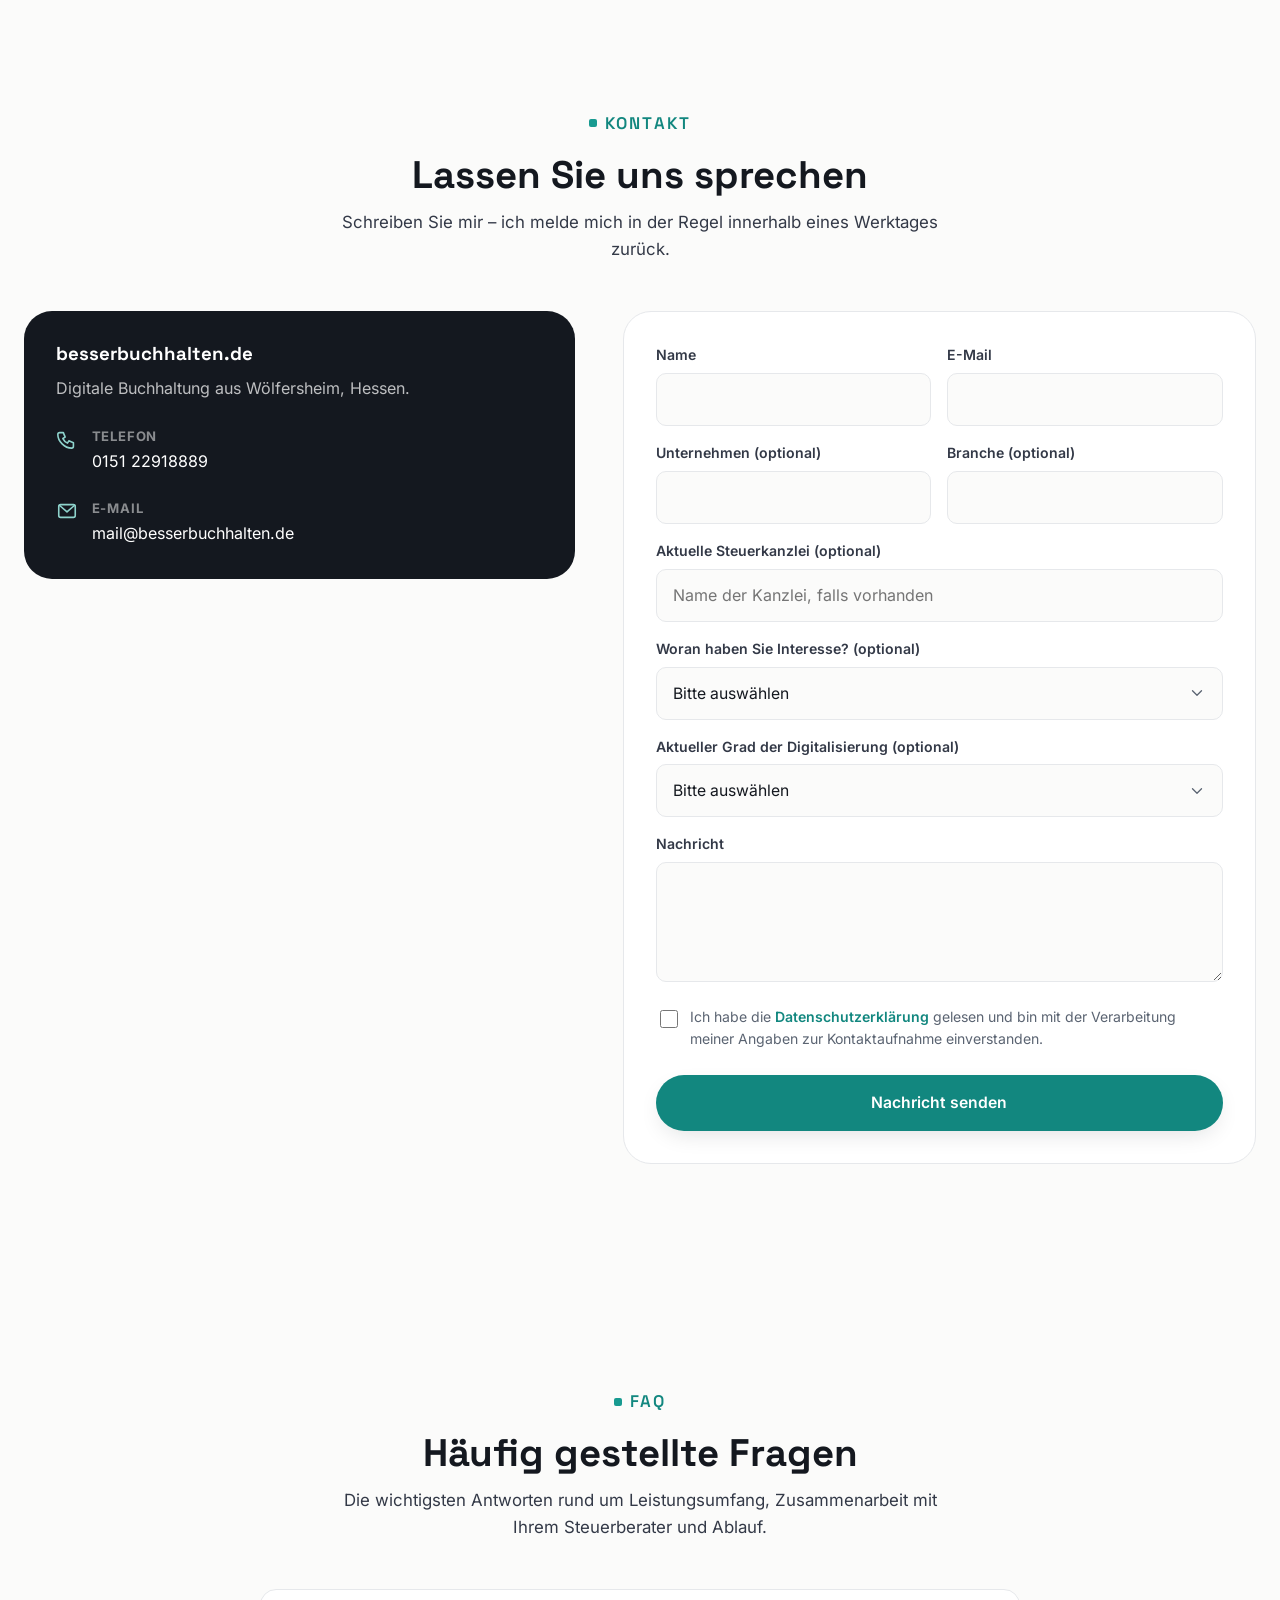
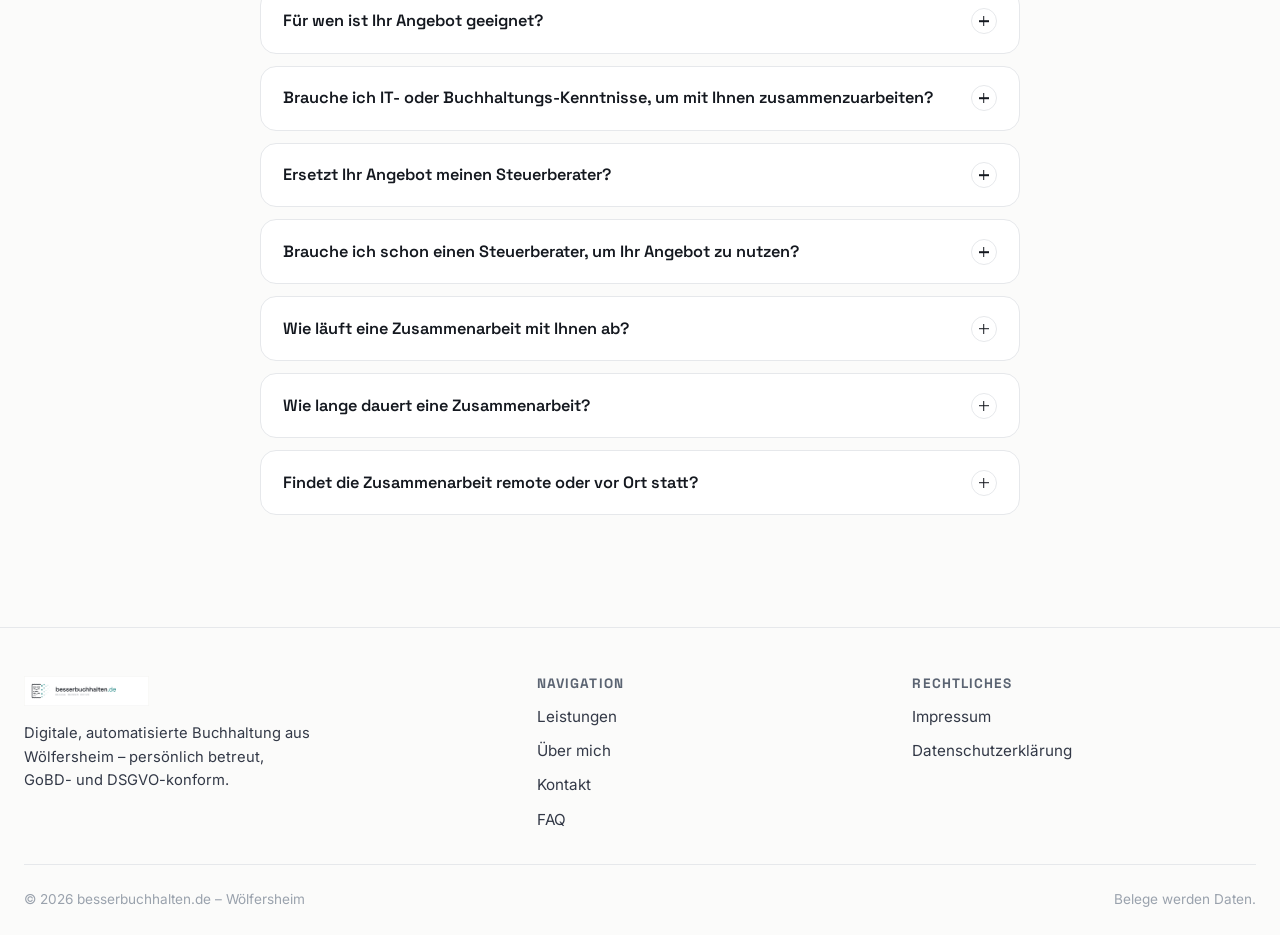
==== commit d740372f: "Merge Leistungen into the wheel, add a concrete-examples subpage The short "Vier Bausteine" card gri" ====
--- a/index.html
+++ b/index.html
@@ -133,52 +133,16 @@
     </div>
   </section>
 
-  <!-- LEISTUNGEN -->
-  <section id="leistungen">
-    <div class="container">
-      <div class="section-head reveal">
-        <p class="eyebrow" style="justify-content:center;">Leistungen</p>
-        <h2>Vier Bausteine für eine Buchhaltung, die einfach läuft</h2>
-        <p>Von der digitalen Belegerfassung bis zur nahtlosen Anbindung an Ihr Steuerbüro – ich kombiniere Technologie mit persönlicher, praxisnaher Betreuung.</p>
-      </div>
-      <div class="services-grid reveal-stagger reveal">
-        <article class="service-card" style="--i:0;">
-          <div class="service-icon">
-            <svg viewBox="0 0 24 24" fill="none"><path d="M7 15.3a3.9 3.9 0 0 1 .6-7.75A4.9 4.9 0 0 1 17 8.9a3.6 3.6 0 0 1-.8 7.1H8a3.1 3.1 0 0 1-1-.2" fill="var(--teal-100)" stroke="var(--teal-700)" stroke-width="1.3"/><path d="M12 10.5v6M9.6 13 12 10.5 14.4 13" stroke="var(--teal-700)" stroke-width="1.3" stroke-linecap="round" stroke-linejoin="round"/></svg>
-          </div>
-          <h3>Digitalisierung</h3>
-          <p>Mit der gesetzlichen E-Rechnungspflicht wird die Digitalisierung von Rechnungen für Unternehmen zur Pflicht. Wer frühzeitig die technischen Voraussetzungen schafft, kann elektronische Rechnungen sicher empfangen, verarbeiten und archivieren.</p>
-        </article>
-        <article class="service-card" style="--i:1;">
-          <div class="service-icon">
-            <img src="assets/img/icons/automatisierung.png" alt="">
-          </div>
-          <h3>Automatisierung</h3>
-          <p>Viele wiederkehrende Handgriffe in der Buchhaltung lassen sich automatisieren. Mit den passenden, bereits am Markt verfügbaren Tools richte ich für Sie ein, dass Belege automatisch bereitgestellt und Rechnungen direkt aus Online-Portalen abgerufen werden – der manuelle Aufwand entfällt.</p>
-        </article>
-        <article class="service-card" style="--i:2;">
-          <div class="service-icon">
-            <img src="assets/img/icons/ki.png" alt="">
-          </div>
-          <h3>Künstliche Intelligenz</h3>
-          <p>Mit bestehenden KI-Tools lässt sich in vielen Unternehmensbereichen gewinnbringend arbeiten – von der Kommunikation bis zur Erstellung von Inhalten. Ich zeige Ihnen, welche Anwendungen zu Ihrem Unternehmen passen. Im eigentlichen Buchhaltungsprozess bleibt der Einsatz von KI in der Regel dem Steuerberater vorbehalten.</p>
-        </article>
-        <article class="service-card" style="--i:3;">
-          <div class="service-icon">
-            <img src="assets/img/icons/schnittstellen.png" alt="">
-          </div>
-          <h3>Schnittstellen</h3>
-          <p>Viele Kassensysteme, Rechnungsprogramme und Bankkonten bringen bereits eigene Schnittstellen mit. Richtig eingerichtet und verbunden, fließen Ihre Daten automatisch dorthin, wo sie gebraucht werden – ganz ohne doppelte manuelle Erfassung.</p>
-        </article>
-      </div>
-    </div>
-  </section>
-
-  <!-- LEISTUNGEN IM DETAIL: scroll-driven rotating icon wheel -->
-  <section class="wheel-scroll" id="leistungen-detail">
+  <!-- LEISTUNGEN: scroll-driven rotating icon wheel -->
+  <section class="wheel-scroll" id="leistungen">
     <div class="wheel-pin">
       <div class="container wheel-inner">
-        <p class="eyebrow wheel-eyebrow">Detaillierte Leistungsübersicht</p>
+        <div class="section-head wheel-section-head reveal">
+          <p class="eyebrow" style="justify-content:center;">Leistungen</p>
+          <h2>Vier Bausteine für eine Buchhaltung, die einfach läuft</h2>
+          <p>Von der digitalen Belegerfassung bis zur nahtlosen Anbindung an Ihr Steuerbüro – ich kombiniere Technologie mit persönlicher, praxisnaher Betreuung.</p>
+          <a href="leistungen-beispiele.html" class="btn btn-ghost btn-sm">Konkrete Beispiele &amp; Tools ansehen</a>
+        </div>
         <div class="wheel-layout">
           <div class="wheel-circle" aria-hidden="true">
             <div class="wheel-ring" id="wheelRing">
--- a/css/style.css
+++ b/css/style.css
@@ -184,6 +184,7 @@
 }
 .btn-ghost:hover { border-color: var(--teal-600); color: var(--teal-700); }
 .btn-block { width: 100%; }
+.btn-sm { padding: 0.55rem 1.2rem; min-height: 38px; font-size: 0.9rem; }
 
 /* ============ Site password gate ============ */
 body:has(.site-gate) { overflow: hidden; }
@@ -594,7 +595,8 @@
   justify-content: center;
   overflow: hidden;
 }
-.wheel-eyebrow { display: flex; justify-content: center; margin-bottom: var(--space-5); }
+.wheel-section-head { margin-bottom: var(--space-4); }
+.wheel-section-head .btn { margin-top: var(--space-2); }
 .wheel-layout {
   display: grid;
   grid-template-columns: 360px 1fr;
@@ -678,11 +680,20 @@
   .wheel-icon { transition: none; }
 }
 @media (max-width: 900px) {
-  .wheel-layout { grid-template-columns: 1fr; justify-items: center; text-align: center; }
-  .wheel-circle { width: 240px; height: 240px; }
-  .wheel-icon { --radius: 98px; width: 64px; height: 64px; }
-  .wheel-title { margin-top: var(--space-4); margin-inline: auto; }
+  .wheel-layout { grid-template-columns: 1fr; justify-items: center; text-align: center; gap: var(--space-3); }
+  .wheel-circle { width: 200px; height: 200px; }
+  .wheel-icon { --radius: 80px; width: 54px; height: 54px; }
+  .wheel-title { margin-top: var(--space-2); margin-inline: auto; }
   .wheel-text-panel { max-width: 46ch; margin-inline: auto; }
+  .wheel-text-panel p { font-size: 0.9rem; margin-bottom: var(--space-2); }
+  /* The header now shares the pinned 100vh stage with the wheel, so it has
+     to stay compact here or the wheel content gets clipped by the pin's
+     overflow:hidden. */
+  .wheel-section-head { margin-bottom: var(--space-2); }
+  .wheel-section-head > p:not(.eyebrow) { display: none; }
+  .wheel-section-head .eyebrow { margin-bottom: 0.4rem; }
+  .wheel-section-head h2 { font-size: 1.15rem; margin-bottom: 0; }
+  .wheel-section-head .btn { margin-top: var(--space-2); }
 }
 /* If no JS runs, there's no scroll-driven rotation — show a simple static stack */
 body:not(.has-scroll-wheel) .wheel-scroll { height: auto; padding-block: var(--space-8); }
@@ -1069,5 +1080,5 @@
   border-radius: 4px;
   font-weight: 600;
 }
-.back-link { display: inline-flex; align-items: center; gap: 0.4rem; margin-bottom: var(--space-4); color: var(--ink-500); font-weight: 600; }
+.back-link { display: flex; width: fit-content; align-items: center; gap: 0.4rem; margin-bottom: var(--space-4); color: var(--ink-500); font-weight: 600; }
 .back-link svg { width: 18px; height: 18px; }
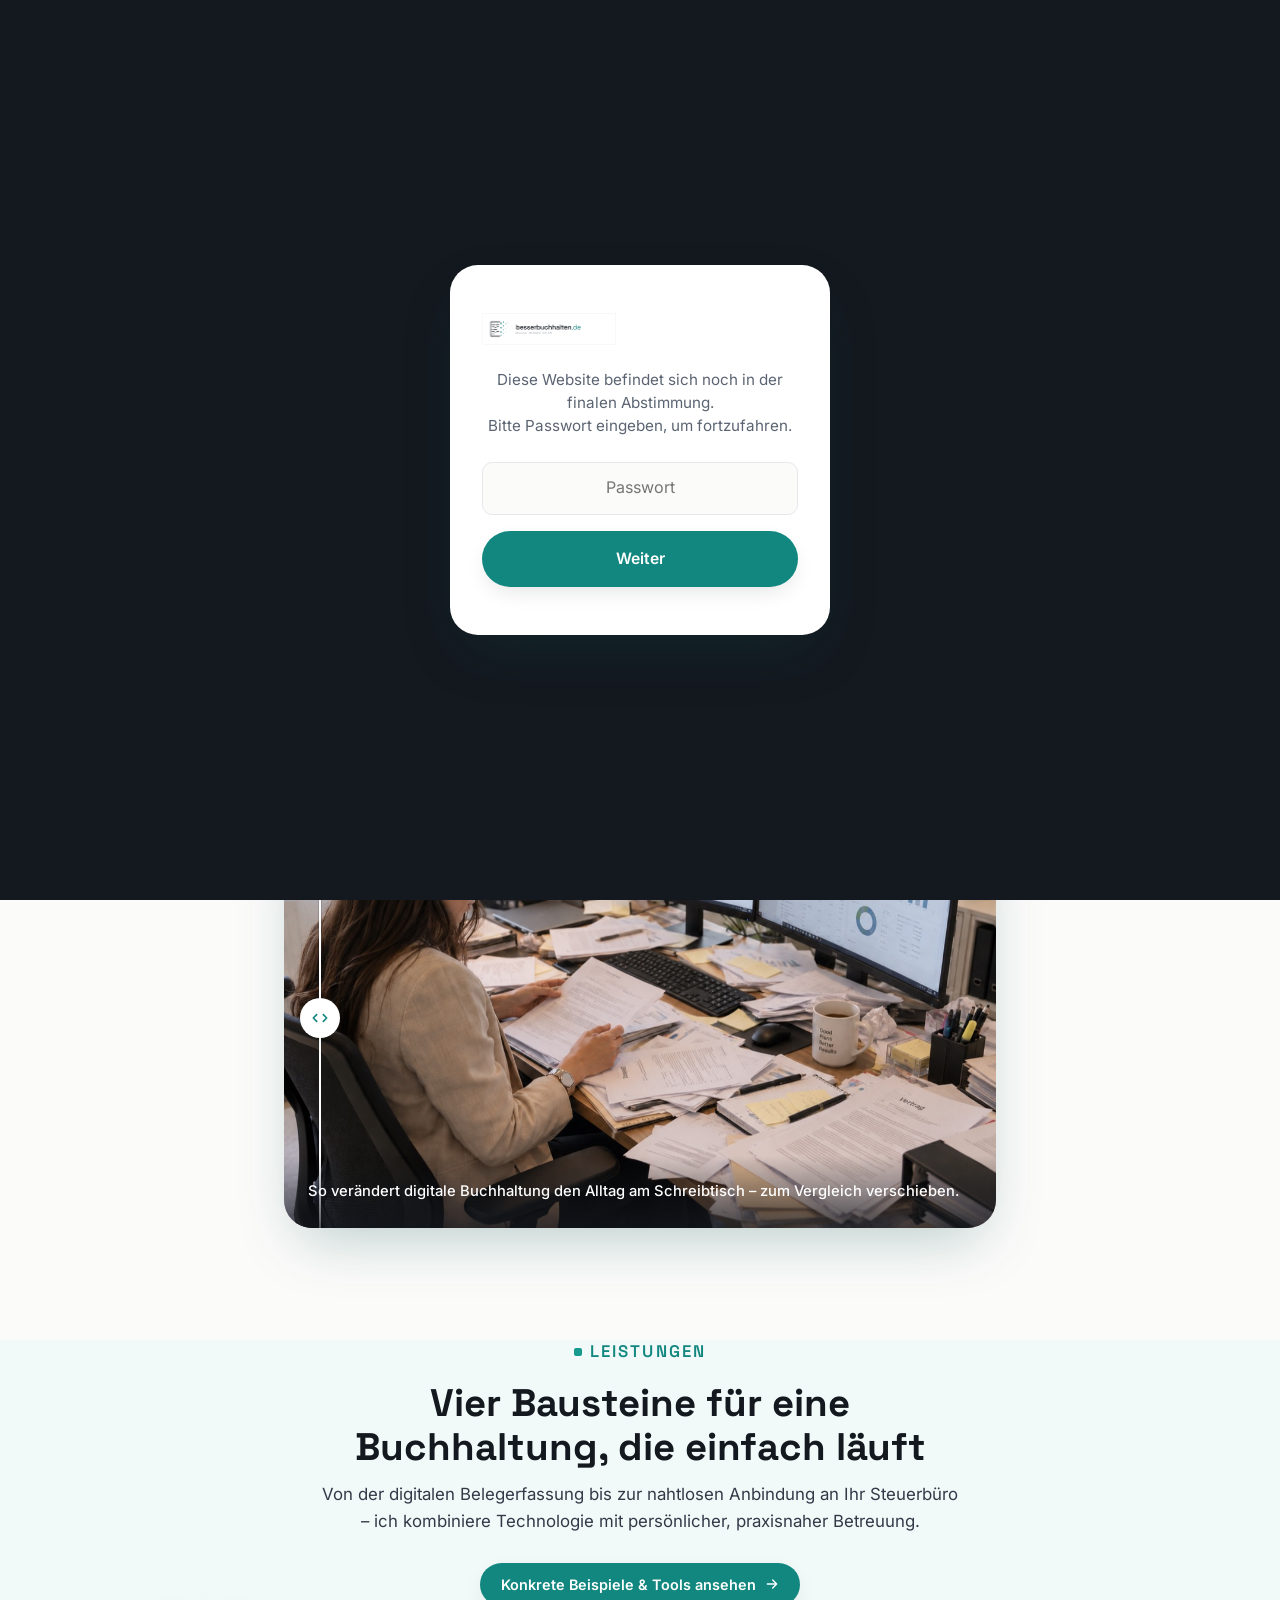
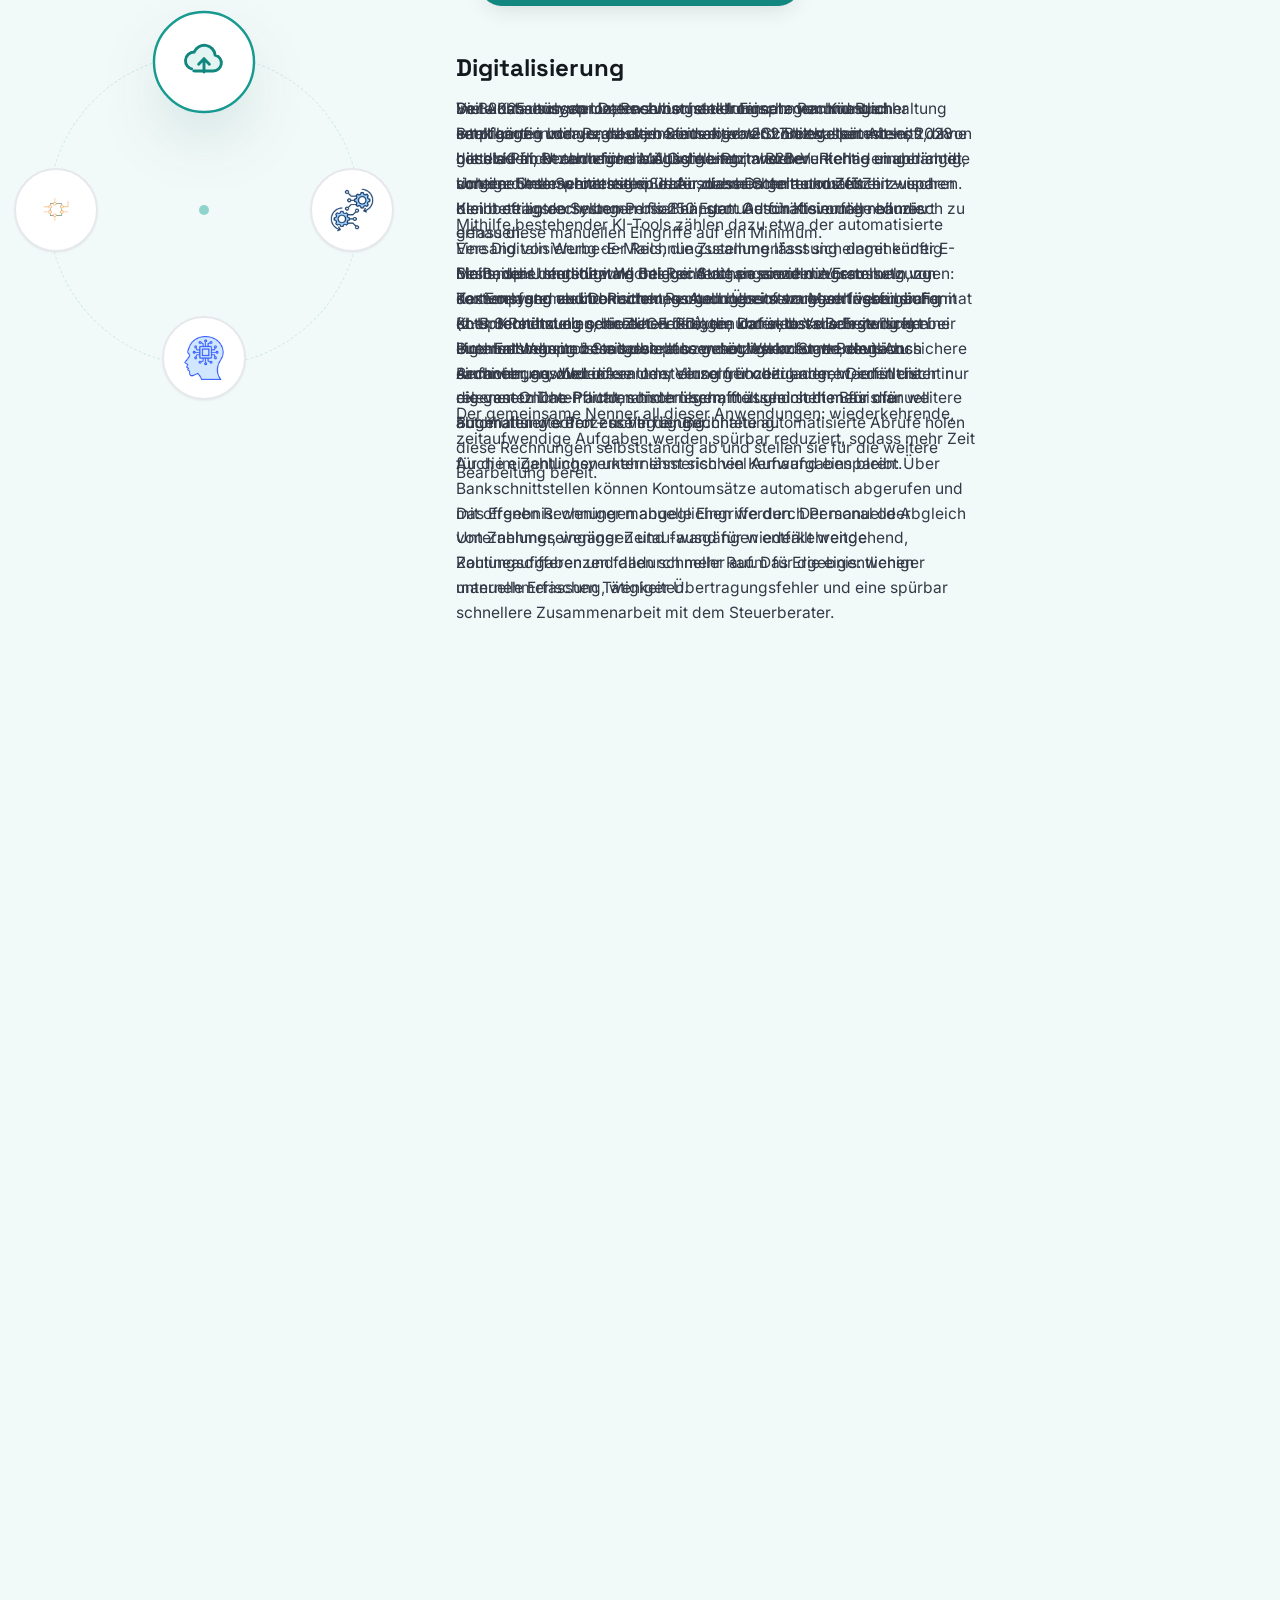
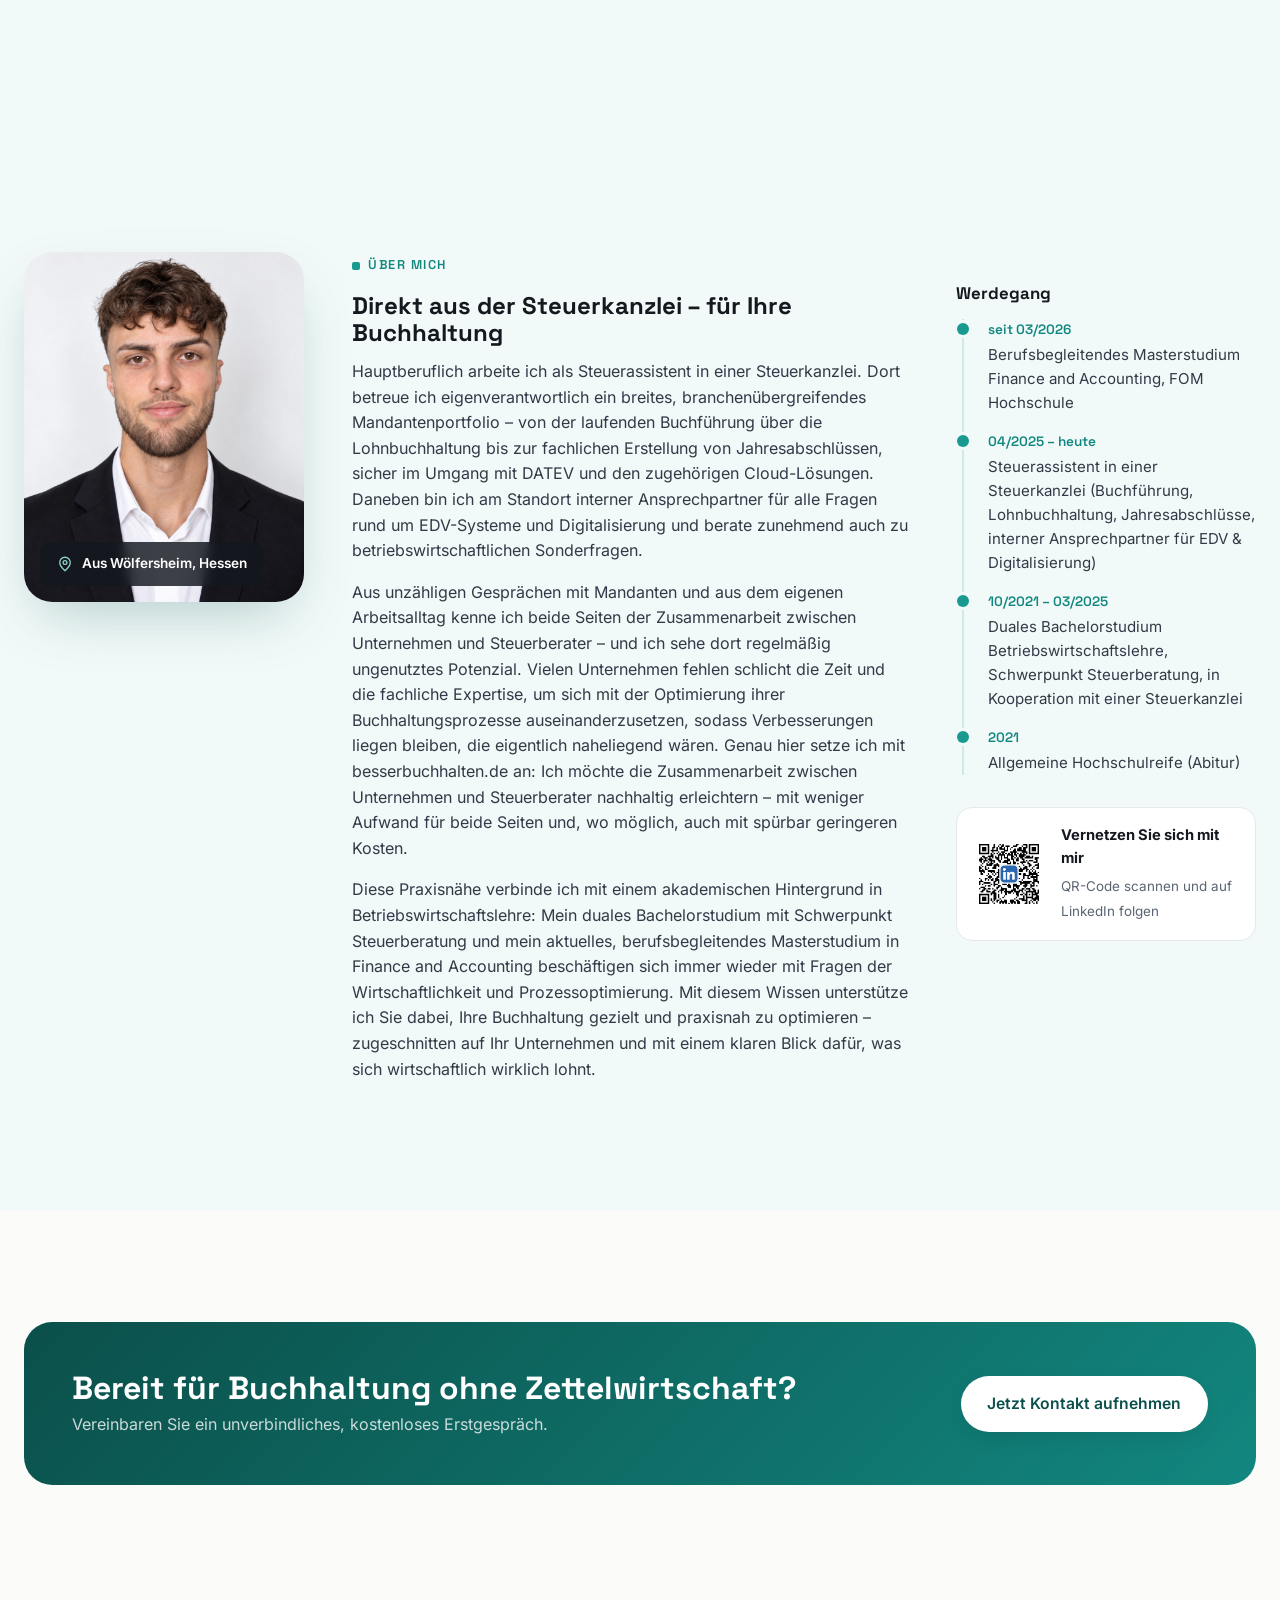
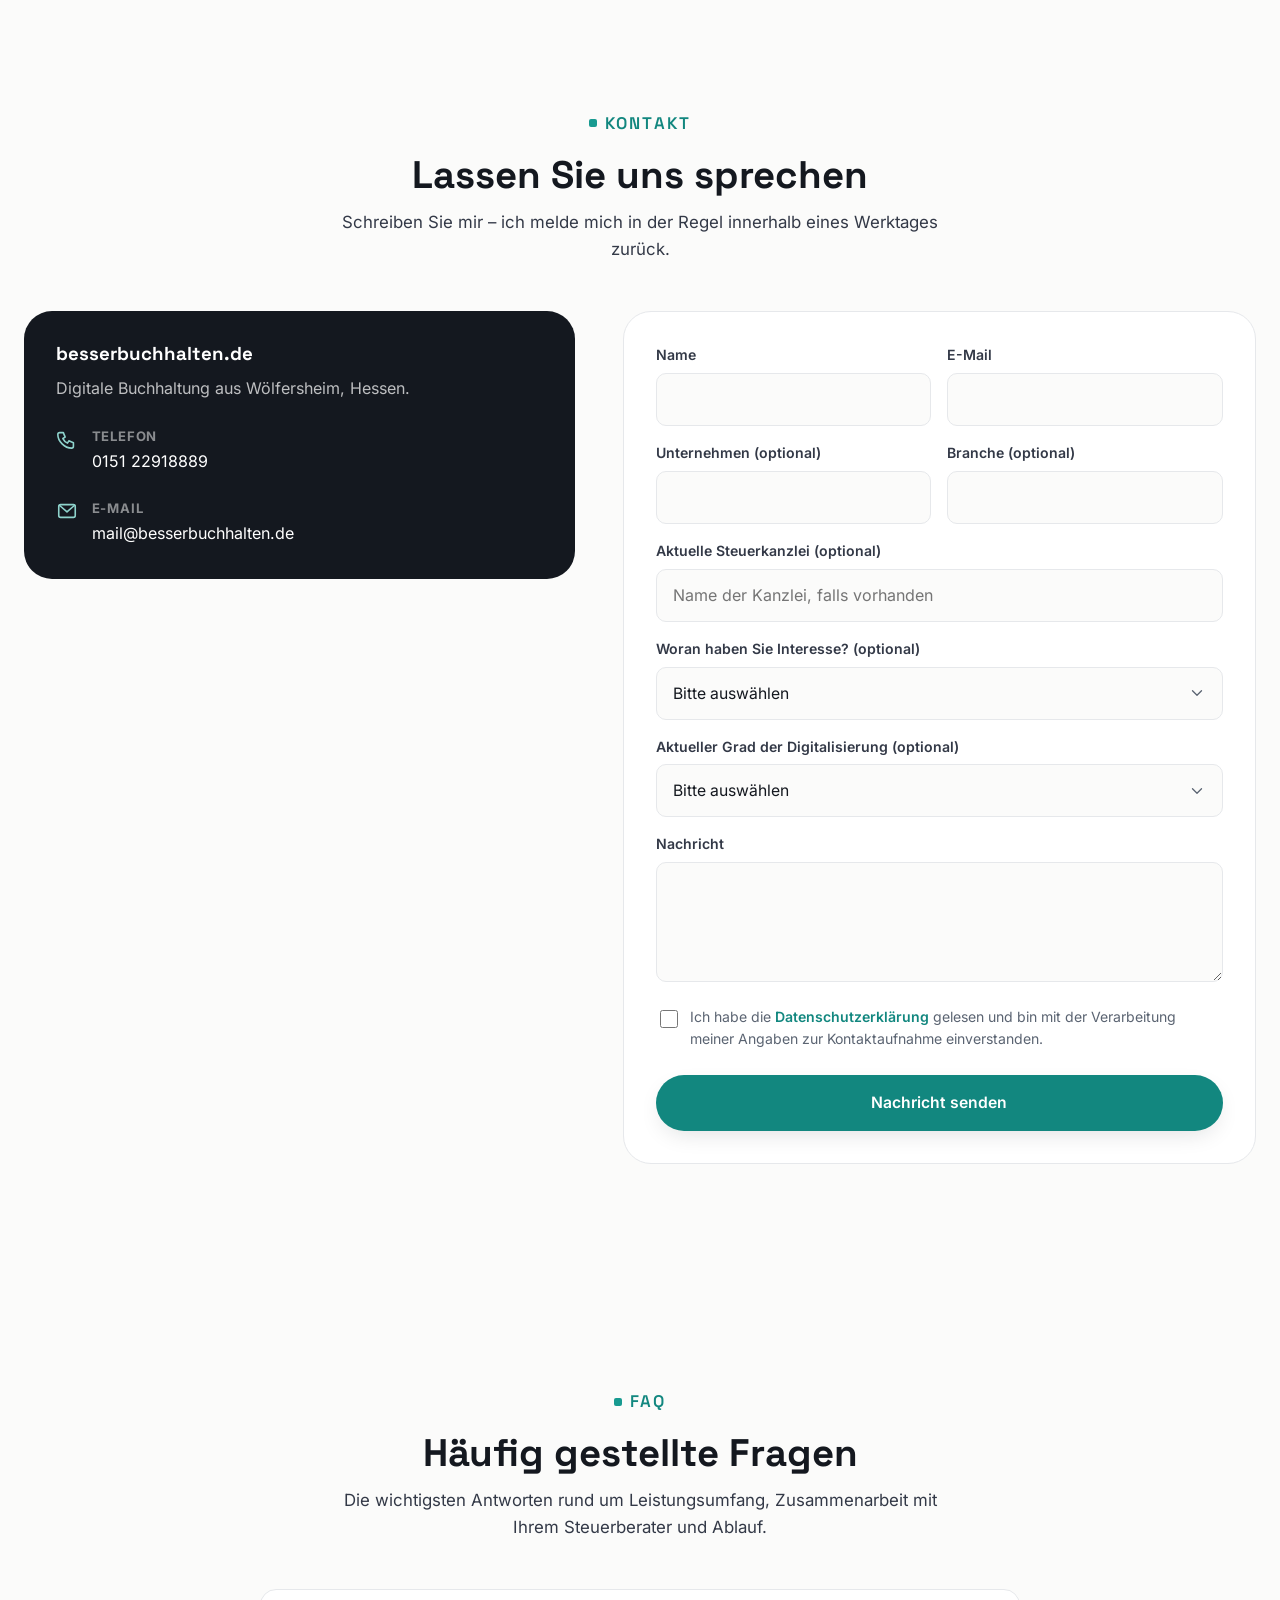
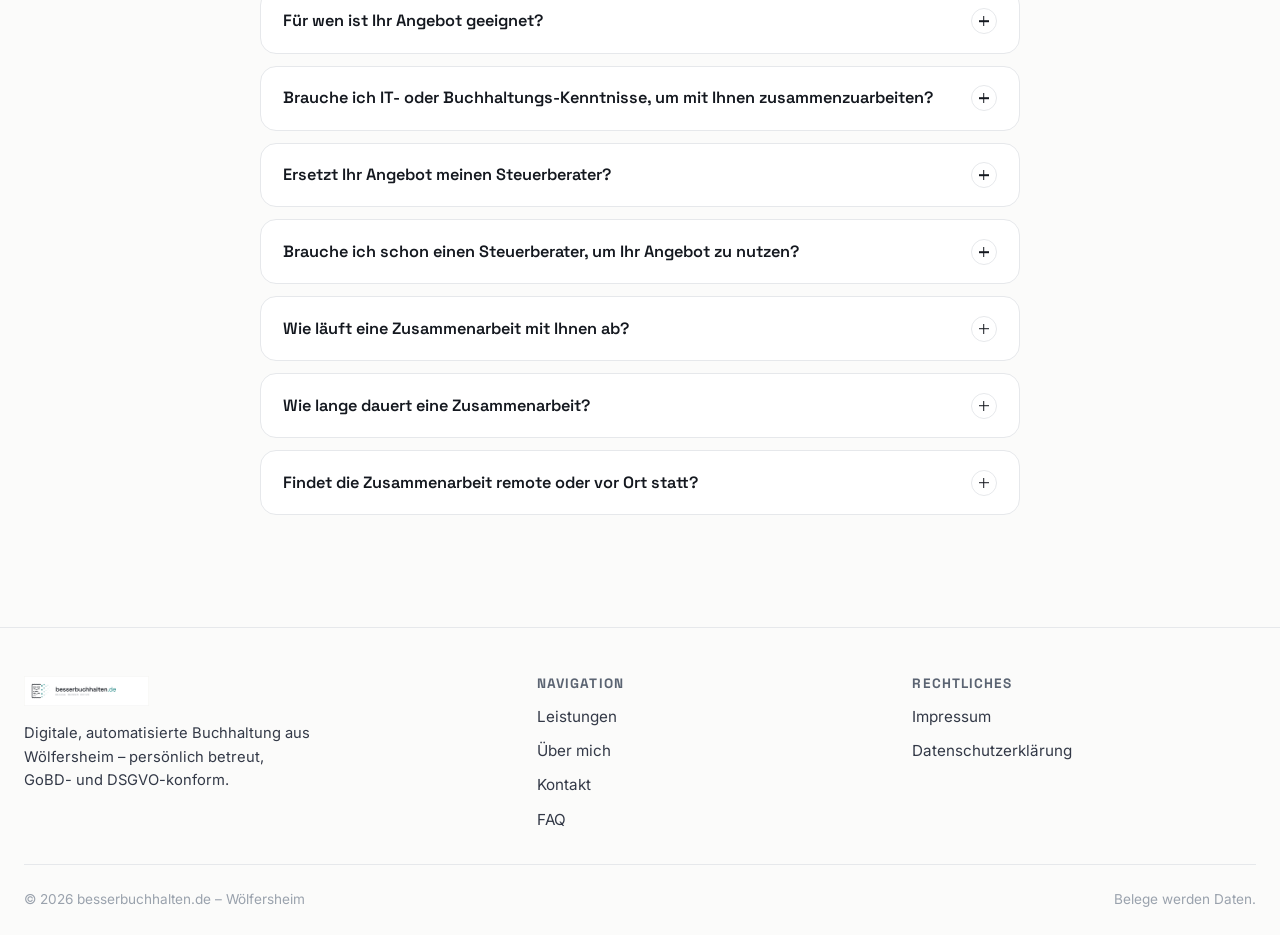
==== commit cc8429ec: "Make the examples button prominent; add a tab selector to the page The "Konkrete Beispiele" link was" ====
--- a/index.html
+++ b/index.html
@@ -141,7 +141,7 @@
           <p class="eyebrow" style="justify-content:center;">Leistungen</p>
           <h2>Vier Bausteine für eine Buchhaltung, die einfach läuft</h2>
           <p>Von der digitalen Belegerfassung bis zur nahtlosen Anbindung an Ihr Steuerbüro – ich kombiniere Technologie mit persönlicher, praxisnaher Betreuung.</p>
-          <a href="leistungen-beispiele.html" class="btn btn-ghost btn-sm">Konkrete Beispiele &amp; Tools ansehen</a>
+          <a href="leistungen-beispiele.html" class="btn btn-accent btn-sm">Konkrete Beispiele &amp; Tools ansehen<svg viewBox="0 0 24 24" fill="none" stroke="currentColor" stroke-width="2" stroke-linecap="round" stroke-linejoin="round" style="width:16px;height:16px;"><path d="M5 12h14M13 6l6 6-6 6"/></svg></a>
         </div>
         <div class="wheel-layout">
           <div class="wheel-circle" aria-hidden="true">
--- a/css/style.css
+++ b/css/style.css
@@ -1082,3 +1082,43 @@
 }
 .back-link { display: flex; width: fit-content; align-items: center; gap: 0.4rem; margin-bottom: var(--space-4); color: var(--ink-500); font-weight: 600; }
 .back-link svg { width: 18px; height: 18px; }
+
+/* ============ Leistungen-Beispiele: persistent tab selector ============ */
+.examples-tabbar {
+  position: sticky;
+  top: 0;
+  z-index: 50;
+  background: var(--bg);
+  border-bottom: 1px solid var(--border);
+  padding-block: var(--space-3);
+  margin-bottom: var(--space-6);
+}
+.examples-tabs {
+  display: flex;
+  gap: 0.6rem;
+  overflow-x: auto;
+  scrollbar-width: none;
+}
+.examples-tabs::-webkit-scrollbar { display: none; }
+.examples-tab {
+  flex: 0 0 auto;
+  display: inline-flex;
+  align-items: center;
+  gap: 0.5rem;
+  padding: 0.6rem 1.1rem;
+  border-radius: 999px;
+  border: 1.5px solid var(--border);
+  background: var(--surface);
+  color: var(--ink-700);
+  font-weight: 600;
+  font-size: 0.92rem;
+  white-space: nowrap;
+  transition: background var(--dur-fast) var(--ease-out), color var(--dur-fast) var(--ease-out), border-color var(--dur-fast) var(--ease-out);
+}
+.examples-tab svg { width: 18px; height: 18px; flex-shrink: 0; }
+.examples-tab:hover { border-color: var(--teal-300); color: var(--teal-700); }
+.examples-tab.is-active { background: var(--teal-700); border-color: var(--teal-700); color: #fff; }
+.examples-panel h2 { margin-top: 0; }
+@media (max-width: 560px) {
+  .examples-tab { font-size: 0.85rem; padding: 0.55rem 0.9rem; }
+}
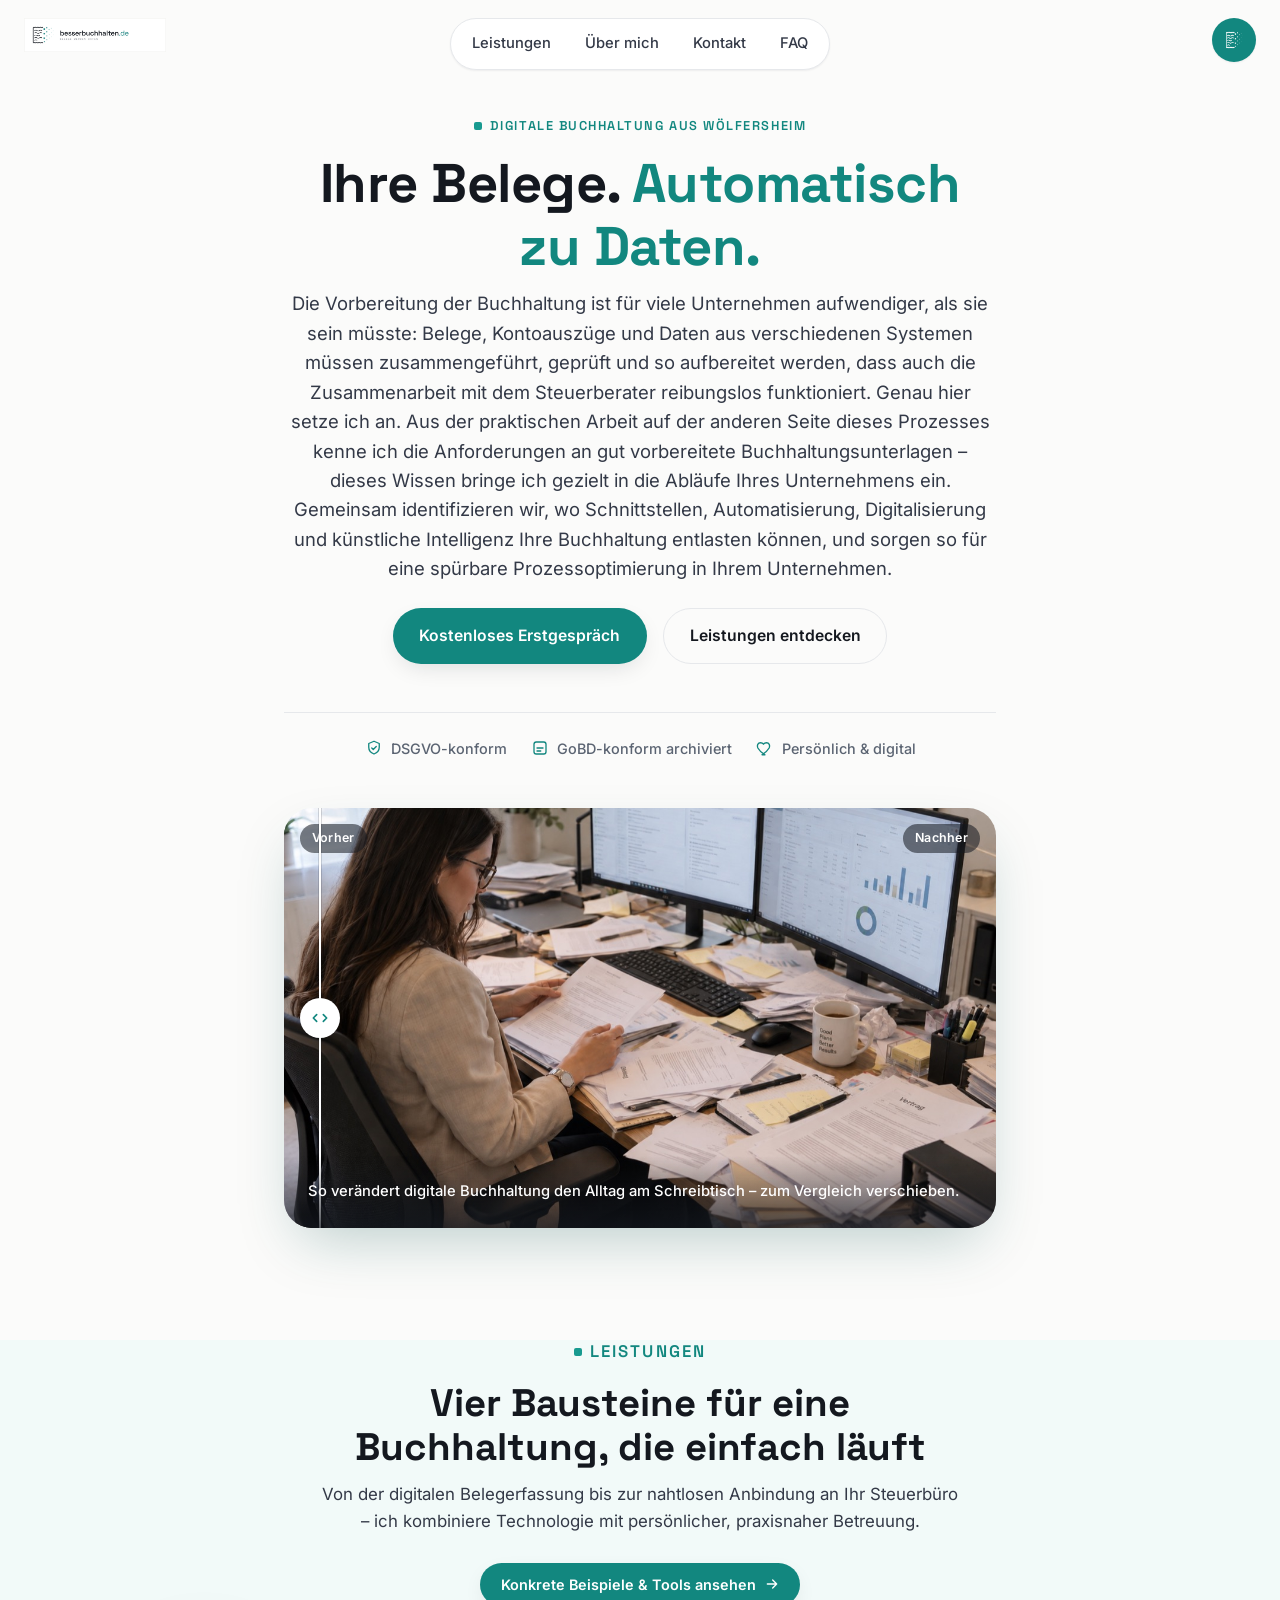
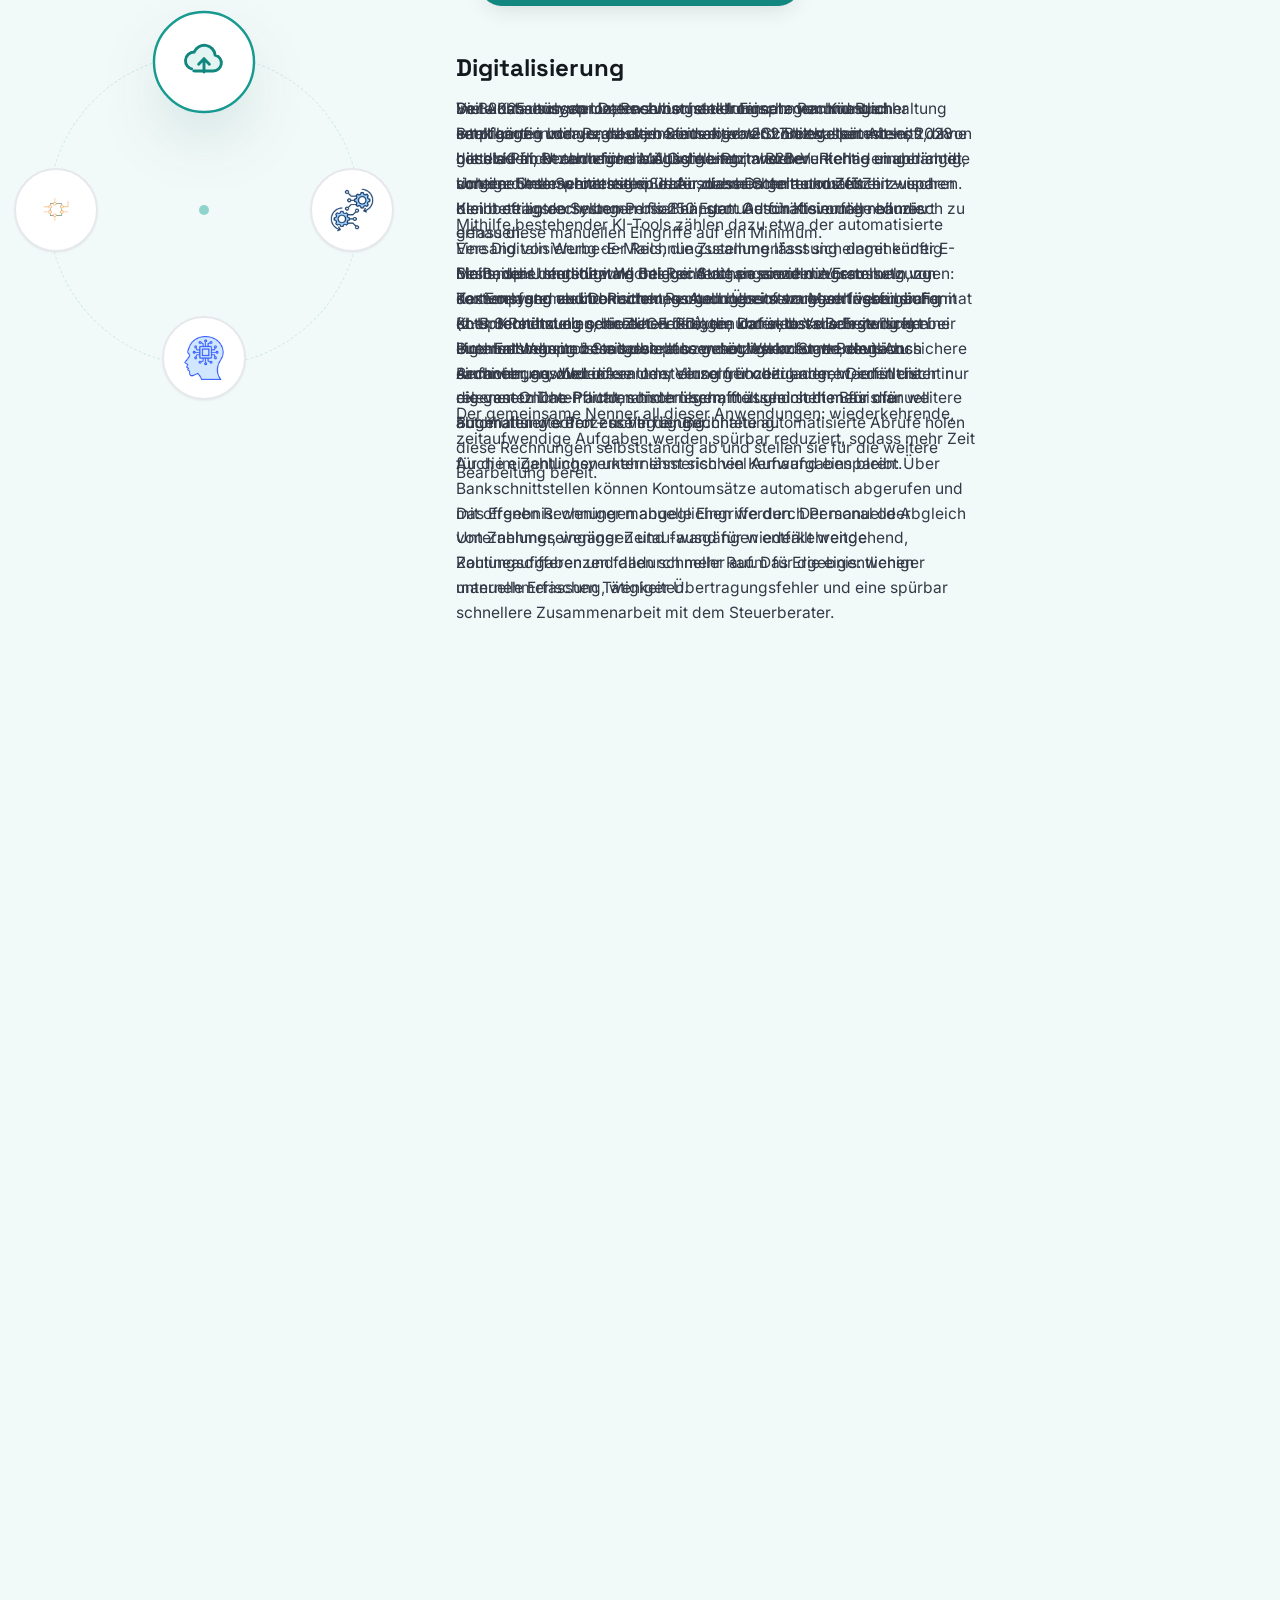
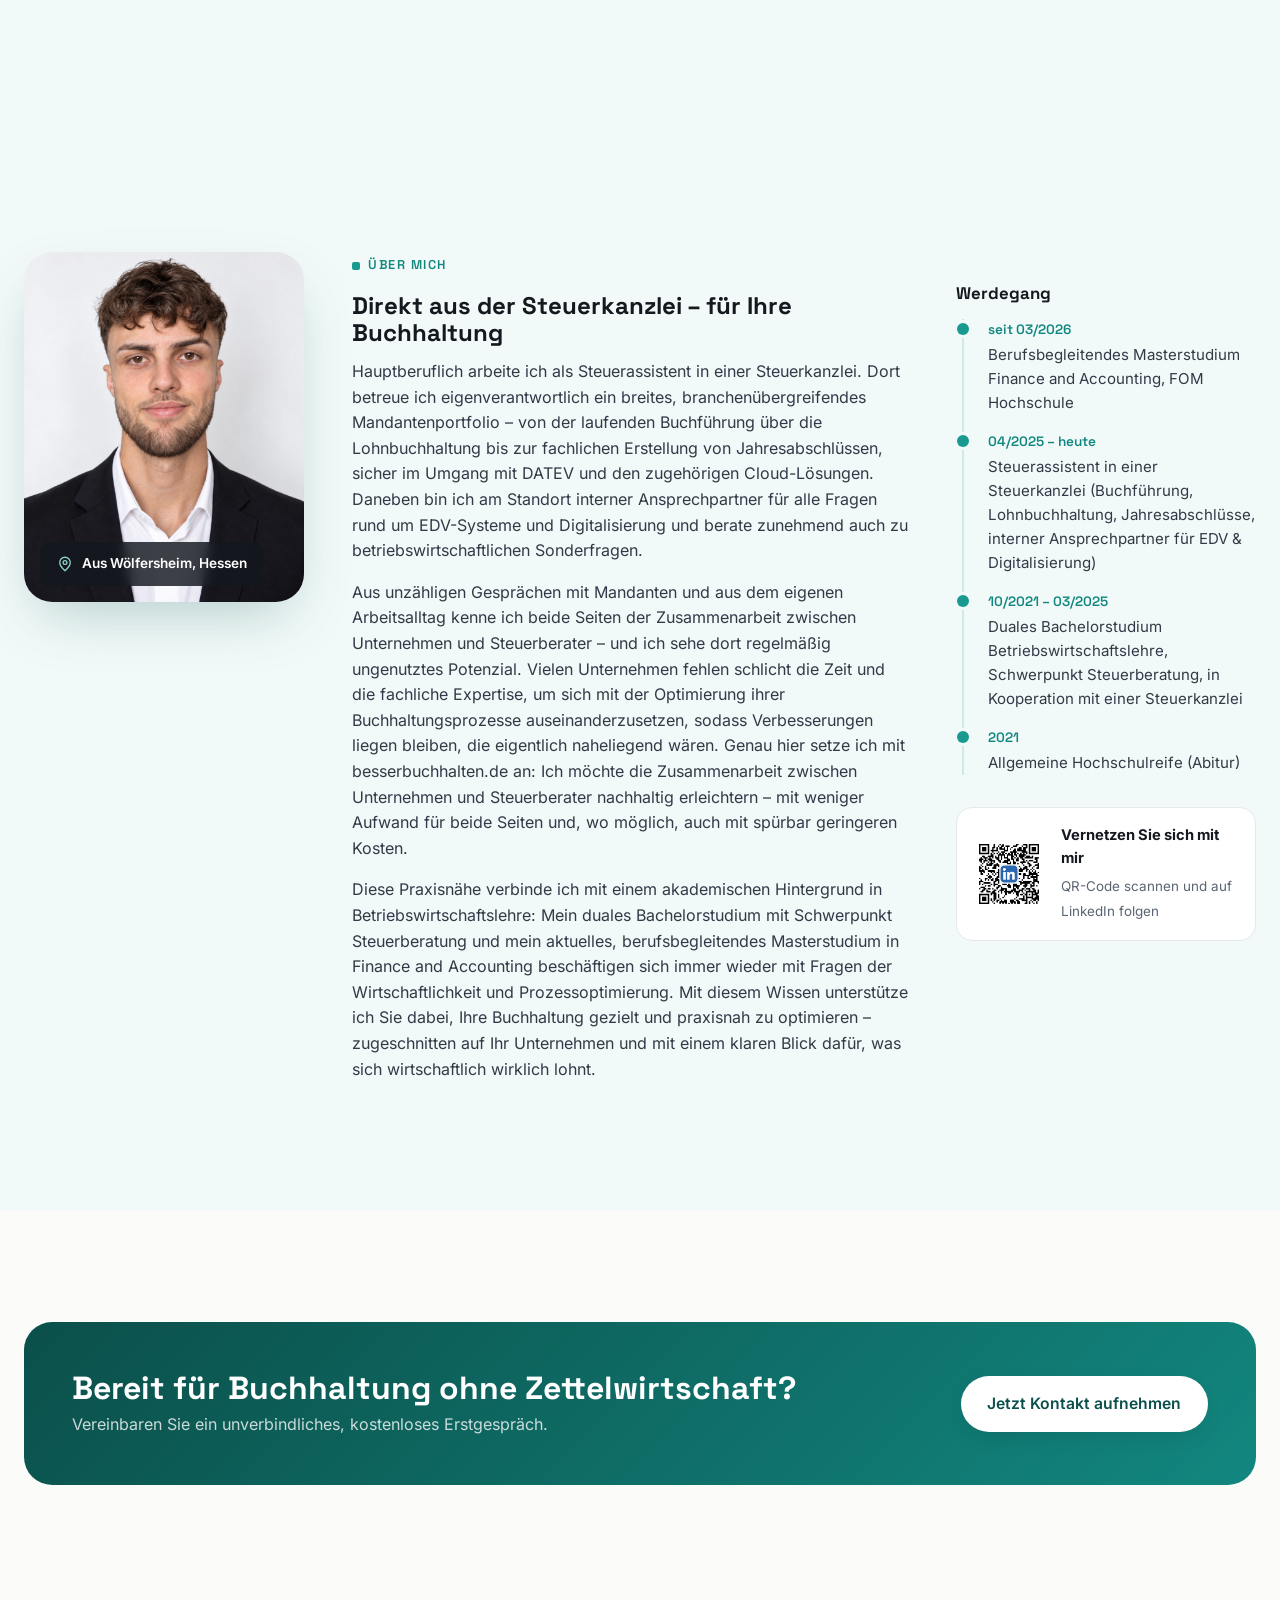
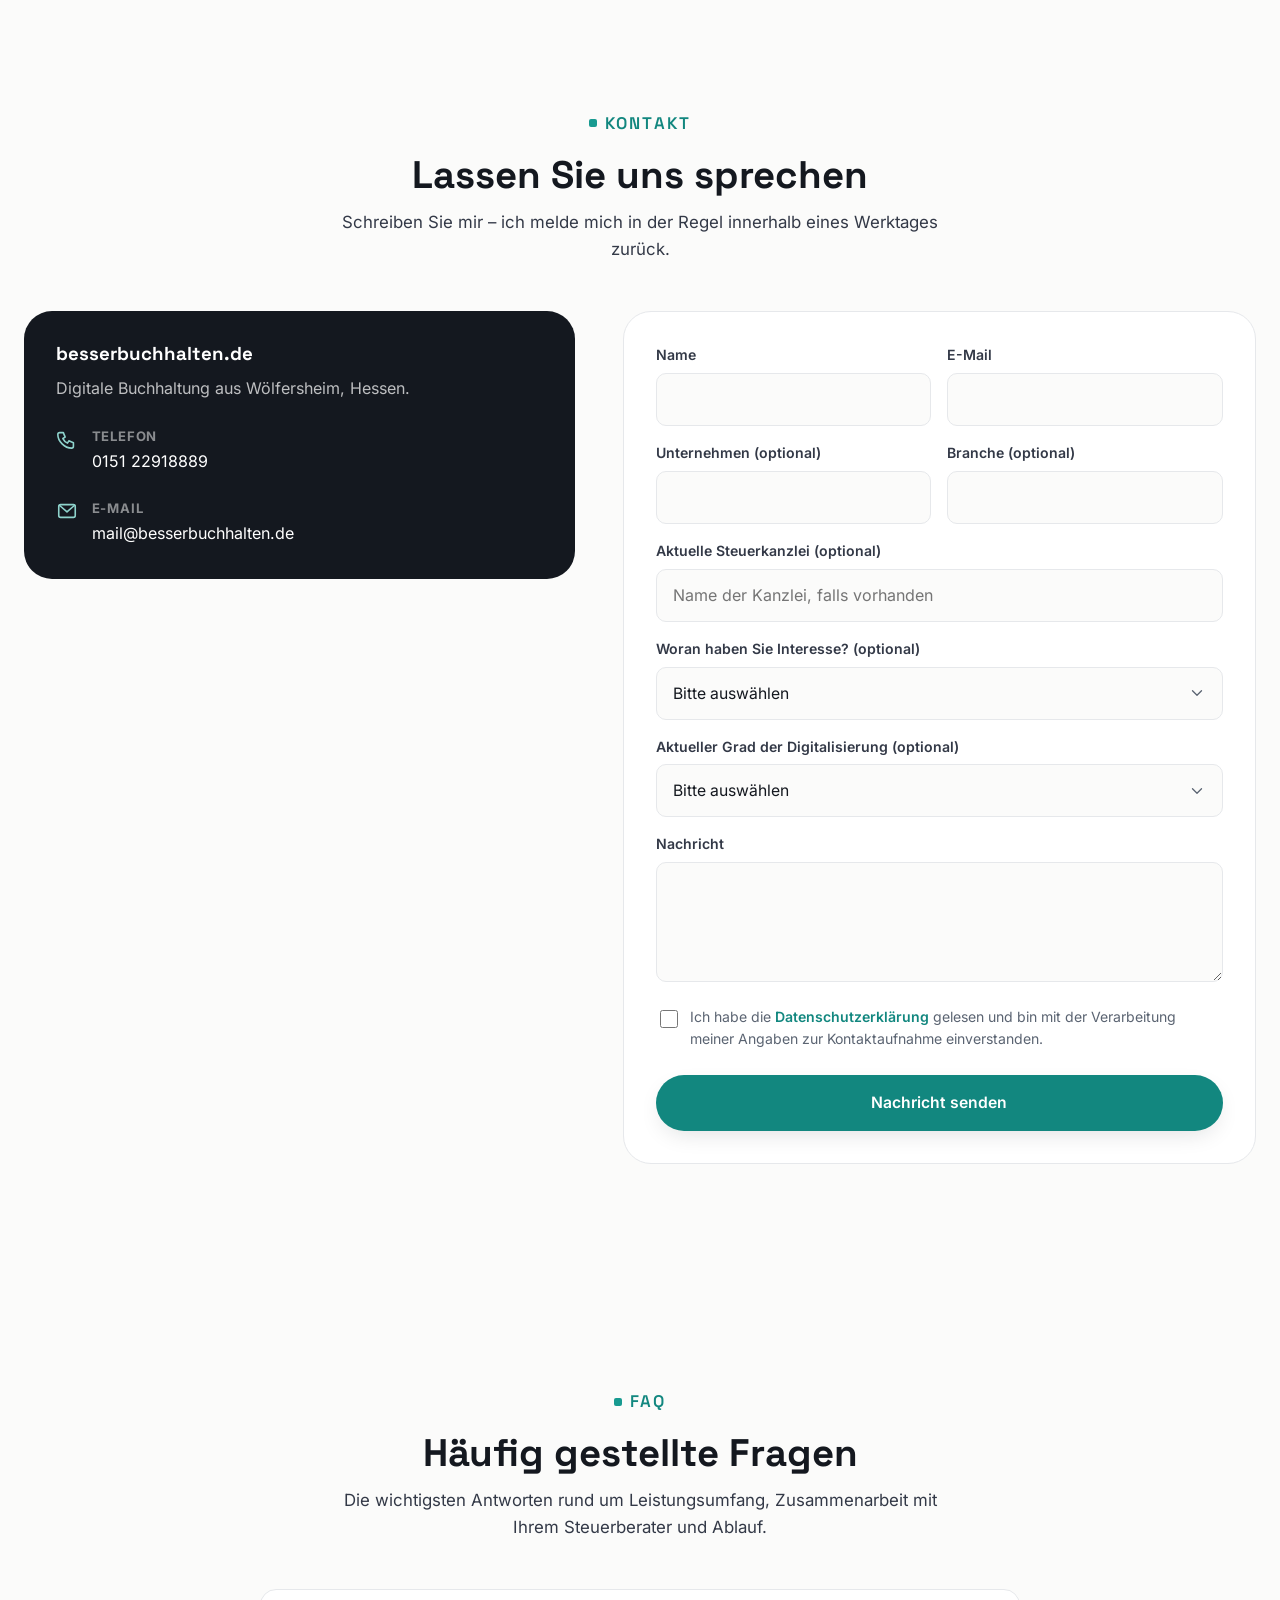
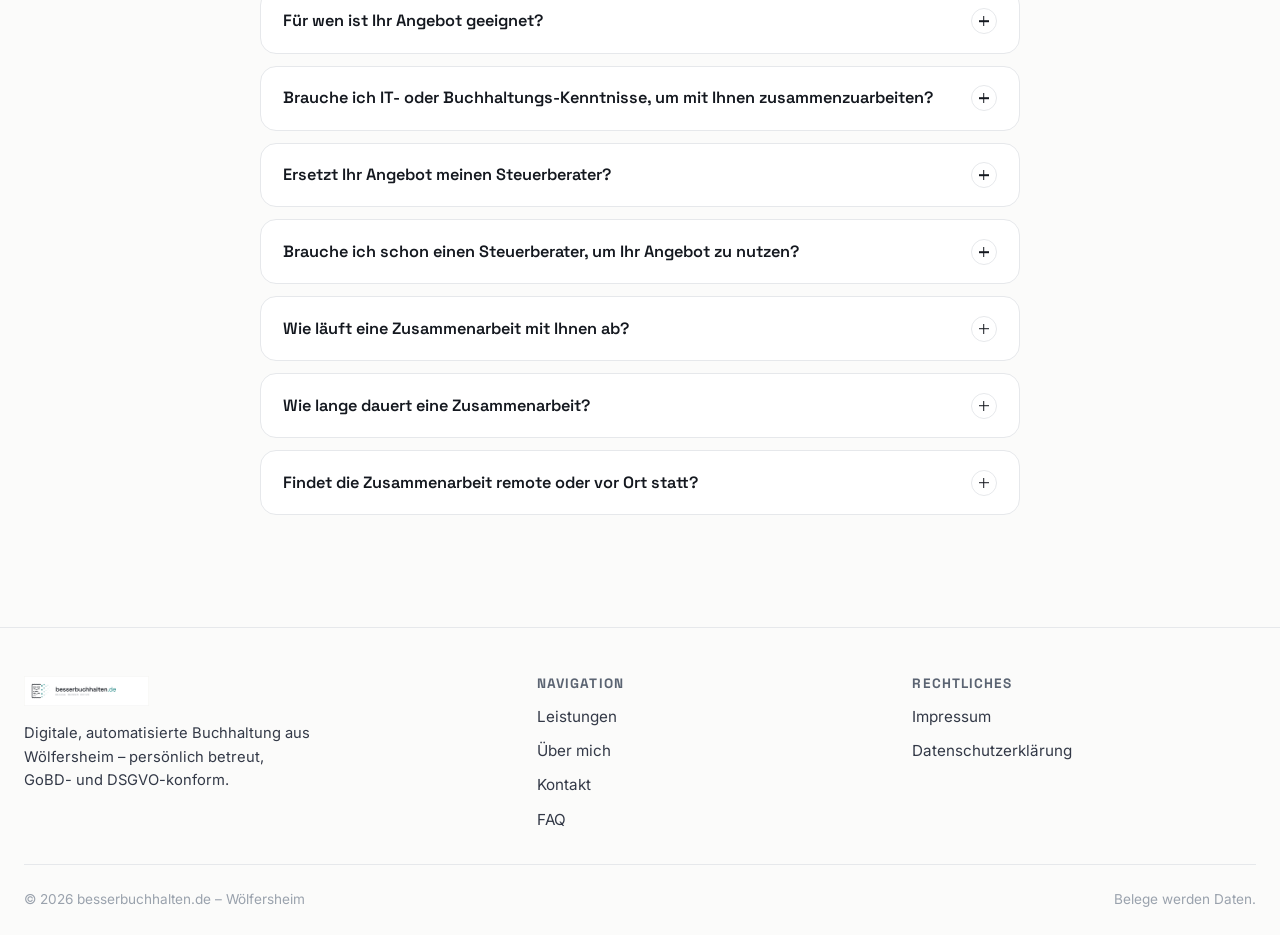
==== commit a31cdc65: "Remove the password gate ahead of the public deploy The site is content-final now, so drop the tempo" ====
--- a/index.html
+++ b/index.html
@@ -13,45 +13,6 @@
 <meta property="og:type" content="website">
 </head>
 <body>
-<div class="site-gate" id="siteGate">
-  <div class="site-gate-card">
-    <img src="assets/img/logo-quer.png" alt="besserbuchhalten.de" class="site-gate-logo">
-    <p class="site-gate-text">Diese Website befindet sich noch in der finalen Abstimmung.<br>Bitte Passwort eingeben, um fortzufahren.</p>
-    <form class="site-gate-form" id="siteGateForm" autocomplete="off">
-      <input type="password" id="siteGatePassword" class="site-gate-input" placeholder="Passwort" autocomplete="off" required>
-      <button type="submit" class="btn btn-accent btn-block">Weiter</button>
-    </form>
-    <p class="site-gate-error" id="siteGateError" hidden>Falsches Passwort. Bitte erneut versuchen.</p>
-  </div>
-</div>
-<script>
-(function () {
-  var GATE_KEY = "bb_site_unlocked";
-  var GATE_PASSWORD = "DieseWebsiteistnochnichtfinal!";
-  var gate = document.getElementById("siteGate");
-
-  if (localStorage.getItem(GATE_KEY) === "true") {
-    gate.remove();
-    return;
-  }
-
-  var form = document.getElementById("siteGateForm");
-  var input = document.getElementById("siteGatePassword");
-  var error = document.getElementById("siteGateError");
-
-  form.addEventListener("submit", function (e) {
-    e.preventDefault();
-    if (input.value === GATE_PASSWORD) {
-      localStorage.setItem(GATE_KEY, "true");
-      gate.remove();
-    } else {
-      error.hidden = false;
-      input.value = "";
-      input.focus();
-    }
-  });
-})();
-</script>
 
 <a class="skip-link" href="#main">Zum Inhalt springen</a>
 
@@ -62,7 +23,15 @@
 
   <nav class="nav-pill header-chrome" aria-label="Hauptnavigation">
     <ul class="nav-links" id="navLinks">
-      <li><a href="#leistungen">Leistungen</a></li>
+      <li class="nav-item-dropdown">
+        <a href="#leistungen" aria-haspopup="true" aria-expanded="false">Leistungen</a>
+        <ul class="nav-dropdown">
+          <li><a href="leistungen-beispiele.html#digitalisierung">Digitalisierung</a></li>
+          <li><a href="leistungen-beispiele.html#automatisierung">Automatisierung</a></li>
+          <li><a href="leistungen-beispiele.html#ki">Künstliche Intelligenz</a></li>
+          <li><a href="leistungen-beispiele.html#schnittstellen">Schnittstellen</a></li>
+        </ul>
+      </li>
       <li><a href="#ueber-mich">Über mich</a></li>
       <li><a href="#kontakt">Kontakt</a></li>
       <li><a href="#faq">FAQ</a></li>
--- a/css/style.css
+++ b/css/style.css
@@ -106,6 +106,16 @@
   left: 0;
 }
 
+.sr-only {
+  position: absolute;
+  width: 1px; height: 1px;
+  padding: 0; margin: -1px;
+  overflow: hidden;
+  clip: rect(0, 0, 0, 0);
+  white-space: nowrap;
+  border: 0;
+}
+
 .container {
   width: 100%;
   max-width: 1320px;
@@ -186,53 +196,6 @@
 .btn-block { width: 100%; }
 .btn-sm { padding: 0.55rem 1.2rem; min-height: 38px; font-size: 0.9rem; }
 
-/* ============ Site password gate ============ */
-body:has(.site-gate) { overflow: hidden; }
-.site-gate {
-  position: fixed;
-  inset: 0;
-  z-index: 9999;
-  display: flex;
-  align-items: center;
-  justify-content: center;
-  padding: var(--space-4);
-  background: var(--ink-900);
-}
-.site-gate-card {
-  width: 100%;
-  max-width: 380px;
-  background: var(--surface);
-  border-radius: var(--radius-lg);
-  box-shadow: var(--shadow-lg);
-  padding: var(--space-6) var(--space-5);
-  text-align: center;
-}
-.site-gate-logo { height: 32px; width: auto; margin-bottom: var(--space-4); }
-.site-gate-text {
-  color: var(--ink-500);
-  font-size: 0.95rem;
-  line-height: 1.5;
-  margin-bottom: var(--space-4);
-}
-.site-gate-form { display: flex; flex-direction: column; gap: var(--space-3); }
-.site-gate-input {
-  width: 100%;
-  padding: 0.8rem 1rem;
-  border-radius: 10px;
-  border: 1.5px solid var(--border);
-  background: var(--bg);
-  color: var(--ink-900);
-  min-height: 44px;
-  text-align: center;
-  transition: border-color var(--dur-fast) var(--ease-out), box-shadow var(--dur-fast) var(--ease-out);
-}
-.site-gate-input:focus {
-  outline: none;
-  border-color: var(--teal-600);
-  box-shadow: 0 0 0 4px var(--teal-100);
-}
-.site-gate-error { color: #b3261e; font-size: 0.9rem; margin-top: var(--space-3); }
-
 /* ============ Header / scroll chrome ============ */
 /* The header is no longer a full-width bar: the logo and the nav pill are
    independent freestanding elements floating over the page. */
@@ -283,6 +246,45 @@
   transition: color var(--dur-fast) var(--ease-out), background var(--dur-fast) var(--ease-out);
 }
 .nav-links a:hover { color: var(--ink-900); background: var(--teal-50); }
+
+/* "Leistungen" hover dropdown: jumps straight to a specific service on the
+   examples subpage instead of just scrolling to the wheel section. */
+.nav-item-dropdown { position: relative; }
+.nav-dropdown {
+  position: absolute;
+  top: calc(100% + 10px);
+  left: 50%;
+  transform: translateX(-50%) translateY(-6px);
+  display: flex;
+  flex-direction: column;
+  gap: 2px;
+  min-width: 220px;
+  background: var(--surface);
+  border: 1px solid var(--border);
+  border-radius: var(--radius-md);
+  padding: 6px;
+  box-shadow: var(--shadow-md);
+  opacity: 0;
+  visibility: hidden;
+  transition: opacity var(--dur-fast) var(--ease-out), transform var(--dur-fast) var(--ease-out), visibility var(--dur-fast) var(--ease-out);
+}
+.nav-item-dropdown:hover .nav-dropdown,
+.nav-item-dropdown:focus-within .nav-dropdown {
+  opacity: 1;
+  visibility: visible;
+  transform: translateX(-50%) translateY(0);
+}
+.nav-dropdown a {
+  display: block;
+  padding: 0.55rem 0.9rem;
+  border-radius: var(--radius-sm);
+  font-size: 0.9rem;
+  font-weight: 500;
+  color: var(--ink-700);
+  white-space: nowrap;
+}
+.nav-dropdown a:hover,
+.nav-dropdown a:focus-visible { color: var(--ink-900); background: var(--teal-50); }
 
 /* Small bar under whichever nav item matches the section currently in view */
 .nav-indicator {
@@ -856,8 +858,104 @@
   transition: grid-template-rows var(--dur-med) var(--ease-out);
 }
 .faq-item.is-open .faq-answer { grid-template-rows: 1fr; }
+/* overflow:hidden lets this grid item collapse to 0 height when closed —
+   but only if the padding lives on its children, not on this element
+   itself: padding set directly here is unconditional box space and
+   would stay visible even while the row is animated to 0fr. */
 .faq-answer-inner { overflow: hidden; }
-.faq-answer p { padding: 0 1.4rem 1.3rem; margin: 0; font-size: 0.97rem; }
+.faq-answer-inner > * { padding-inline: 1.4rem; }
+.faq-answer-inner > *:last-child { padding-bottom: 1.3rem; }
+.faq-answer-inner p { margin: 0 0 0.9rem; font-size: 0.97rem; }
+.faq-answer-inner p:last-child { margin-bottom: 0; }
+/* Margin (not just the following paragraph's own spacing) so every
+   subheading keeps a bit of breathing room both above and below, even
+   as the very first block inside the accordion (overflow:hidden on
+   .faq-answer-inner stops that top margin from collapsing away). */
+.faq-answer-inner h4 { margin: 1.2rem 0 0.4rem; font-size: 1rem; color: var(--teal-700); }
+.faq-answer-inner ul { list-style: disc; padding-left: 2.7rem; margin: 0 0 0.9rem; font-size: 0.97rem; }
+.faq-answer-inner ul:last-child { margin-bottom: 0; }
+.faq-answer-inner li { margin-bottom: 0.4rem; }
+
+/* Illustrative graphic, as wide as the text it sits under, with a
+   click-to-enlarge affordance opening the same image in .lightbox. */
+.faq-media-figure { margin: 1.1rem 0; }
+.faq-media-zoom {
+  display: block;
+  position: relative;
+  width: 100%;
+  padding: 0;
+  border: none;
+  background: none;
+  cursor: zoom-in;
+}
+.faq-media-zoom img {
+  display: block;
+  width: 100%;
+  height: auto;
+  border-radius: var(--radius-md);
+  border: 1px solid var(--border);
+  box-shadow: var(--shadow-sm);
+  transition: box-shadow var(--dur-fast) var(--ease-out);
+}
+.faq-media-zoom:hover img,
+.faq-media-zoom:focus-visible img { box-shadow: var(--shadow-md); }
+.faq-media-zoom-icon {
+  position: absolute;
+  right: 10px;
+  bottom: 10px;
+  width: 34px;
+  height: 34px;
+  display: flex;
+  align-items: center;
+  justify-content: center;
+  border-radius: 50%;
+  background: var(--surface);
+  border: 1px solid var(--border);
+  box-shadow: var(--shadow-sm);
+  color: var(--ink-700);
+}
+.faq-media-zoom-icon svg { width: 16px; height: 16px; }
+
+/* Full-screen click-to-enlarge overlay for inline graphics. */
+.lightbox {
+  position: fixed;
+  inset: 0;
+  z-index: 2000;
+  display: flex;
+  align-items: center;
+  justify-content: center;
+  padding: var(--space-5);
+}
+.lightbox[hidden] { display: none; }
+.lightbox-backdrop {
+  position: absolute;
+  inset: 0;
+  background: rgba(20, 24, 31, 0.75);
+}
+.lightbox-img {
+  position: relative;
+  max-width: min(92vw, 960px);
+  max-height: 88vh;
+  width: auto;
+  height: auto;
+  border-radius: var(--radius-md);
+  box-shadow: var(--shadow-lg);
+}
+.lightbox-close {
+  position: absolute;
+  top: var(--space-4);
+  right: max(var(--space-4), calc(50% - 480px));
+  width: 44px;
+  height: 44px;
+  display: flex;
+  align-items: center;
+  justify-content: center;
+  border-radius: 999px;
+  border: 1px solid rgba(255, 255, 255, 0.3);
+  background: rgba(20, 24, 31, 0.5);
+  color: #fff;
+}
+.lightbox-close svg { width: 20px; height: 20px; }
 
 /* ============ Contact ============ */
 .contact-grid {
@@ -1083,42 +1181,101 @@
 .back-link { display: flex; width: fit-content; align-items: center; gap: 0.4rem; margin-bottom: var(--space-4); color: var(--ink-500); font-weight: 600; }
 .back-link svg { width: 18px; height: 18px; }
 
-/* ============ Leistungen-Beispiele: persistent tab selector ============ */
-.examples-tabbar {
-  position: sticky;
-  top: 0;
-  z-index: 50;
+/* ============ Leistungen-Beispiele: fixed top bar with pill tab selector ============ */
+.examples-topbar {
+  position: fixed;
+  top: 0; left: 0; right: 0;
+  z-index: 500;
   background: var(--bg);
+}
+/* Three-column grid (1fr / auto / 1fr) so the tab pill sits truly
+   centered on the row regardless of the back-link's width, instead of
+   just centered in the leftover space next to it. */
+.examples-topbar-row {
+  display: grid;
+  grid-template-columns: 1fr auto 1fr;
+  align-items: center;
+  gap: var(--space-3);
+  padding-block: 0.7rem;
   border-bottom: 1px solid var(--border);
-  padding-block: var(--space-3);
-  margin-bottom: var(--space-6);
-}
+}
+.examples-topbar-row .back-link { grid-column: 1; justify-self: start; margin-bottom: 0; }
+.examples-topbar-row .examples-tabs { grid-column: 2; justify-self: center; }
+/* Same rounded-pill language as the main site's nav — a single selected
+   segment highlighted solid, the rest transparent within the pill. */
 .examples-tabs {
   display: flex;
-  gap: 0.6rem;
+  gap: 2px;
+  background: var(--teal-50);
+  border: 1px solid var(--border);
+  border-radius: 999px;
+  padding: 4px;
+  max-width: 100%;
   overflow-x: auto;
   scrollbar-width: none;
 }
 .examples-tabs::-webkit-scrollbar { display: none; }
 .examples-tab {
   flex: 0 0 auto;
-  display: inline-flex;
-  align-items: center;
-  gap: 0.5rem;
-  padding: 0.6rem 1.1rem;
+  padding: 0.5rem 1.1rem;
   border-radius: 999px;
-  border: 1.5px solid var(--border);
-  background: var(--surface);
+  border: none;
+  background: transparent;
   color: var(--ink-700);
-  font-weight: 600;
-  font-size: 0.92rem;
+  font-weight: 500;
+  font-size: 0.88rem;
   white-space: nowrap;
-  transition: background var(--dur-fast) var(--ease-out), color var(--dur-fast) var(--ease-out), border-color var(--dur-fast) var(--ease-out);
-}
-.examples-tab svg { width: 18px; height: 18px; flex-shrink: 0; }
-.examples-tab:hover { border-color: var(--teal-300); color: var(--teal-700); }
-.examples-tab.is-active { background: var(--teal-700); border-color: var(--teal-700); color: #fff; }
-.examples-panel h2 { margin-top: 0; }
-@media (max-width: 560px) {
-  .examples-tab { font-size: 0.85rem; padding: 0.55rem 0.9rem; }
-}
+  cursor: pointer;
+  transition: background var(--dur-fast) var(--ease-out), color var(--dur-fast) var(--ease-out);
+}
+.examples-tab:hover { color: var(--ink-900); background: rgba(255, 255, 255, 0.6); }
+.examples-tab.is-active { background: var(--teal-700); color: #fff; }
+
+.examples-page { padding-top: 150px; }
+/* No card/frame — plain text on the page background, styled like the
+   Einleitung lead text (centered, larger, ink-700). */
+.examples-panel {
+  max-width: 640px;
+  margin-inline: auto;
+  margin-top: var(--space-5);
+  margin-bottom: var(--space-6);
+  text-align: center;
+}
+.examples-panel h2 { margin-top: 0; font-size: 1.8rem; }
+.examples-panel > p {
+  font-size: 1.15rem;
+  color: var(--ink-700);
+  max-width: 46ch;
+  margin-inline: auto;
+}
+.examples-panel ul {
+  text-align: left;
+  max-width: 46ch;
+  margin-inline: auto;
+  list-style: disc;
+  padding-left: 1.3rem;
+  color: var(--ink-700);
+  font-size: 1.05rem;
+}
+.examples-panel li { margin-bottom: 0.4rem; }
+.examples-panel .faq-list { max-width: none; text-align: left; margin-top: var(--space-5); }
+.examples-panel .faq-list + p { margin-top: var(--space-5); }
+
+.examples-contact-note {
+  margin-top: var(--space-5);
+  padding: var(--space-2) var(--space-3);
+  background: var(--teal-50);
+  border-radius: var(--radius-sm);
+  text-align: center;
+  font-size: 0.88rem;
+  color: var(--ink-700);
+}
+.examples-contact-note p { margin: 0; }
+.examples-contact-note a { color: var(--teal-700); font-weight: 600; }
+
+@media (max-width: 640px) {
+  .examples-topbar-row { grid-template-columns: 1fr; justify-items: center; gap: 0.6rem; }
+  .examples-topbar-row .back-link,
+  .examples-topbar-row .examples-tabs { grid-column: 1; justify-self: center; }
+  .examples-tab { font-size: 0.82rem; padding: 0.5rem 0.85rem; }
+}
